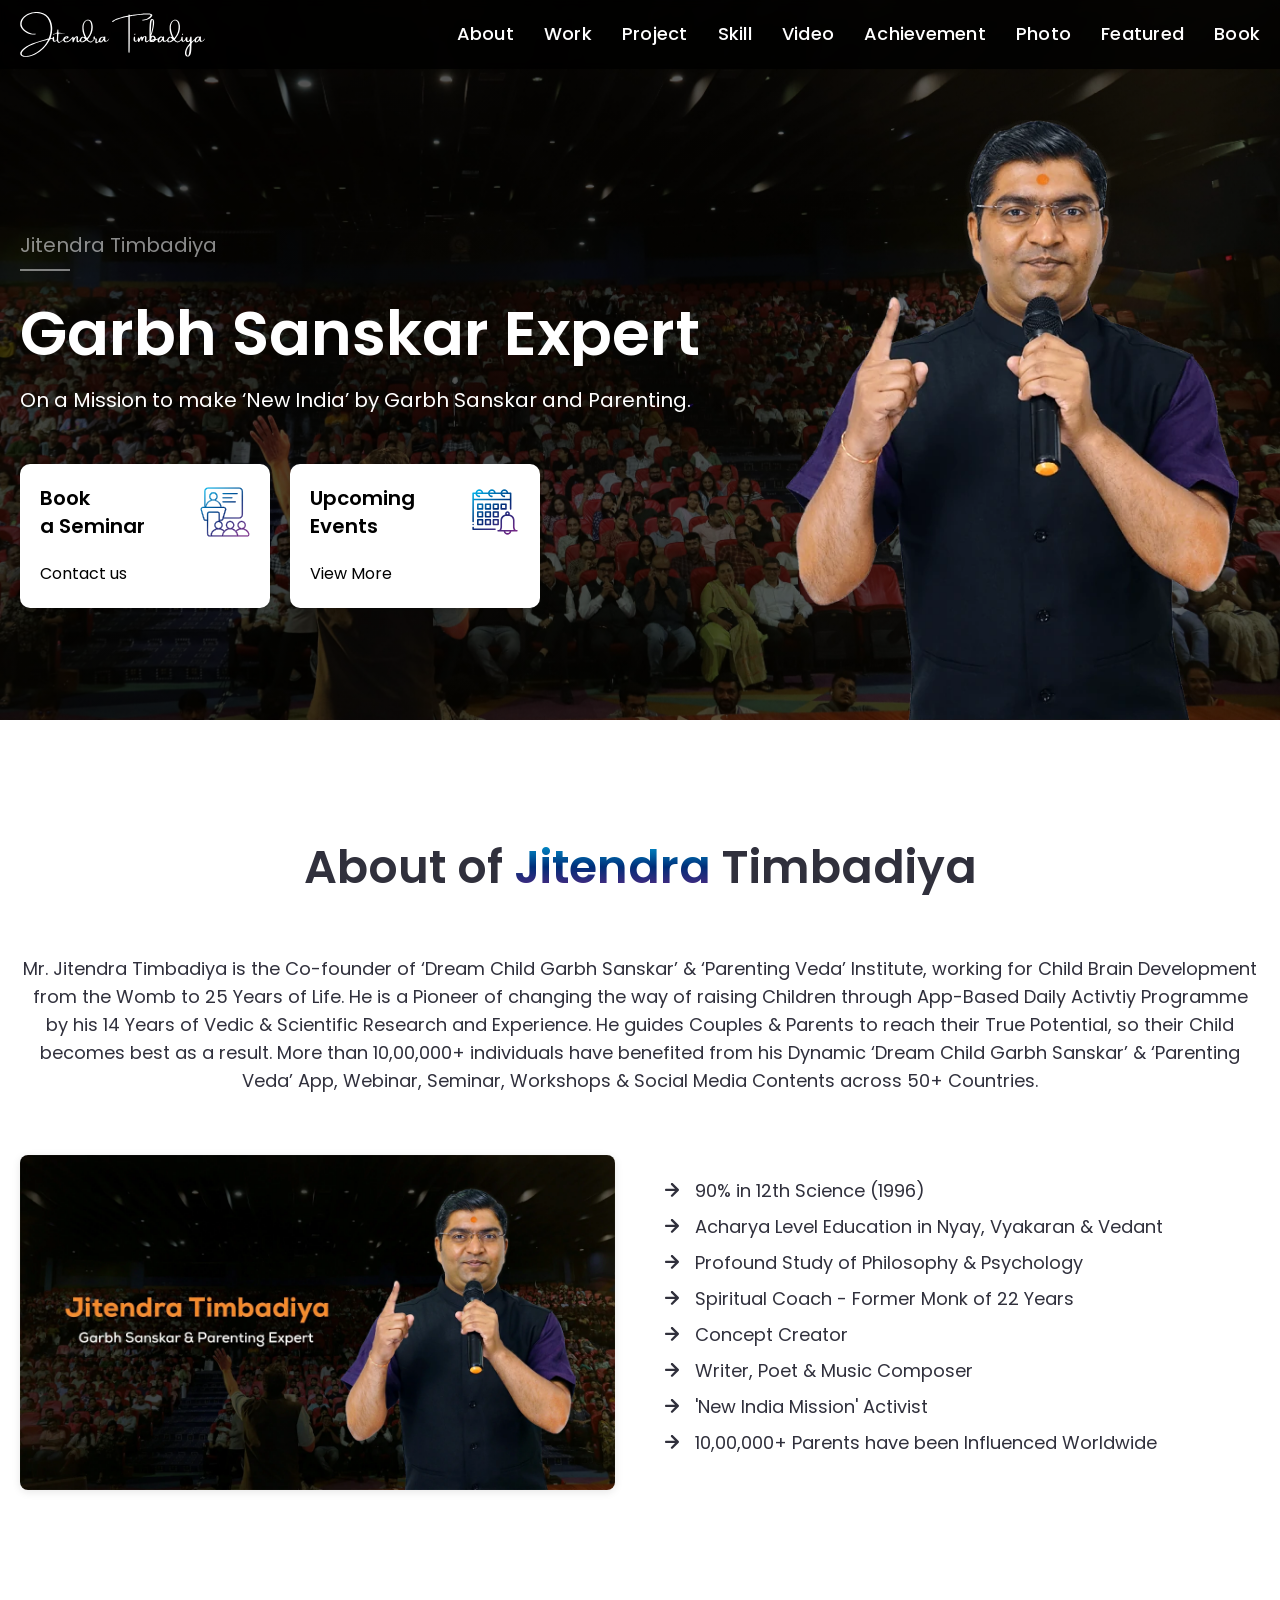
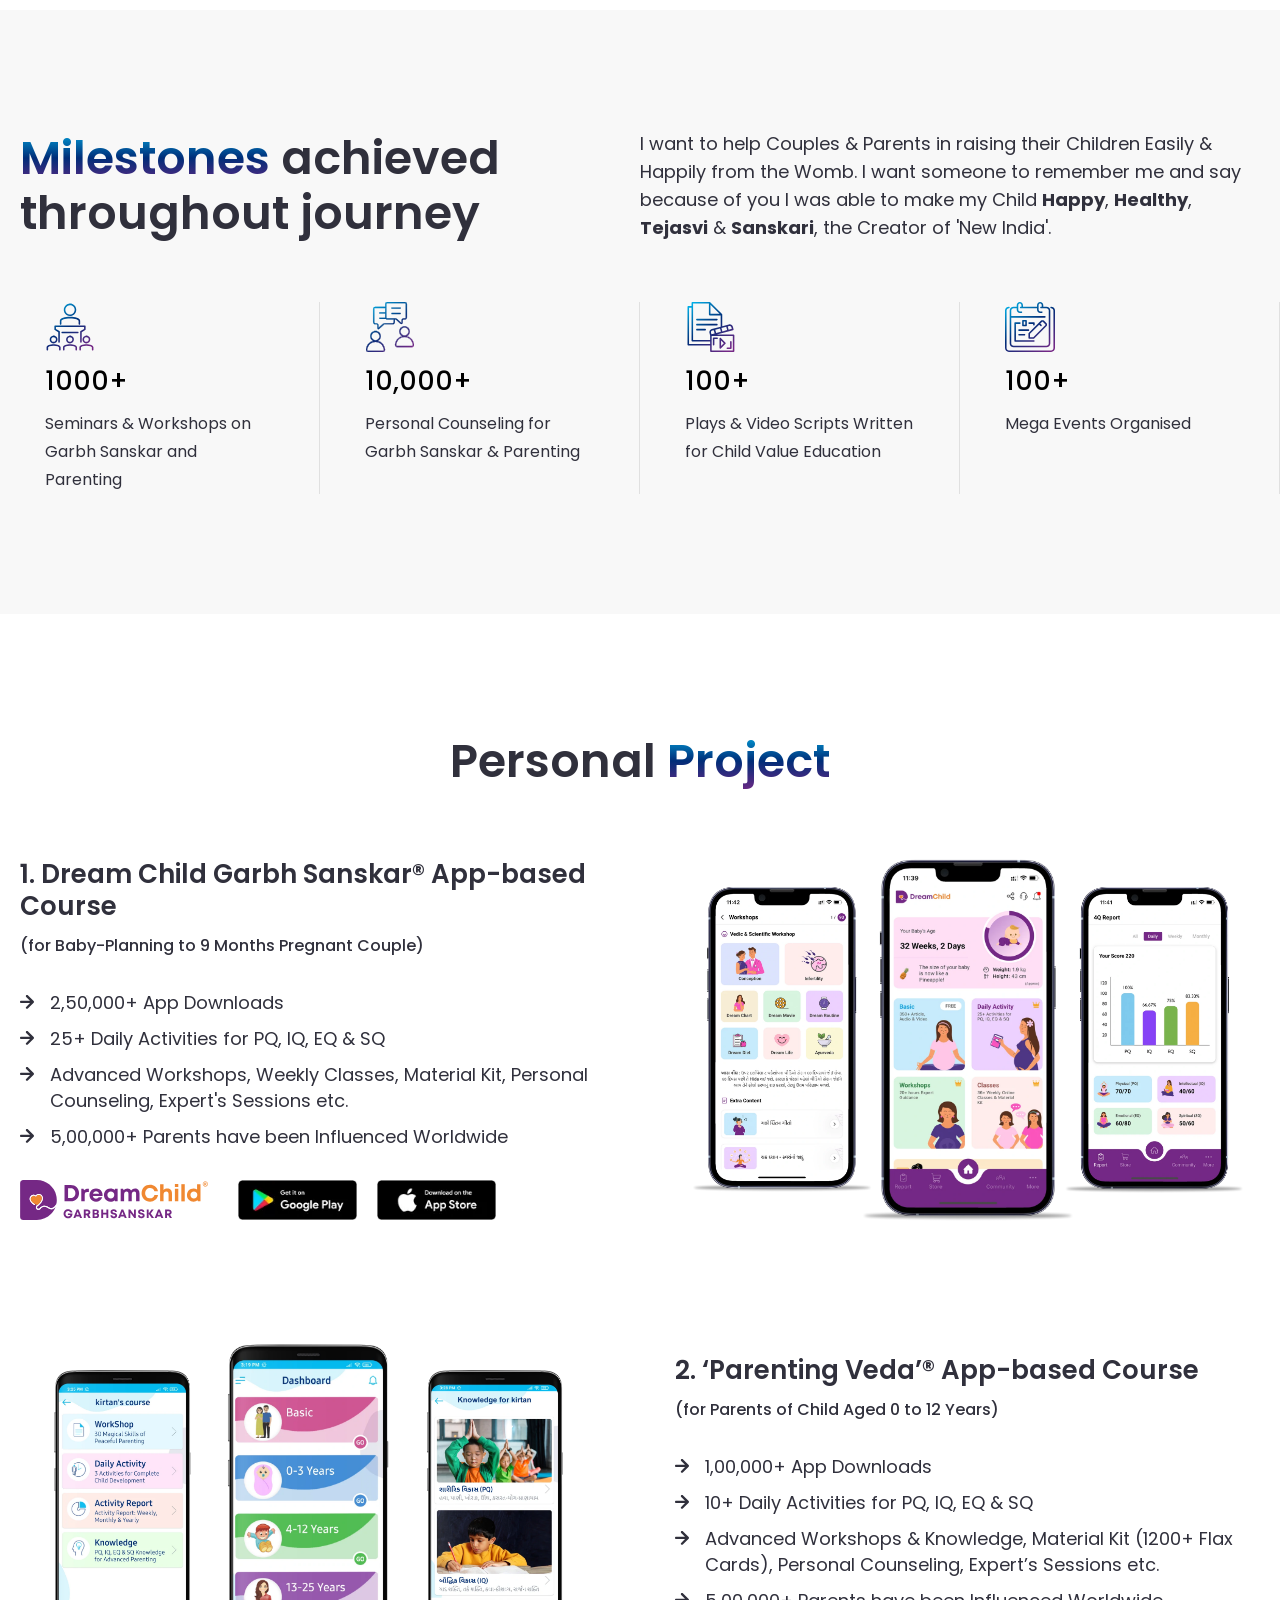
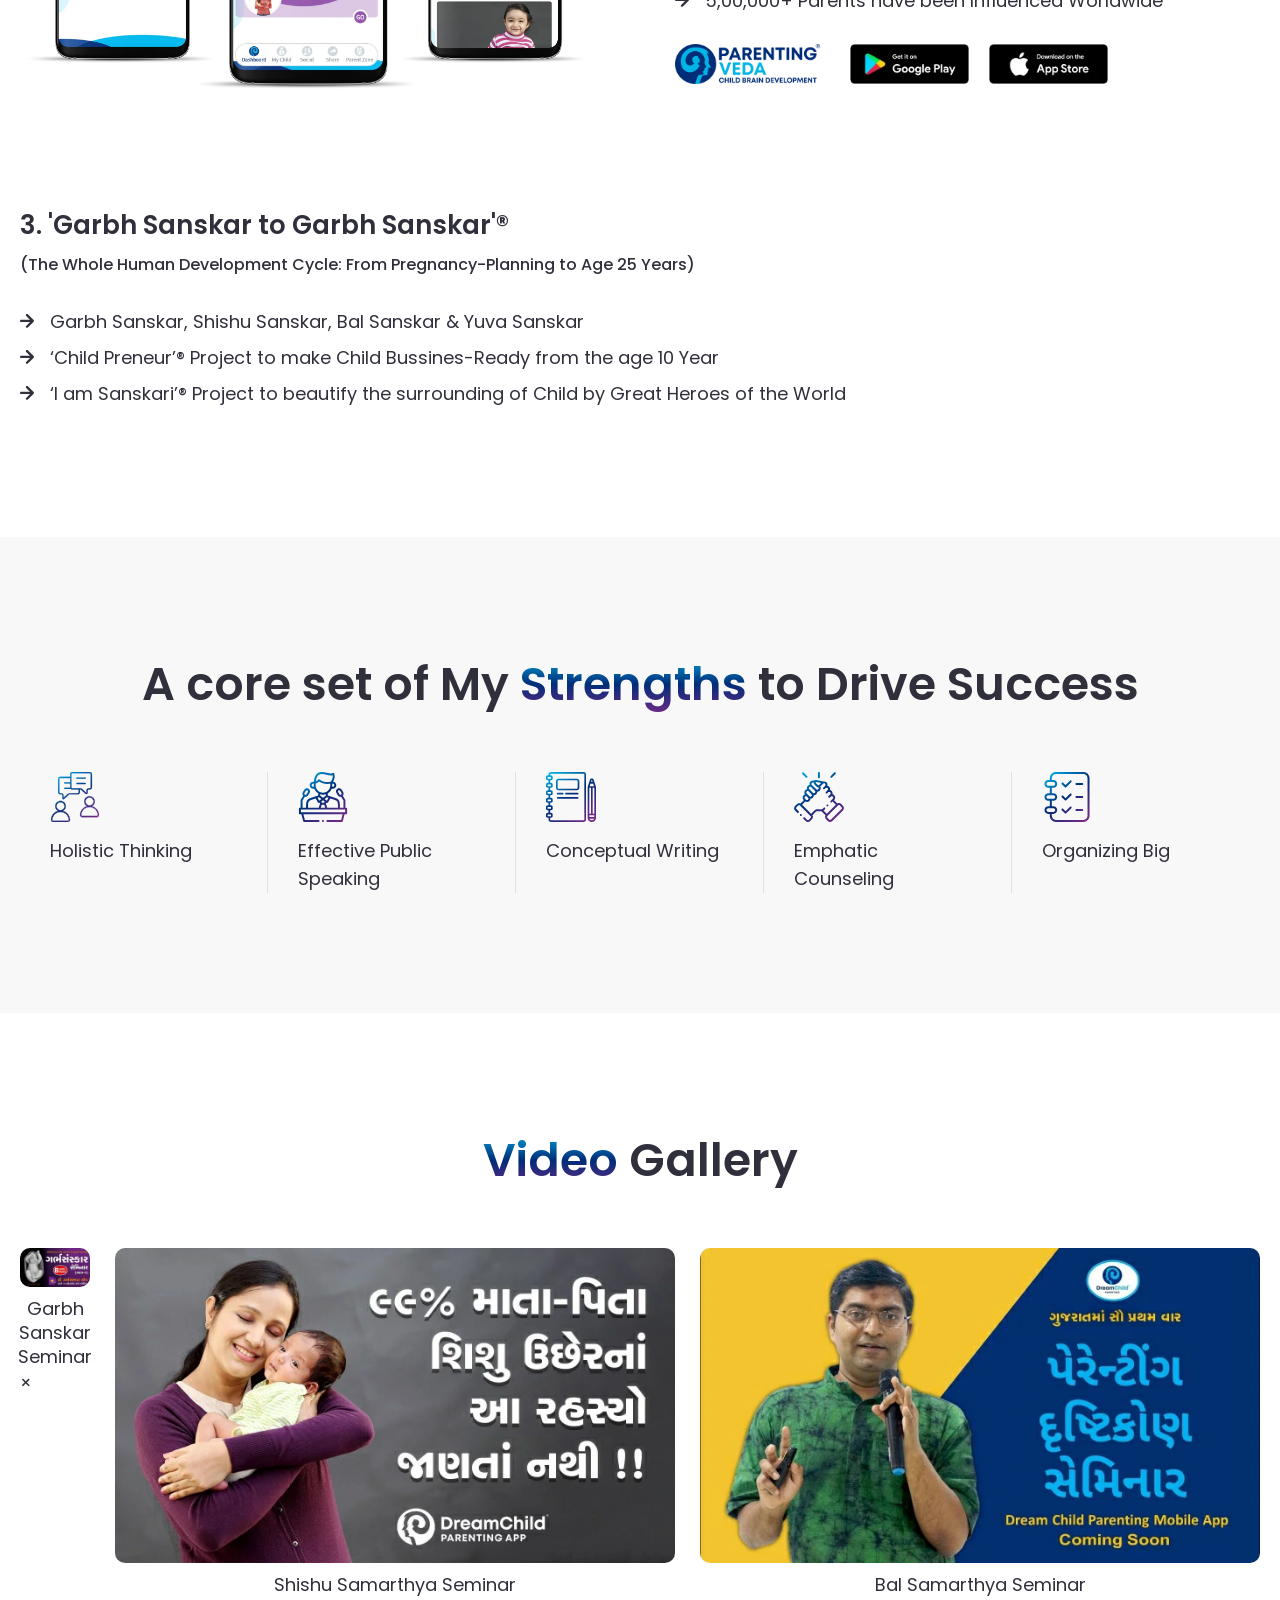
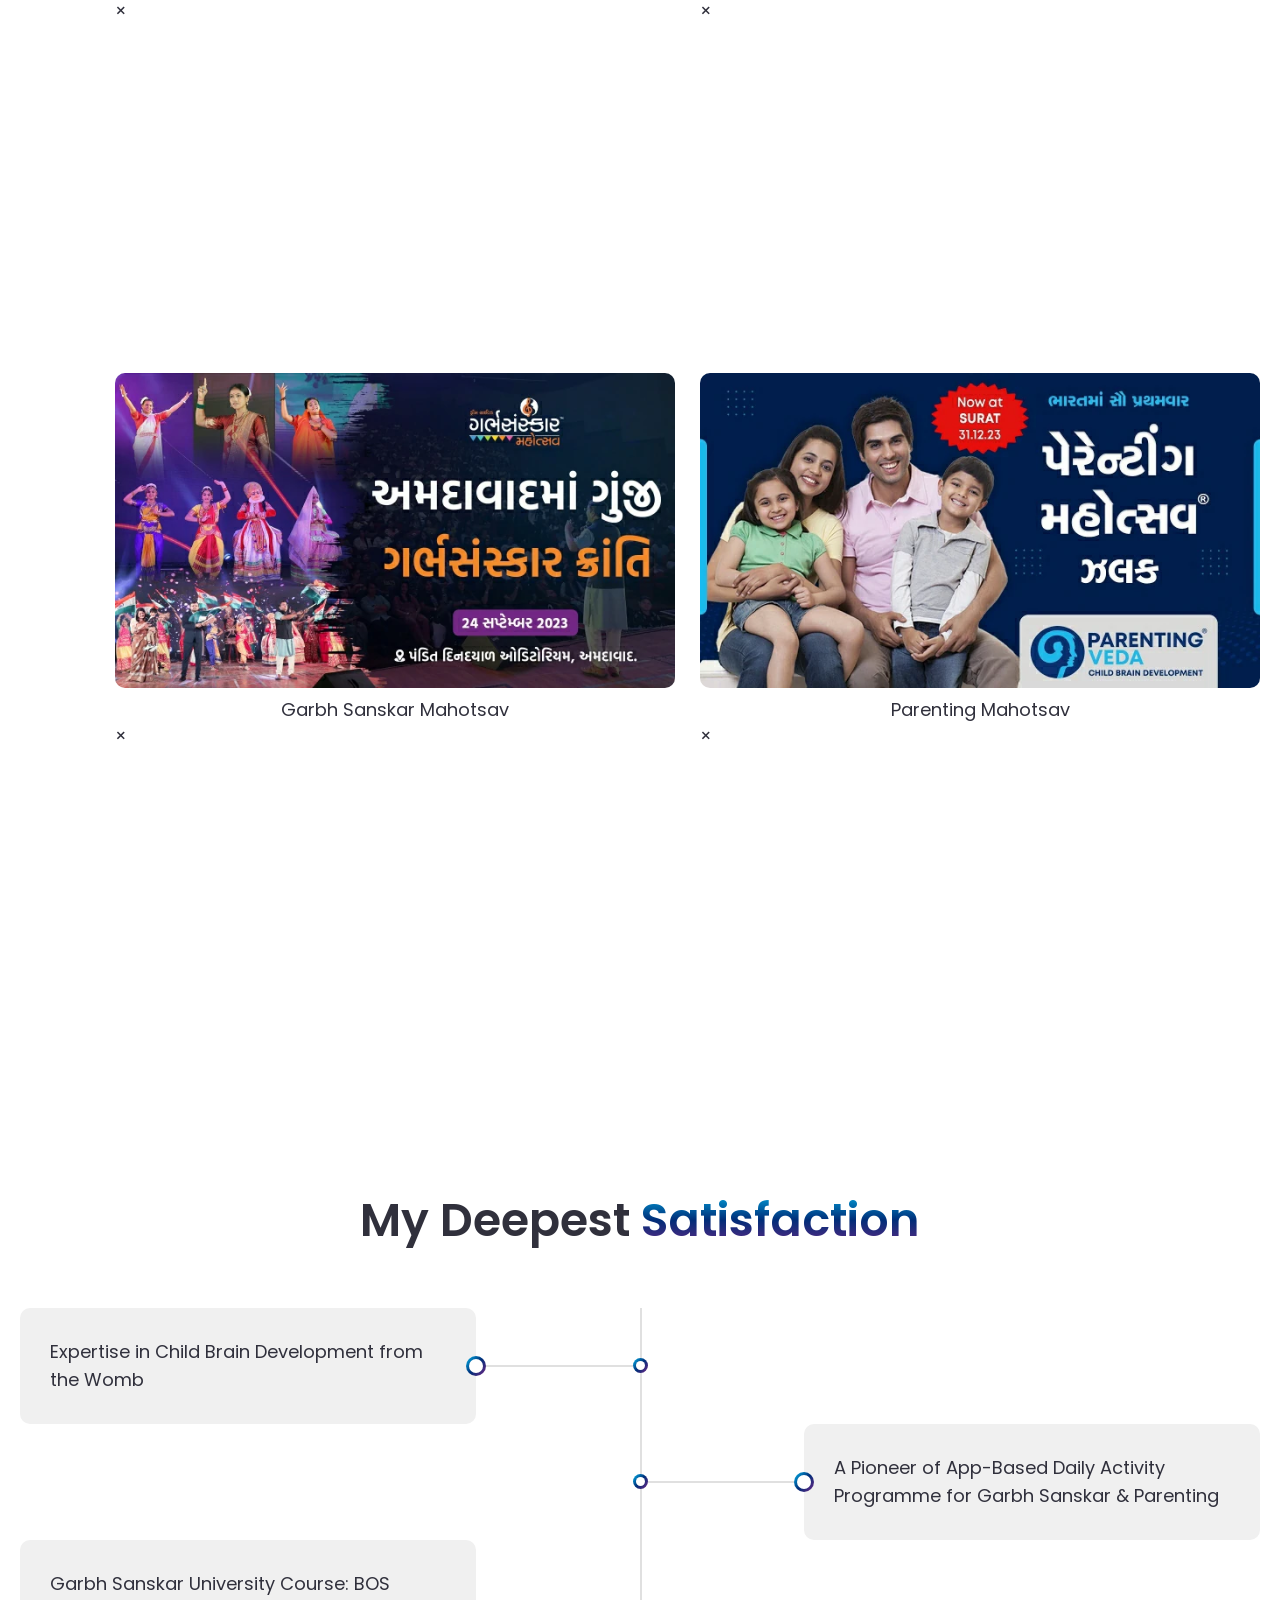
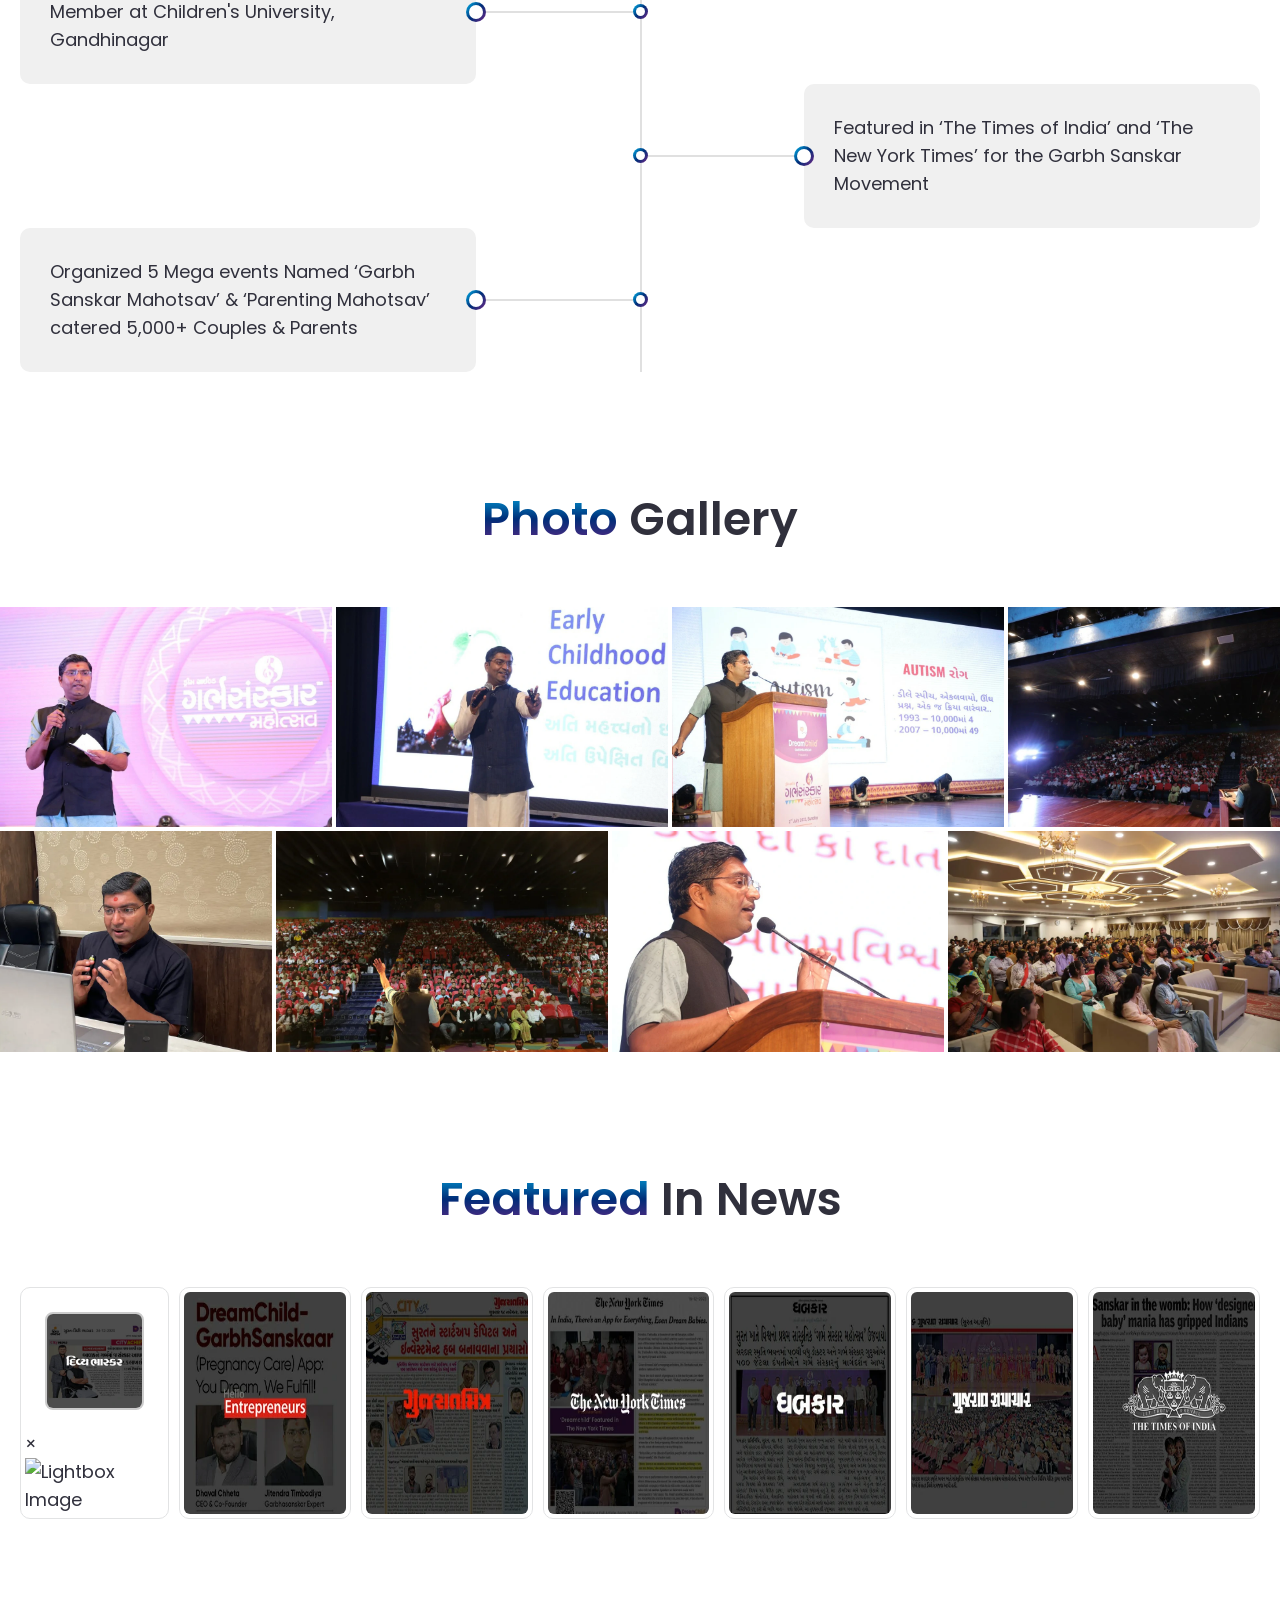
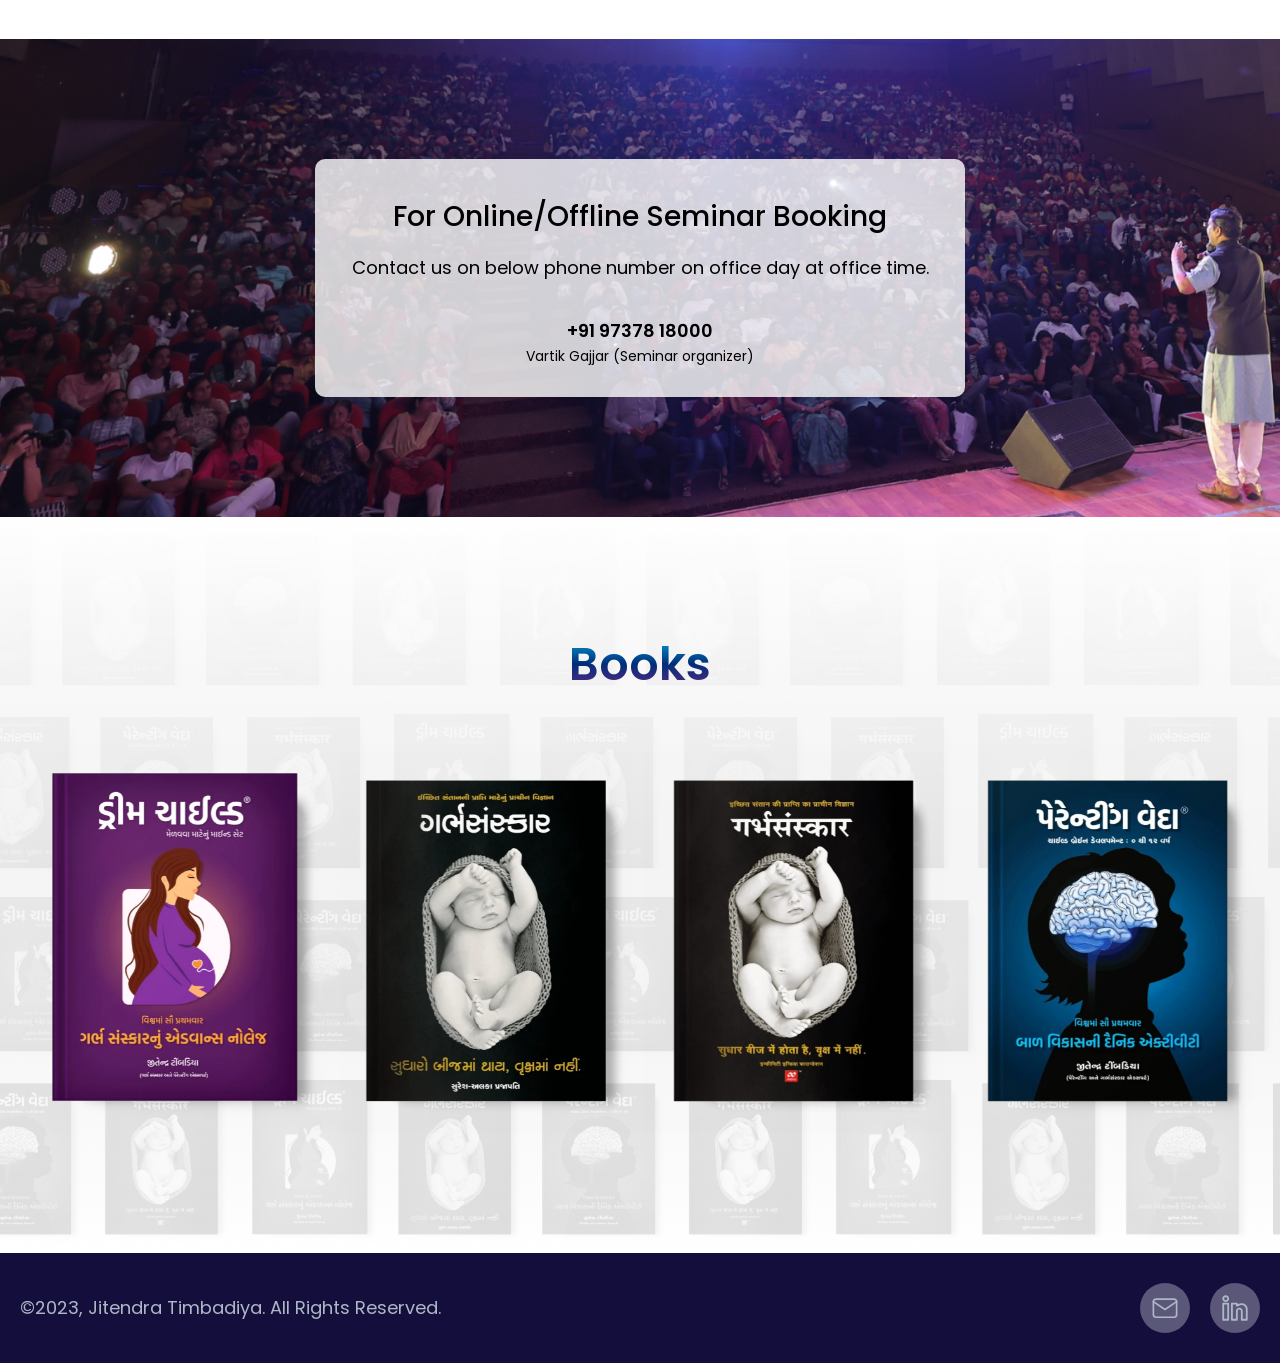
==== home.html @ 8bb4d574 "Init" ====
<!DOCTYPE html>
<html lang="en">
  <head>
    <meta charset="utf-8" />
    <title>Jitendra Timbadiya</title>
    <meta name="viewport" content="width=device-width, initial-scale=1.0" />
    <link rel="stylesheet" href="style.css" />
    <link rel="stylesheet" href="responsivestyle.css" />
    <link rel="preconnect" href="https://fonts.googleapis.com" />
    <link rel="preconnect" href="https://fonts.gstatic.com" crossorigin />
    <link
      href="https://fonts.googleapis.com/css2?family=Poppins:wght@400;500;600;700;800&display=swap"
      rel="stylesheet"
    />
    <link
      href="https://unpkg.com/boxicons@2.0.9/css/boxicons.min.css"
      rel="stylesheet"
    />
  </head>

  <body>
    <div class="navbar">
      <div class="container">
        <nav>
          <a href="/" aria-current="page" class="logo" aria-label="home">
            <img
              src="/img/JT-logo.svg"
              loading="lazy"
              alt="Logo"
              class="logo-image"
            />
          </a>
          <ul id="menuList">
            <li><a href="#About">About</a></li>
            <li><a href="#work">Work</a></li>
            <li><a href="#Project">Project</a></li>
            <li><a href="#Skill">Skill</a></li>
            <li><a href="#video">Video</a></li>
            <li><a href="#Achievement">Achievement</a></li>
            <li><a href="#photo">Photo</a></li>
            <li><a href="#Featured">Featured</a></li>
            <li><a href="#Book">Book</a></li>
          </ul>
          <div class="menu-icon">
            <img
              src="img/menu-icon.svg"
              alt="menu-icon"
              onclick="toggleMenu()"
            />
          </div>
        </nav>
      </div>
    </div>

    <script>
      let menuList = document.getElementById("menuList");
      menuList.style.maxHeight = "0px";

      function toggleMenu() {
        if (menuList.style.maxHeight == "0px") {
          menuList.style.maxHeight = "700px";
        } else {
          menuList.style.maxHeight = "0px";
        }
      }
    </script>

    <section class="header-section">
      <div class="hero-section-overlap"></div>
      <div class="container">
        <div class="hero-wrapper">
          <div class="hero-title-wrapper">
            <div class="title-wrapper">
              <h1>Jitendra Timbadiya</h1>
              <div></div>
            </div>
            <div class="text-tricker-mask">
              <div class="text-triker-wrapper">
                <div class="header-title">Garbh Sanskar Expert</div>
                <div class="header-title">Parenting Expert</div>
                <div class="header-title">Master Trainer</div>
                <div class="header-title">Spiritual Coach</div>
                <div class="header-title">Concept Creator</div>
                <div class="header-title">Writer and Poet</div>
                <div class="header-title">Music Composer</div>
              </div>
            </div>
            <p class="header-pera">
              On a Mission to make ‘New India’ by Garbh Sanskar and Parenting.
            </p>
            <div class="cta-wrapper desktop">
              <a href="#Contact" class="cta-block">
                <div class="cta-header">
                  <div>Book <br />a Seminar</div>
                  <div class="skill-icon">
                    <img
                      src="img/seminar.svg"
                      loading="lazy"
                      alt="Seminar icon"
                    />
                  </div>
                </div>
                <div class="cta-bottom">
                  <p>Contact us</p>
                  <img
                    src="img/link.svg"
                    class="cta-arrow"
                    loading="lazy"
                    alt="Link icon"
                  />
                </div>
              </a>
              <a
                href="https://www.dreamchild.in/events"
                class="cta-block"
                target="_blank"
              >
                <div class="cta-header">
                  <p>Upcoming<br />Events</p>
                  <div class="skill-icon">
                    <img src="img/event.svg" loading="lazy" alt="Event Icon" />
                  </div>
                </div>
                <div class="cta-bottom">
                  <p>View More</p>
                  <img
                    src="img/link.svg"
                    class="cta-arrow"
                    loading="lazy"
                    alt="Link icon"
                  />
                </div>
              </a>
            </div>
          </div>
          <div class="hero-image-block">
            <img
              src="img/jt-img.webp"
              class="jt-sir-image"
              loading="lazy"
              sizes="(max-width: 479px) 94vw, (max-width: 767px) 71vw, (max-width: 991px) 43vw, 38vw"
              alt="Jitendra Timbadiya"
            />
          </div>
        </div>
      </div>
    </section>

    <section class="mobile-card">
      <div class="container">
        <div class="hero-card-block">
          <div class="cta-wrapper mobile">
            <a href="#Contact" class="cta-block">
              <div class="cta-header">
                <div>Book <br />a Seminar</div>
                <div class="skill-icon">
                  <img
                    src="img/seminar.svg"
                    loading="lazy"
                    alt="Seminar icon"
                  />
                </div>
              </div>
              <div class="cta-bottom">
                <p>Contact us</p>
                <img
                  src="img/link.svg"
                  class="cta-arrow"
                  loading="lazy"
                  alt="Link icon"
                />
              </div>
            </a>
            <a
              href="https://www.dreamchild.in/events"
              class="cta-block"
              target="_blank"
            >
              <div class="cta-header">
                <p>Upcoming<br />Events</p>
                <div class="skill-icon">
                  <img src="img/event.svg" loading="lazy" alt="Event Icon" />
                </div>
              </div>
              <div class="cta-bottom">
                <p>View More</p>
                <img
                  src="img/link.svg"
                  class="cta-arrow"
                  loading="lazy"
                  alt="Link icon"
                />
              </div>
            </a>
          </div>
        </div>
      </div>
    </section>

    <section id="About" scroll-margin-top="100px">
      <div class="container">
        <h2>About of <span class="linear-color">Jitendra</span> Timbadiya</h2>
        <div class="element-wrapper">
          <p class="center">
            Mr. Jitendra Timbadiya is the Co-founder of ‘Dream Child Garbh
            Sanskar’ & ‘Parenting Veda’ Institute, working for Child Brain
            Development from the Womb to 25 Years of Life. He is a Pioneer of
            changing the way of raising Children through App-Based Daily
            Activtiy Programme by his 14 Years of Vedic & Scientific Research
            and Experience. He guides Couples & Parents to reach their True
            Potential, so their Child becomes best as a result. More than
            10,00,000+ individuals have benefited from his Dynamic ‘Dream Child
            Garbh Sanskar’ & ‘Parenting Veda’ App, Webinar, Seminar, Workshops &
            Social Media Contents across 50+ Countries.
          </p>
        </div>
        <div class="element-wrapper">
          <div class="about-block">
            <div class="flex-block">
              <div class="lightbox-item">
                <a
                  href="#"
                  class="lightbox-trigger"
                  data-lightbox-type="video"
                  data-video-url="https://www.youtube.com/watch?v=AlvUuGJccKs&list=RDjH4_GTRUC14&index=15&ab_channel=TipsOfficial"
                >
                  <img src="img/jt-intro.webp" alt="Video 1 Thumbnail" />
                </a>
              </div>
            </div>
            <div class="flex-block">
              <ul role="list">
                <li class="list-item">90% in 12th Science (1996)</li>
                <li class="list-item">
                  Acharya Level Education in Nyay, Vyakaran & Vedant
                </li>
                <li class="list-item">
                  Profound Study of Philosophy & Psychology
                </li>
                <li class="list-item">
                  Spiritual Coach - Former Monk of 22 Years
                </li>
                <li class="list-item">Concept Creator</li>
                <li class="list-item">Writer, Poet & Music Composer</li>
                <li class="list-item">'New India Mission' Activist</li>
                <li class="list-item mb-0">
                  10,00,000+ Parents have been Influenced Worldwide
                </li>
              </ul>
            </div>
          </div>
        </div>
      </div>
    </section>

    <section id="work" class="bg">
      <div class="container">
        <div class="row">
          <div class="row-block">
            <h2 class="align-start">
              <span class="linear-color">Milestones</span> achieved throughout
              journey
            </h2>
          </div>
          <div class="row-block">
            <p class="mb-0">
              I want to help Couples & Parents in raising their Children Easily
              & Happily from the Womb. I want someone to remember me and say
              because of you I was able to make my Child <strong>Happy</strong>,
              <strong>Healthy</strong>, <strong>Tejasvi</strong> &
              <strong>Sanskari</strong>, the Creator of 'New India'.
            </p>
          </div>
        </div>
      </div>
      <div class="element-wrapper">
        <div class="card-flex-wrapper">
          <div class="card-flex">
            <div class="card-block">
              <div class="skill-icon">
                <img
                  src="img/a-seminar.svg"
                  loading="lazy"
                  alt="seminar icon"
                />
              </div>
              <p class="number">1000+</p>
              <p class="card-text">
                Seminars & Workshops on Garbh Sanskar and Parenting
              </p>
            </div>
            <div class="card-block">
              <div class="skill-icon">
                <img
                  src="img/a-counselling.svg"
                  loading="lazy"
                  alt="Counseling"
                />
              </div>
              <p class="number">10,000+</p>
              <p class="card-text">
                Personal Counseling for Garbh Sanskar & Parenting
              </p>
            </div>
            <div class="card-block">
              <div class="skill-icon">
                <img
                  src="img/a-video-script.svg"
                  loading="lazy"
                  alt="Video Script"
                />
              </div>
              <p class="number">100+</p>
              <p class="card-text">
                Plays & Video Scripts Written for Child Value Education
              </p>
            </div>
            <div class="card-block">
              <div class="skill-icon">
                <img
                  src="img/a-event.svg"
                  loading="lazy"
                  alt="event organization"
                />
              </div>
              <p class="number">100+</p>
              <p class="card-text">Mega Events Organised</p>
            </div>
            <div class="card-block">
              <div class="skill-icon">
                <img
                  src="img/a-book-written.svg"
                  loading="lazy"
                  alt="book Written"
                />
              </div>
              <p class="number">10+</p>
              <p class="card-text">Children and Youth Books Written</p>
            </div>
            <div class="card-block">
              <div class="skill-icon">
                <img
                  src="img/a-magazine-written.svg"
                  loading="lazy"
                  alt="Magazine written"
                />
              </div>
              <p class="number">100+</p>
              <p class="card-text">Children Magazine Written</p>
            </div>
            <div class="card-block">
              <div class="skill-icon">
                <img
                  src="img/a-song-written.svg"
                  loading="lazy"
                  alt="Song Written"
                />
              </div>
              <p class="number">100+</p>
              <p class="card-text">Children and Spiritual Songs Written</p>
            </div>
            <div class="card-block">
              <div class="skill-icon">
                <img
                  src="img/a-course-written.svg"
                  loading="lazy"
                  alt="Course written"
                />
              </div>
              <p class="number">Basic & Advance</p>
              <p class="card-text">
                Children & Youth Development Course Written
              </p>
            </div>
          </div>
        </div>
      </div>
    </section>

    <section id="Project">
      <div class="container">
        <h2>Personal <span class="linear-color">Project</span></h2>
        <div class="element-wrapper">
          <div class="project-row">
            <div class="project-detail _1">
              <h3>1. Dream Child Garbh Sanskar® App-based Course</h3>
              <p class="time-duration">
                (for Baby-Planning to 9 Months Pregnant Couple)
              </p>
              <ul role="list" class="project-list">
                <li class="list-item">2,50,000+ App Downloads</li>
                <li class="list-item">
                  25+ Daily Activities for PQ, IQ, EQ & SQ
                </li>
                <li class="list-item">
                  Advanced Workshops, Weekly Classes, Material Kit, Personal
                  Counseling, Expert's Sessions etc.
                </li>
                <li class="list-item mb-0">
                  5,00,000+ Parents have been Influenced Worldwide
                </li>
              </ul>
              <div class="button-wrapper">
                <a
                  href="https://www.dreamchild.in/"
                  target="_blank"
                  class="comman-buttton"
                >
                  <img src="img/dc-logo.svg" loading="lazy" alt="App Store" />
                </a>
                <div class="button-block">
                  <a
                    href="https://play.google.com/store/apps/details?id=com.weapplinse.dreamchild"
                    target="_blank"
                    class="comman-buttton"
                  >
                    <img
                      src="img/google-play.webp"
                      loading="lazy"
                      alt="Google Play"
                    />
                  </a>
                  <a
                    href="https://apps.apple.com/in/app/dreamchild-garbh-sanskar/id1492221776"
                    target="_blank"
                    class="comman-buttton"
                  >
                    <img
                      src="img/app-store.webp"
                      loading="lazy"
                      alt="App Store"
                    />
                  </a>
                </div>
              </div>
            </div>
            <div class="project-image">
              <img
                src="img/dc-mockup-1.webp"
                loading="lazy"
                sizes="(max-width: 479px) 32vw, (max-width: 991px) 33vw, 16vw"
                alt="DC App Mockup"
                class="mockup _2"
              />
              <img
                src="img/dc-mockup-2.webp"
                loading="lazy"
                sizes="(max-width: 479px) 37vw, (max-width: 991px) 38vw, 19vw"
                alt="DC App Mockup"
                class="mockup"
              />
              <img
                src="img/dc-mockup-3.webp"
                loading="lazy"
                sizes="(max-width: 479px) 32vw, (max-width: 991px) 33vw, 16vw"
                alt="DC App Mockup"
                class="mockup _3"
              />
            </div>
          </div>
          <div class="project-row _2">
            <div class="project-image">
              <img
                src="img/pv-mockup-1.webp"
                loading="lazy"
                sizes="(max-width: 479px) 32vw, (max-width: 991px) 33vw, 16vw"
                alt="PV App Mockup"
                class="mockup _2"
              />
              <img
                src="img/pv-mockup-2.webp"
                loading="lazy"
                sizes="(max-width: 479px) 37vw, (max-width: 991px) 38vw, 19vw"
                alt="PV App Mockup"
                class="mockup"
              />
              <img
                src="img/pv-mockup-3.webp"
                loading="lazy"
                sizes="(max-width: 479px) 32vw, (max-width: 991px) 33vw, 16vw"
                alt="PV App Mockup"
                class="mockup _3"
              />
            </div>
            <div class="project-detail _2">
              <h3>2. ‘Parenting Veda’® App-based Course</h3>
              <p class="time-duration">
                (for Parents of Child Aged 0 to 12 Years)
              </p>
              <ul role="list" class="project-list">
                <li class="list-item">1,00,000+ App Downloads</li>
                <li class="list-item">
                  10+ Daily Activities for PQ, IQ, EQ & SQ
                </li>
                <li class="list-item">
                  Advanced Workshops & Knowledge, Material Kit (1200+ Flax
                  Cards), Personal Counseling, Expert’s Sessions etc.
                </li>
                <li class="list-item mb-0">
                  5,00,000+ Parents have been Influenced Worldwide
                </li>
              </ul>
              <div class="button-wrapper">
                <a
                  href="https://www.parentingveda.com/"
                  target="_blank"
                  class="comman-buttton"
                >
                  <img
                    src="img/pv-logo.webp"
                    loading="lazy"
                    sizes="(max-width: 479px) 32vw, (max-width: 991px) 144.78125px, 14vw"
                    alt="pv-logo"
                  />
                </a>
                <div class="button-block">
                  <a
                    href="https://play.google.com/store/apps/details?id=com.weapplinse.parenting"
                    target="_blank"
                    class="comman-buttton"
                  >
                    <img
                      src="img/google-play.webp"
                      loading="lazy"
                      alt="Google Play"
                    />
                  </a>
                  <a
                    href="https://apps.apple.com/us/app/parenting-veda-app-for-parents/id1576061337"
                    target="_blank"
                    class="comman-buttton"
                  >
                    <img
                      src="img/app-store.webp"
                      loading="lazy"
                      alt="App Store"
                    />
                  </a>
                </div>
              </div>
            </div>
          </div>
          <div>
            <h3>3. 'Garbh Sanskar to Garbh Sanskar'®</h3>
            <p class="time-duration">
              (The Whole Human Development Cycle: From Pregnancy-Planning to Age
              25 Years)
            </p>
            <ul role="list" class="project-list mb-0">
              <li class="list-item">
                Garbh Sanskar, Shishu Sanskar, Bal Sanskar & Yuva Sanskar
              </li>
              <li class="list-item">
                ‘Child Preneur’® Project to make Child Bussines-Ready from the
                age 10 Year
              </li>
              <li class="list-item">
                ‘I am Sanskari’® Project to beautify the surrounding of Child by
                Great Heroes of the World
              </li>
            </ul>
          </div>
        </div>
      </div>
    </section>

    <section id="Skill" class="bg">
      <div class="container">
        <h2 class="center">
          A core set of My <span class="linear-color">Strengths</span> to Drive
          Success
        </h2>
        <div class="element-wrapper">
          <div class="skill-card-wrapper">
            <div class="skill-card">
              <div class="skill-icon">
                <img
                  src="img/a-counselling.svg"
                  loading="lazy"
                  alt="Holistic Thinking"
                />
              </div>
              <p>Holistic Thinking</p>
            </div>
            <div class="skill-card _2">
              <div class="skill-icon">
                <img
                  src="img/s-public-speaking.svg"
                  loading="lazy"
                  alt="Public Speaking"
                />
              </div>
              <p>Effective Public Speaking</p>
            </div>
            <div class="skill-card _1">
              <div class="skill-icon">
                <img src="img/s-writing.svg" loading="lazy" alt="Writing" />
              </div>
              <p>Conceptual Writing</p>
            </div>
            <div class="skill-card _2">
              <div class="skill-icon">
                <img
                  src="img/s-counseling.svg"
                  loading="lazy"
                  alt="Counseling"
                />
              </div>
              <p>Emphatic Counseling</p>
            </div>
            <div class="skill-card last">
              <div class="skill-icon">
                <img src="img/s-organizing.svg" loading="lazy" alt="Organize" />
              </div>
              <p>Organizing Big</p>
            </div>
          </div>
        </div>
      </div>
    </section>

    <section id="video">
      <div class="container">
        <h2 class="center"><span class="linear-color">Video</span> Gallery</h2>
        <div class="element-wrapper">
          <div class="video-gallery">
            <div id="video-1" class="featured-video">
              <div class="video-container">
                <img
                  src="img/v-gs-seminar.webp"
                  alt="Video Thumbnail"
                  id="thumbnail"
                />
                <div class="video-title">
                  <p>Garbh Sanskar Seminar</p>
                </div>
              </div>
              <div id="lightbox" class="lightbox">
                <div class="lightbox-content">
                  <span class="close">&times;</span>
                  <div class="video-wrapper">
                    <iframe
                      id="lightbox-video"
                      width="560"
                      height="315"
                      src="https://www.youtube.com/watch?v=YC9L-CEvy5g"
                      frameborder="0"
                      allow="accelerometer; autoplay; clipboard-write; encrypted-media; gyroscope; picture-in-picture"
                      allowfullscreen
                    ></iframe>
                  </div>
                </div>
              </div>
            </div>
            <div id="video-2">
              <div class="video-container">
                <img
                  src="img/v-shishu-samrthya.webp"
                  alt="Video Thumbnail"
                  id="thumbnail"
                />
                <div class="video-title">
                  <p>Shishu Samarthya Seminar</p>
                </div>
              </div>
              <div id="lightbox" class="lightbox">
                <div class="lightbox-content">
                  <span class="close">&times;</span>
                  <div class="video-wrapper">
                    <iframe
                      id="lightbox-video"
                      width="560"
                      height="315"
                      src="https://www.youtube.com/watch?v=YC9L-CEvy5g"
                      frameborder="0"
                      allow="accelerometer; autoplay; clipboard-write; encrypted-media; gyroscope; picture-in-picture"
                      allowfullscreen
                    ></iframe>
                  </div>
                </div>
              </div>
            </div>
            <div id="video-3">
              <div class="video-container">
                <img
                  src="img/v-bal-samarthya.webp"
                  alt="Video Thumbnail"
                  id="thumbnail"
                />
                <div class="video-title">
                  <p>Bal Samarthya Seminar</p>
                </div>
              </div>
              <div id="lightbox" class="lightbox">
                <div class="lightbox-content">
                  <span class="close">&times;</span>
                  <div class="video-wrapper">
                    <iframe
                      id="lightbox-video"
                      width="560"
                      height="315"
                      src="https://www.youtube.com/watch?v=YC9L-CEvy5g"
                      frameborder="0"
                      allow="accelerometer; autoplay; clipboard-write; encrypted-media; gyroscope; picture-in-picture"
                      allowfullscreen
                    ></iframe>
                  </div>
                </div>
              </div>
            </div>
            <div id="video-4">
              <div class="video-container">
                <img
                  src="img/v-gs-mahotsav.webp"
                  alt="Video Thumbnail"
                  id="thumbnail"
                />
                <div class="video-title">
                  <p>Garbh Sanskar Mahotsav</p>
                </div>
              </div>
              <div id="lightbox" class="lightbox">
                <div class="lightbox-content">
                  <span class="close">&times;</span>
                  <div class="video-wrapper">
                    <iframe
                      id="lightbox-video"
                      width="560"
                      height="315"
                      src="https://www.youtube.com/watch?v=YC9L-CEvy5g"
                      frameborder="0"
                      allow="accelerometer; autoplay; clipboard-write; encrypted-media; gyroscope; picture-in-picture"
                      allowfullscreen
                    ></iframe>
                  </div>
                </div>
              </div>
            </div>
            <div id="video-5">
              <div class="video-container">
                <img
                  src="img/v-parenting-mahotsav.webp"
                  alt="Video Thumbnail"
                  id="thumbnail"
                />
                <div class="video-title">
                  <p>Parenting Mahotsav</p>
                </div>
              </div>
              <div id="lightbox" class="lightbox">
                <div class="lightbox-content">
                  <span class="close">&times;</span>
                  <div class="video-wrapper">
                    <iframe
                      id="lightbox-video"
                      width="560"
                      height="315"
                      src="https://www.youtube.com/watch?v=YC9L-CEvy5g"
                      frameborder="0"
                      allow="accelerometer; autoplay; clipboard-write; encrypted-media; gyroscope; picture-in-picture"
                      allowfullscreen
                    ></iframe>
                  </div>
                </div>
              </div>
            </div>
          </div>
        </div>
      </div>
    </section>

    <section id="Achievement" scroll-margin-top="100px" class="pt-0">
      <div class="container">
        <h2 class="center">
          My Deepest <span class="linear-color">Satisfaction</span>
        </h2>
        <div class="element-wrapper">
          <div class="roadmap-wrapper">
            <div class="center-line"></div>
            <div class="line-card-block left">
              <div class="line-card left">
                <p>Expertise in Child Brain Development from the Womb</p>
              </div>
              <div class="connector left">
                <div class="circle big">
                  <div class="circle-inner"></div>
                </div>
                <div class="line"></div>
                <div class="circle small">
                  <div class="circle-inner"></div>
                </div>
              </div>
            </div>
            <div class="line-card-block right">
              <div class="connector right">
                <div class="circle small">
                  <div class="circle-inner"></div>
                </div>
                <div class="line"></div>
                <div class="circle big">
                  <div class="circle-inner"></div>
                </div>
              </div>
              <div class="line-card">
                <p>
                  A Pioneer of App-Based Daily Activity Programme for Garbh
                  Sanskar & Parenting
                </p>
              </div>
            </div>
            <div class="line-card-block left">
              <div class="line-card">
                <p>
                  Garbh Sanskar University Course: BOS Member at Children's
                  University, Gandhinagar
                </p>
              </div>
              <div class="connector left">
                <div class="circle big">
                  <div class="circle-inner"></div>
                </div>
                <div class="line"></div>
                <div class="circle small">
                  <div class="circle-inner"></div>
                </div>
              </div>
            </div>
            <div class="line-card-block right">
              <div class="connector right">
                <div class="circle small">
                  <div class="circle-inner"></div>
                </div>
                <div class="line"></div>
                <div class="circle big">
                  <div class="circle-inner"></div>
                </div>
              </div>
              <div class="line-card">
                <p>
                  Featured in ‘The Times of India’ and ‘The New York Times’ for
                  the Garbh Sanskar Movement
                </p>
              </div>
            </div>
            <div class="line-card-block left mb-0">
              <div class="line-card">
                <p>
                  Organized 5 Mega events Named ‘Garbh Sanskar Mahotsav’ &
                  ‘Parenting Mahotsav’ catered 5,000+ Couples & Parents
                </p>
              </div>
              <div class="connector left">
                <div class="circle big">
                  <div class="circle-inner"></div>
                </div>
                <div class="line"></div>
                <div class="circle small">
                  <div class="circle-inner"></div>
                </div>
              </div>
            </div>
          </div>
        </div>
      </div>
    </section>

    <section id="photo" class="pt-0">
      <div class="container">
        <h2 class="center"><span class="linear-color">Photo</span> Gallery</h2>
      </div>
      <div class="element-wrapper">
        <div class="picture-wrapper left-wrapper">
          <div class="d-flex">
            <div class="lightbox-2">
              <img
                src="img/p-1.webp"
                loading="lazy"
                alt="Event Image"
                class="full-height"
              />
            </div>
            <div class="lightbox-2">
              <img
                src="img/p-2.webp"
                loading="lazy"
                alt="Event Image"
                class="full-height"
              />
            </div>
            <div class="lightbox-2">
              <img
                src="img/p-3.webp"
                loading="lazy"
                alt="Event Image"
                class="full-height"
              />
            </div>
            <div class="lightbox-2">
              <img
                src="img/p-4.webp"
                loading="lazy"
                alt="Event Image"
                class="full-height"
              />
            </div>
            <div class="lightbox-2">
              <img
                src="img/p-5.webp"
                loading="lazy"
                alt="Event Image"
                class="full-height"
              />
            </div>
            <div class="lightbox-2">
              <img
                src="img/p-6.webp"
                loading="lazy"
                alt="Event Image"
                class="full-height"
              />
            </div>
            <div class="lightbox-2">
              <img
                src="img/p-7.webp"
                loading="lazy"
                alt="Event Image"
                class="full-height"
              />
            </div>
            <div class="lightbox-2">
              <img
                src="img/p-8.webp"
                loading="lazy"
                alt="Event Image"
                class="full-height"
              />
            </div>
          </div>
          <div class="d-flex">
            <div class="lightbox-2">
              <img
                src="img/p-1.webp"
                loading="lazy"
                alt="Event Image"
                class="full-height"
              />
            </div>
            <div class="lightbox-2">
              <img
                src="img/p-2.webp"
                loading="lazy"
                alt="Event Image"
                class="full-height"
              />
            </div>
            <div class="lightbox-2">
              <img
                src="img/p-3.webp"
                loading="lazy"
                alt="Event Image"
                class="full-height"
              />
            </div>
            <div class="lightbox-2">
              <img
                src="img/p-4.webp"
                loading="lazy"
                alt="Event Image"
                class="full-height"
              />
            </div>
            <div class="lightbox-2">
              <img
                src="img/p-5.webp"
                loading="lazy"
                alt="Event Image"
                class="full-height"
              />
            </div>
            <div class="lightbox-2">
              <img
                src="img/p-6.webp"
                loading="lazy"
                alt="Event Image"
                class="full-height"
              />
            </div>
            <div class="lightbox-2">
              <img
                src="img/p-7.webp"
                loading="lazy"
                alt="Event Image"
                class="full-height"
              />
            </div>
            <div class="lightbox-2">
              <img
                src="img/p-8.webp"
                loading="lazy"
                alt="Event Image"
                class="full-height"
              />
            </div>
          </div>
        </div>
        <div class="picture-wrapper right-wrapper">
          <div class="d-flex">
            <div class="lightbox-2">
              <img
                src="img/p-9.webp"
                loading="lazy"
                alt="Event Image"
                class="full-height"
              />
            </div>
            <div class="lightbox-2">
              <img
                src="img/p-10.webp"
                loading="lazy"
                alt="Event Image"
                class="full-height"
              />
            </div>
            <div class="lightbox-2">
              <img
                src="img/p-11.webp"
                loading="lazy"
                alt="Event Image"
                class="full-height"
              />
            </div>
            <div class="lightbox-2">
              <img
                src="img/p-12.webp"
                loading="lazy"
                alt="Event Image"
                class="full-height"
              />
            </div>
            <div class="lightbox-2">
              <img
                src="img/p-13.webp"
                loading="lazy"
                alt="Event Image"
                class="full-height"
              />
            </div>
            <div class="lightbox-2">
              <img
                src="img/p-14.webp"
                loading="lazy"
                alt="Event Image"
                class="full-height"
              />
            </div>
            <div class="lightbox-2">
              <img
                src="img/p-15.webp"
                loading="lazy"
                alt="Event Image"
                class="full-height"
              />
            </div>
            <div class="lightbox-2">
              <img
                src="img/p-16.webp"
                loading="lazy"
                alt="Event Image"
                class="full-height"
              />
            </div>
          </div>
          <div class="d-flex">
            <div class="lightbox-2">
              <img
                src="img/p-9.webp"
                loading="lazy"
                alt="Event Image"
                class="full-height"
              />
            </div>
            <div class="lightbox-2">
              <img
                src="img/p-10.webp"
                loading="lazy"
                alt="Event Image"
                class="full-height"
              />
            </div>
            <div class="lightbox-2">
              <img
                src="img/p-11.webp"
                loading="lazy"
                alt="Event Image"
                class="full-height"
              />
            </div>
            <div class="lightbox-2">
              <img
                src="img/p-12.webp"
                loading="lazy"
                alt="Event Image"
                class="full-height"
              />
            </div>
            <div class="lightbox-2">
              <img
                src="img/p-13.webp"
                loading="lazy"
                alt="Event Image"
                class="full-height"
              />
            </div>
            <div class="lightbox-2">
              <img
                src="img/p-14.webp"
                loading="lazy"
                alt="Event Image"
                class="full-height"
              />
            </div>
            <div class="lightbox-2">
              <img
                src="img/p-15.webp"
                loading="lazy"
                alt="Event Image"
                class="full-height"
              />
            </div>
            <div class="lightbox-2">
              <img
                src="img/p-16.webp"
                loading="lazy"
                alt="Event Image"
                class="full-height"
              />
            </div>
          </div>
        </div>
      </div>
    </section>

    <section id="Featured" class="pt-0">
      <div class="container">
        <h2 class="center">
          <span class="linear-color">Featured</span> In News
        </h2>
        <div class="element-wrapper">
          <div class="featured-wrapper">
            <div class="featured-card">
              <div class="image-container">
                <img
                  src="img/n-divyabhaskar.webp"
                  alt="Image 1"
                  class="thumbnail"
                  data-image-url="http://127.0.0.1:5500/img/JT%20-intro.webp"
                />
              </div>

              <div id="lightbox" class="lightbox">
                <div class="lightbox-content">
                  <span class="close">&times;</span>
                  <img id="lightbox-image" src="" alt="Lightbox Image" />
                </div>
              </div>
            </div>
            <div
              class="featured-card"
              style="
                opacity: 1;
                transform: translate3d(0px, 0px, 0px) scale3d(1, 1, 1)
                  rotateX(0deg) rotateY(0deg) rotateZ(0deg) skew(0deg, 0deg);
                transform-style: preserve-3d;
              "
            >
              <a
                href="#"
                class="w-inline-block w-lightbox"
                aria-label="open lightbox"
                aria-haspopup="dialog"
              >
                <img
                  src="img/n-hello-entreprenurs.webp"
                  loading="lazy"
                  alt="News Image"
                  class="feature-thumbnail"
                />
              </a>
            </div>
            <div
              class="featured-card"
              style="
                opacity: 1;
                transform: translate3d(0px, 0px, 0px) scale3d(1, 1, 1)
                  rotateX(0deg) rotateY(0deg) rotateZ(0deg) skew(0deg, 0deg);
                transform-style: preserve-3d;
              "
            >
              <a
                href="#"
                class="w-inline-block w-lightbox"
                aria-label="open lightbox"
                aria-haspopup="dialog"
              >
                <img
                  src="img/n-gujarat mitra.webp"
                  loading="lazy"
                  alt="News Image"
                  class="feature-thumbnail"
                />
              </a>
            </div>
            <div
              class="featured-card"
              style="
                opacity: 1;
                transform: translate3d(0px, 0px, 0px) scale3d(1, 1, 1)
                  rotateX(0deg) rotateY(0deg) rotateZ(0deg) skew(0deg, 0deg);
                transform-style: preserve-3d;
              "
            >
              <a
                href="#"
                class="w-inline-block w-lightbox"
                aria-label="open lightbox"
                aria-haspopup="dialog"
              >
                <img
                  src="img/n-nyt.webp"
                  loading="lazy"
                  alt="News Image"
                  class="feature-thumbnail"
                />
              </a>
            </div>
            <div
              class="featured-card"
              style="
                opacity: 1;
                transform: translate3d(0px, 0px, 0px) scale3d(1, 1, 1)
                  rotateX(0deg) rotateY(0deg) rotateZ(0deg) skew(0deg, 0deg);
                transform-style: preserve-3d;
              "
            >
              <a
                href="#"
                class="w-inline-block w-lightbox"
                aria-label="open lightbox"
                aria-haspopup="dialog"
              >
                <img
                  src="img/n-dhabkar.webp"
                  loading="lazy"
                  alt="News Image"
                  class="feature-thumbnail"
                />
              </a>
            </div>
            <div
              class="featured-card"
              style="
                opacity: 1;
                transform: translate3d(0px, 0px, 0px) scale3d(1, 1, 1)
                  rotateX(0deg) rotateY(0deg) rotateZ(0deg) skew(0deg, 0deg);
                transform-style: preserve-3d;
              "
            >
              <a
                href="#"
                class="w-inline-block w-lightbox"
                aria-label="open lightbox"
                aria-haspopup="dialog"
              >
                <img
                  src="img/n-gujaratsamachar.webp"
                  loading="lazy"
                  alt="News Image"
                  class="feature-thumbnail"
                />
              </a>
            </div>
            <div
              class="featured-card"
              style="
                opacity: 1;
                transform: translate3d(0px, 0px, 0px) scale3d(1, 1, 1)
                  rotateX(0deg) rotateY(0deg) rotateZ(0deg) skew(0deg, 0deg);
                transform-style: preserve-3d;
              "
            >
              <a
                href="#"
                class="w-inline-block w-lightbox"
                aria-label="open lightbox"
                aria-haspopup="dialog"
              >
                <img
                  src="img/n-toi.webp"
                  loading="lazy"
                  alt="News Image"
                  class="feature-thumbnail"
                />
              </a>
            </div>
          </div>
        </div>
      </div>
    </section>

    <section id="Contact" class="contact">
      <div class="container">
        <div class="contact-wrapper">
          <h2 class="contact-title">For Online/Offline Seminar Booking</h2>
          <p>Contact us on below phone number on office day at office time.</p>
          <div class="contact-block">
            <a href="#" class="link">+91 97378 18000</a>
            <p class="contact-post">Vartik Gajjar (Seminar organizer)</p>
          </div>
        </div>
      </div>
    </section>

    <section id="Book" class="book-section">
      <div class="container">
        <h2 class="center"><span class="linear-color">Books</span></h2>
        <div class="element-wrapper">
          <div class="book-row">
            <a
              href="https://store.dreamchild.in/products/dreamchild-book"
              target="_blank"
              class="book-wrapper"
            >
              <img
                src="img/b-mindset.webp"
                loading="lazy"
                alt="Dreamchild Book"
                class="book-image"
              />
            </a>
            <a
              href="https://store.dreamchild.in/products/garbhsanskar-gujarati"
              target="_blank"
              class="book-wrapper"
            >
              <img
                src="img/b-garbhsanskar-g.webp"
                loading="lazy"
                alt="Garbhsanskar Book"
                class="book-image"
              />
            </a>
            <a
              href="https://store.dreamchild.in/products/garbhsanskar-hindi"
              target="_blank"
              class="book-wrapper"
            >
              <img
                src="img/b-garbhsanskar-h.webp"
                loading="lazy"
                alt="Garbhsanskar Book"
                class="book-image"
              />
            </a>
            <a
              href="https://www.amazon.in/PARENTING-VEDA-Child-Brain-Development/dp/B0CSG1NGZ5"
              target="_blank"
              class="book-wrapper"
            >
              <img
                src="img/b-parenting.webp"
                loading="lazy"
                alt="Parenting Veda Book"
                class="book-image"
              />
            </a>
          </div>
        </div>
      </div>
    </section>

    <section class="section footer">
      <div class="container">
        <div class="footer-wrapper">
          <p>©2023, Jitendra Timbadiya. All Rights Reserved.</p>
          <div class="social-icon-block">
            <a href="mailto:jitendra@dreamchild.in" class="social-link-block">
              <img src="img/mail.svg" loading="lazy" alt="Mail Icon" />
            </a>
            <a
              href="https://www.linkedin.com/in/jitendra-timbadiya-5989591b2/"
              target="_blank"
              class="social-link-block"
            >
              <img
                src="img/linked-in.svg"
                loading="lazy"
                alt="Linked in Icon"
              />
            </a>
          </div>
        </div>
      </div>
    </section>
    <!-- Lightbox Modal -->
    <div id="lightbox-modal" class="lightbox-modal">
      <span class="lightbox-close">&times;</span>
      <div class="lightbox-content">
        <iframe
          id="lightbox-video"
          class="lightbox-video"
          src=""
          frameborder="0"
          allowfullscreen
        ></iframe>
        <img
          id="lightbox-image"
          class="lightbox-image"
          src=""
          alt="Lightbox Image"
        />
      </div>
    </div>

    <script src="script.js"></script>
  </body>
</html>
---- style.css ----
* {
  box-sizing: border-box;
  margin: 0px;
  padding: 0px;
}
:root {
  --white: white;
  --border-radius: 10px;
  --text: #30303c;
  --black: #000;
  --grey: #52525d;
  --footer-text: #adb7c5;
  --border: #e2e3e4;
  --background: #f8f8f8;
  --linear: linear-gradient(#02b9ef, #002d78 50%, #752886);
}
body {
  color: var(--text);
  background-color: #fff;
  min-height: 100%;
  font-family: "poppins", sans-serif;
  font-size: 18px;
  line-height: 28px;
  font-weight: 400;
}
--------------------------------------------------- .lightbox-section {
  padding: 20px;
  text-align: center;
}

.lightbox-grid {
  display: flex;
  flex-wrap: wrap;
  justify-content: center;
  gap: 15px;
}

.lightbox-item {
  display: inline-block;
  cursor: pointer;
}

.lightbox-item img {
  width: 100%;
  height: auto;
  border-radius: 8px;
  box-shadow: 0 2px 8px rgba(0, 0, 0, 0.1);
}

/* Lightbox Modal Styles */
.lightbox-modal {
  display: none;
  position: fixed;
  top: 0;
  left: 0;
  width: 100%;
  height: 100%;
  background: rgba(0, 0, 0, 0.8);
  justify-content: center;
  align-items: center;
}

.lightbox-modal .lightbox-content {
  position: relative;
  max-width: 90%;
  max-height: 90%;
}

.lightbox-video,
.lightbox-image {
  width: 100%;
  height: auto;
  display: none;
}

.lightbox-close {
  position: absolute;
  top: 10px;
  right: 20px;
  font-size: 2rem;
  color: white;
  cursor: pointer;
}

.lightbox-modal iframe {
  width: 100%;
  height: 100%;
}

-------------------------------------------- strong {
  font-weight: bold;
}
img {
  border: 0;
  vertical-align: middle;
  max-width: 100%;
  display: inline-block;
  width: 100%;
  height: 100%;
}
input {
  color: inherit;
  font: inherit;
  margin: 0;
}
input {
  line-height: normal;
}
ul {
  list-style-type: none;
}
a {
  text-decoration: none;
}

.logo {
  float: left;
  position: relative;
}
.logo-image {
  max-width: 200px;
  max-height: 45px;
}
.navbar {
  z-index: 20;
  background-color: rgba(0, 0, 0, 0.8);
  width: 100vw;
  padding-top: 12px;
  padding-bottom: 12px;
  position: fixed;
  top: 0;
  backdrop-filter: blur(5px);
}
nav {
  justify-content: space-between;
  align-items: center;
  display: flex;
}
nav ul {
  justify-content: space-between;
  align-items: center;
  display: flex;
  gap: 30px;
}
nav ul li a {
  color: var(--white);
  letter-spacing: 0.25px;
  font-weight: 500;
  transition: color 0.3s;
}
.nav ul li a:hover {
  background-image: var(--linear);
  background-clip: text;
}
.menu-icon {
  display: none;
}

.container {
  max-width: 1320px;
  margin-left: auto;
  margin-right: auto;
  z-index: 1;
  width: 100%;
  height: 100%;
  padding: 0px 20px;
}
section {
  display: block;
  padding-top: 120px;
  padding-bottom: 120px;
  position: relative;
  overflow: hidden;
}
section.footer {
  background-color: #140e3d;
  padding-top: 30px;
  padding-bottom: 30px;
}
section.header-section {
  background-image: url("/img/header-img.jpg");
  background-position: 100%;
  background-repeat: no-repeat;
  background-size: cover;
  padding-bottom: 0;
}
section.pt-0 {
  margin-top: -120px;
}
section.bg {
  background-color: var(--background);
}
section.contact {
  background-image: url("img/contact-bg.png");
  background-position: 50% 90%;
  background-repeat: no-repeat;
  background-size: cover;
  background-attachment: scroll;
}
section.book-section {
  background-image: url("/img/book-bg.png");
  background-position: 50% 0;
  background-repeat: no-repeat;
  background-size: cover;
}
.social-link-block {
  background-color: rgba(255, 255, 255, 0.3);
  border-radius: 100px;
  justify-content: center;
  align-items: center;
  width: 50px;
  height: 50px;
  padding: 12px;
  transition: box-shadow 0.3s;
  display: flex;
}
.border-radius {
  border-radius: var(--border-radius);
}
.center {
  text-align: center;
}
.title-wrapper {
  margin-bottom: 20px;
}
h1 {
  font-size: 20px;
  color: var(--border);
  line-height: 27px;
  text-transform: capitalize;
  font-weight: 400;
  opacity: 60%;
}
.title-wrapper > div {
  width: 50px;
  height: 2px;
  margin-top: 10px;
  background-color: rgba(255, 255, 255, 0.473);
}
h2 {
  text-align: center;
  font-size: 46px;
  font-weight: 600;
  line-height: 55px;
}
h3 {
  font-size: 26px;
  font-weight: 600;
  line-height: 32px;
}
.align-start {
  text-align: left;
}
.element-wrapper {
  margin-top: 60px;
}
.mb-0 {
  margin-bottom: 0;
}
.linear-color {
  -webkit-text-fill-color: transparent;
  background-image: var(--linear);
  background-clip: text;
}
.row {
  grid-column-gap: 50px;
  grid-row-gap: 50px;
  justify-content: flex-start;
  align-items: center;
  display: flex;
}

.social-icon-block {
  grid-column-gap: 20px;
  grid-row-gap: 20px;
  justify-content: flex-start;
  align-items: center;
  display: flex;
}
.social-link-block:hover {
  box-shadow: 0 6px 9px rgba(0, 0, 0, 0.2);
}
.time-duration {
  color: var(--text);
  margin-top: 10px;
  font-size: 16px;
  font-weight: 500;
}
.project-list {
  margin-top: 30px;
  margin-bottom: 30px;
}
.project-list.mb-0 {
  margin-bottom: 0;
}
.list-item {
  background-image: url("/img/listicon.svg");
  background-position: 0 5px;
  background-repeat: no-repeat;
  background-size: auto 15px;
  margin-bottom: 10px;
  padding-left: 30px;
  line-height: 26px;
}
.number {
  color: var(--black);
  font-size: 26px;
  font-weight: 500;
  line-height: 110%;
}
.card-block {
  grid-column-gap: 15px;
  grid-row-gap: 15px;
  border-right: 1px solid #e0e0e0;
  flex-direction: column;
  justify-content: flex-start;
  align-items: flex-start;
  width: 25vw;
  padding-left: 45px;
  padding-right: 45px;
  display: flex;
}
.overlap {
  background-color: rgba(0, 0, 0, 0.85);
  width: 100%;
  height: 100%;
  position: absolute;
  top: 0%;
  bottom: 0%;
  left: 0%;
  right: 0%;
}
.video-overlap {
  z-index: 3;
  background-color: rgba(0, 0, 0, 0.6);
  display: flex;
  align-items: center;
  justify-content: center;
}
.play-icon {
  backdrop-filter: blur(1px);
  background-image: linear-gradient(
    rgba(255, 255, 255, 0.6) 30%,
    rgba(255, 255, 255, 0.4) 70%
  );
  border: 1px solid rgba(255, 255, 255, 0.7);
  border-radius: 100%;
  justify-content: center;
  align-items: center;
  width: 100%;
  max-width: 50px;
  height: 50px;
  padding: 18px 12px 18px 17px;
  display: flex;
  box-shadow: 3px 3px 4px rgba(0, 0, 0, 0.25);
}
.skill-icon {
  border-radius: 100%;
  width: 50px;
  height: 50px;
}
.hero-wrapper {
  justify-content: space-between;
  height: 100%;
  display: flex;
  position: relative;
}
.text-tricker-mask {
  height: 85px;
  margin-bottom: 20px;
  overflow: hidden;
  padding-top: 10px;
  margin-top: -10px;
  position: relative;
}
.text-triker-wrapper {
  animation: text-tricker 12s cubic-bezier(0.23, 1, 0.32, 1.2) infinite;
}
.header-title {
  height: 85px;
  margin-bottom: 15px;
  font-size: 62px;
  font-weight: 600;
  line-height: 85px;
  color: var(--white);
}
/*@keyframes text-tricker {
  0% { margin-top: 0px; }
  5% { margin-top: -100px; }
  16% { margin-top: -100px; }
  21% { margin-top: -200px; }
  32% { margin-top: -200px; }
  37% { margin-top: -300px; }
  48% { margin-top: -300px; }
  53% { margin-top: -400px; }
  64% { margin-top: -400px; }
  69% { margin-top: -500px; }
  80% { margin-top: -500px; }
  85% { margin-top: -600px; }
  99.99% { margin-top: -600px; }
  100% { margin-top: 0px; } 
}*/
@keyframes text-tricker {
  0% {
    margin-top: -600px;
  }
  10% {
    margin-top: -500px;
  }
  15% {
    margin-top: -500px;
  }
  25% {
    margin-top: -400px;
  }
  35% {
    margin-top: -400px;
  }
  40% {
    margin-top: -300px;
  }
  50% {
    margin-top: -300px;
  }
  55% {
    margin-top: -200px;
  }
  65% {
    margin-top: -200px;
  }
  70% {
    margin-top: -100px;
  }
  80% {
    margin-top: -100px;
  }
  85% {
    margin-top: 0px;
  }
  99.99% {
    margin-top: 0px;
  }
  100% {
    margin-top: -600px;
  }
}
@keyframes flip {
  0% {
    margin-top: -450px;
  }
  5% {
    margin-top: -360px;
  }
  20% {
    margin-top: -360px;
  }
  25% {
    margin-top: -270px;
  }
  40% {
    margin-top: -270px;
  }
  45% {
    margin-top: -180px;
  }
  60% {
    margin-top: -180px;
  }
  65% {
    margin-top: -90px;
  }
  80% {
    margin-top: -90px;
  }
  85% {
    margin-top: 0px;
  }
  99.99% {
    margin-top: 0px;
  }
  100% {
    margin-top: -450px;
  }
}
.book-row {
  grid-column-gap: 10px;
  grid-row-gap: 10px;
  perspective: 1000px;
  justify-content: space-around;
  display: flex;
}
.book-image {
  max-height: 400px;
}
.book-wrapper {
  transform-style: preserve-3d;
  transition: transform 0.3s;
}
.book-wrapper:hover {
  transform: translate3d(0, 0, 20px);
}
.footer-wrapper {
  grid-column-gap: 10px;
  grid-row-gap: 10px;
  color: var(--footer-text);
  text-align: center;
  justify-content: space-between;
  align-items: center;
  display: flex;
}
.card-text {
  font-size: 16px;
}
.video-title {
  text-align: center;
  margin-top: 10px;
  padding-left: 10px;
  padding-right: 10px;
  line-height: 24px;
}
.jt-sir-image {
  width: auto;
  max-height: 650px;
}
.hero-title-wrapper {
  flex-direction: column;
  justify-content: center;
  display: flex;
}
.hero-image-block {
  justify-content: center;
  align-items: center;
  width: 40%;
  max-height: 600px;
  display: flex;
}
.featured-wrapper {
  grid-column-gap: 10px;
  flex: none;
  display: flex;
}
.featured-card {
  border: 1px solid var(--border);
  border-radius: var(--border-radius);
  padding: 4px;
}
.feature-thumbnail {
  border-radius: 6px;
}
.hero-section-overlap {
  background-image: linear-gradient(
    90deg,
    rgba(0, 0, 0, 0.7),
    rgba(0, 0, 0, 0.65) 50%,
    rgba(0, 0, 0, 0.5)
  );
  position: absolute;
  top: 0%;
  bottom: 0%;
  left: 0%;
  right: 0%;
}
.header-pera {
  color: var(--white);
  font-size: 20px;
}
.mockup {
  max-width: 40%;
}
.mockup._2 {
  max-width: 34%;
  margin-right: -30px;
}
.mockup._3 {
  max-width: 34%;
  margin-left: -30px;
}
.button-block {
  grid-column-gap: 20px;
  align-items: center;
  display: flex;
}
.comman-buttton {
  max-width: 200px;
  height: 40px;
  max-height: 40px;
  transition: all 0.3s;
}
.button-wrapper {
  grid-column-gap: 30px;
  grid-row-gap: 30px;
  justify-content: flex-start;
  align-items: center;
  display: flex;
}
.picture-wrapper {
  grid-column-gap: 8px;
  grid-template-rows: auto auto;
  grid-template-columns: 1fr 1fr;
  grid-auto-columns: 1fr;
  display: flex;
}
.picture-wrapper.left-wrapper {
  grid-column-gap: 4px;
  grid-row-gap: 4px;
  margin-bottom: 4px;
  animation: photoleft 30s linear infinite;
}
.picture-wrapper.right-wrapper {
  justify-content: flex-end;
  animation: photoright 30s linear infinite;
}
.d-flex {
  grid-column-gap: 4px;
  flex: none;
  display: flex;
}
@keyframes photoleft {
  0% {
    transform: translate(0, 0);
  }
  100% {
    transform: translate(-170%, 0);
  }
}
@keyframes photoright {
  0% {
    transform: translate(0, 0);
  }
  100% {
    transform: translate(170%, 0);
  }
}
.about-block {
  grid-column-gap: 50px;
  justify-content: center;
  align-items: center;
  display: flex;
}
.lightbox-2 {
  width: 100%;
  max-width: 332px;
}
.full-height {
  object-fit: cover;
}
.flex-block,
.right {
  width: 50%;
}
.skill-card-wrapper {
  display: flex;
}
.skill-card {
  grid-column-gap: 15px;
  grid-row-gap: 15px;
  border-right: 1px solid #e0e0e0;
  flex-flow: column;
  justify-content: flex-start;
  align-items: flex-start;
  width: 20%;
  padding-left: 30px;
  padding-right: 30px;
  display: flex;
}
.skill-card.last {
  border-right-style: none;
}
.project-image {
  justify-content: center;
  align-items: center;
  width: 50%;
  height: 100%;
  display: flex;
}
.project-detail {
  width: 50%;
}
.project-row {
  justify-content: flex-start;
  align-items: center;
  margin-bottom: 100px;
  display: flex;
  gap: 70px;
}
.card-flex {
  flex: none;
  display: flex;
}
.card-flex-wrapper {
  width: 100%;
  display: flex;
}
.video-gallery {
  grid-column-gap: 25px;
  grid-row-gap: 25px;
  grid-template-rows: auto auto;
  grid-template-columns: 1.2fr 1.2fr 1fr 1fr;
  grid-auto-columns: 1fr;
  display: grid;
}
.roadmap-wrapper {
  grid-template-rows: auto auto auto auto auto;
  grid-template-columns: 1fr 5px 1fr;
  grid-auto-columns: 1fr;
  position: relative;
}
.line-card {
  background-color: #f0f0f0;
  border-radius: 10px;
  width: 75%;
  padding: 30px;
}
.line-card-block {
  justify-content: flex-start;
  align-items: center;
  width: 50%;
  display: flex;
}
.line-card-block.right {
  margin-left: auto;
}
.line {
  background-color: #e0e0e0;
  width: 100%;
  height: 2px;
  position: relative;
}
.center-line {
  background-color: #e0e0e0;
  width: 2px;
  height: 100%;
  position: absolute;
  top: 0%;
  bottom: 0%;
  left: 50%;
}
.circle {
  z-index: 10;
  background-image: linear-gradient(130deg, #02b9ef, #002d78 50%, #752886);
  border-radius: 100%;
  flex: none;
  padding: 3px;
  position: relative;
}
.circle.small {
  width: 15px;
  height: 15px;
}
.circle.big {
  width: 20px;
  height: 20px;
}
.circle-inner {
  background-color: var(--white);
  border-radius: 100%;
  width: 100%;
  height: 100%;
}
.connector {
  justify-content: flex-start;
  align-items: center;
  width: 30%;
  display: flex;
}
.connector.left {
  margin-left: -10px;
  margin-right: -7.5px;
}
.connector.right {
  margin-left: -7.5px;
  margin-right: -10px;
}
.row-block {
  max-width: 50%;
}
.cta-wrapper {
  grid-column-gap: 20px;
  grid-row-gap: 20px;
  margin-top: 50px;
  display: flex;
}
.cta-block {
  border-radius: var(--border-radius);
  color: var(--black);
  background-color: #fff;
  width: 250px;
  max-width: 250px;
  padding: 20px;
  font-size: 16px;
  text-decoration: none;
  box-shadow: 0 3px 10px rgba(0, 0, 0, 0.2);
}
.cta-header {
  grid-column-gap: 30px;
  grid-row-gap: 30px;
  justify-content: space-between;
  align-items: center;
  margin-bottom: 20px;
  font-size: 20px;
  font-weight: 600;
  display: flex;
}
.cta-bottom {
  grid-column-gap: 5px;
  grid-row-gap: 5px;
  display: flex;
}
.cta-arrow {
  filter: invert();
  width: 15px;
}
.contact-wrapper {
  border-radius: var(--border-radius);
  color: var(--black);
  text-align: center;
  background-color: rgba(255, 255, 255, 0.8);
  max-width: 650px;
  margin-left: auto;
  margin-right: auto;
  padding: 30px 20px;
}
.contact-title {
  margin-bottom: 10px;
  font-size: 28px;
  font-weight: 500;
}
.contact-block {
  margin-top: 35px;
}
.link {
  color: var(--black);
  font-weight: 600;
  text-decoration: none;
}
.contact-post {
  font-size: 14px;
  line-height: 22px;
}
.mobile-card {
  display: none;
}

@media screen and (max-width: 991px) {
  .element-wrapper {
    margin-top: 50px;
  }

  .video-gallery {
    grid-template-rows: auto auto auto;
    grid-template-columns: 1fr 1fr;
  }
}

@media screen and (max-width: 767px) {
  .element-wrapper {
    margin-top: 40px;
  }
}

@media screen and (max-width: 479px) {
  .element-wrapper {
    margin-top: 30px;
  }

  .play-icon {
    max-width: 40px;
    height: 40px;
    padding: 10px 10px 10px 15px;
  }

  .video-gallery {
    grid-template-columns: 1fr;
  }
}

#video-1 {
  grid-area: span 2 / span 2 / span 2 / span 2;
}

@media screen and (max-width: 991px) {
  #video-1 {
    grid-area: span 1 / span 2 / span 1 / span 2;
  }

  #video-2,
  #video-3,
  #video-4,
  #video-5 {
    grid-area: span 1 / span 1 / span 1 / span 1;
  }
}

@media screen and (max-width: 479px) {
  #video-1,
  #video-2 {
    grid-area: span 1 / span 1 / span 1 / span 1;
  }
}

.video-container {
  display: flex;
  justify-content: center;
  align-items: center;
  flex-direction: column;
}
.lightbox .play-icon {
  position: absolute;
  z-index: 100px;
}

.video-container img {
  width: 100%;
  height: 100%;
  cursor: pointer;
  border-radius: 10px;
}

.image-container {
  display: flex;
  justify-content: center;
  align-items: center;
  flex-wrap: wrap;
  gap: 20px;
  padding: 20px;
}

.image-container img {
  width: 100%;
  max-width: 200px;
  cursor: pointer;
  border: 2px solid #ccc;
  border-radius: 8px;
}
---- responsivestyle.css ----
@media screen and (max-width: 1080px) {
  nav ul {
    position: absolute;
    top: 69px;
    left: auto;
    right: 20px;
    flex-direction: column;
    background-color: rgb(0, 0, 0);
    width: 350px;
    max-width: 100%;
    gap: 0px;
    border-radius: 0px 0px 10px 10px;
    overflow: hidden;
  }
  nav ul li {
    padding: 10px;
  }
  .menu-icon {
    display: block;
  }
  #menuList {
    transition: all 0.5s;
  }
}

@media screen and (max-width: 991px) {
  .title-wrapper > div {
    margin-left: auto;
    margin-right: auto;
  }
  header {
    padding-top: 10px;
    padding-bottom: 10px;
  }
  section {
    padding-top: 100px;
    padding-bottom: 100px;
  }
  section.header-section {
    background-position: 100%;
    padding-top: 100px;
  }
  section.pt-0 {
    margin-top: -100px;
  }
  .header-title {
    font-size: 54px;
  }
  h2 {
    font-size: 40px;
    line-height: 46px;
  }
  .align-start {
    text-align: center;
  }
  .element-wrapper {
    margin-top: 50px;
  }
  .card-block {
    width: 50vw;
    padding-left: 20px;
    padding-right: 20px;
  }
  .hero-wrapper {
    z-index: 1;
    flex-direction: column;
    align-items: center;
  }
  .header-title {
    justify-content: center;
  }
  h3 {
    font-size: 24px;
    line-height: 30px;
  }
  .jt-sir-image {
    left: auto;
    right: 5%;
  }
  .hero-title-wrapper {
    text-align: center;
    align-items: center;
    width: 100%;
    margin-top: 5%;
    margin-bottom: 50px;
  }
  .hero-image-block {
    width: 45%;
    margin-left: auto;
    margin-right: auto;
  }
  .featured-wrapper {
    grid-row-gap: 10px;
    flex-flow: wrap;
    justify-content: center;
    align-items: flex-start;
  }
  .featured-card {
    max-width: 23.9%;
  }
  .hero-section-overlap {
    background-image: linear-gradient(
      rgba(0, 0, 0, 0.9),
      rgba(0, 0, 0, 0.8) 50%,
      rgba(0, 0, 0, 0.6)
    );
  }
  .row {
    grid-column-gap: 30px;
    grid-row-gap: 30px;
    flex-flow: wrap;
  }
  .about-block {
    grid-row-gap: 30px;
    flex-flow: wrap;
  }
  .lightbox-2 {
    max-width: 280px;
  }
  .flex-block {
    width: 100%;
  }
  .skill-card-wrapper {
    flex-flow: wrap;
  }
  .skill-card {
    grid-column-gap: 20px;
    grid-row-gap: 20px;
    border-bottom: 1px solid #e0e0e0;
    flex-flow: row;
    align-items: center;
    width: 50%;
    padding: 30px 20px;
  }
  .skill-card.last {
    border-bottom-style: none;
    border-right-style: solid;
  }
  .skill-card._2 {
    border-right-style: none;
  }
  .project-image {
    width: 100%;
    max-width: 80%;
    margin-right: auto;
    margin-left: auto;
  }
  .project-detail {
    width: 100%;
  }
  .project-detail._2 {
    padding-left: 0;
  }
  .project-detail._1 {
    padding-right: 0;
  }
  .project-row {
    flex-flow: wrap;
    margin-bottom: 70px;
    gap: 50px;
  }
  .project-row._2 {
    flex-flow: wrap-reverse;
  }
  .video-gallery {
    grid-template-rows: auto auto auto;
    grid-template-columns: 1fr 1fr;
  }
  .line-card {
    padding: 20px 25px;
  }
  .row-block {
    max-width: 100%;
  }
  .cta-wrapper {
    justify-content: center;
    align-items: flex-start;
  }
  .cta-wrapper.desktop {
    display: none;
  }
  .cta-wrapper.mobile {
    margin-top: 0;
  }
  .cta-block {
    text-align: left;
  }
  .contact-wrapper {
    max-width: 550px;
  }
  .bg {
    background-color: #f8f8f8;
  }
  .hero-card-block {
    z-index: 1;
    border-radius: 10px;
    margin-top: -50px;
    position: relative;
  }
  .mobile-card {
    z-index: 10;
    display: block;
    position: relative;
  }
}
@media screen and (max-width: 767px) {
  header {
    max-width: 100%;
  }
  .container {
    padding-left: 15px;
    padding-right: 15px;
  }
  section {
    padding-top: 80px;
    padding-bottom: 80px;
  }
  section.pt-0 {
    margin-top: -80px;
  }
  .header-title {
    font-size: 45px;
  }
  h2 {
    font-size: 32px;
    line-height: 36px;
  }
  .list.project-list {
    margin-top: 20px;
  }
  .element-wrapper {
    margin-top: 40px;
  }
  .number {
    font-size: 24px;
    line-height: 28px;
  }
  .card-block {
    min-height: 100%;
    padding: 20px;
  }
  .skill-icon {
    width: 40px;
    height: 40px;
  }
  .footer-wrapper {
    flex-wrap: wrap;
  }
  h3 {
    font-size: 20px;
  }
  .body {
    font-size: 16px;
    line-height: 24px;
  }
  .logo-image {
    max-width: 170px;
  }
  nav ul {
    top: 55px;
  }
  .hero-title-wrapper {
    width: 100%;
    margin-bottom: 50px;
  }
  .hero-image-block {
    width: 75%;
  }
  .featured-wrapper {
    grid-column-gap: 7px;
    grid-row-gap: 7px;
  }
  .featured-card {
    max-width: 23.9%;
    padding: 3px;
  }
  .comman-buttton {
    max-width: 150px;
    max-height: 30px;
  }
  .button-wrapper {
    grid-column-gap: 20px;
    grid-row-gap: 20px;
  }
  .lightbox-2 {
    max-width: 200px;
  }
  .project-row {
    margin-bottom: 50px;
  }
  .line-card {
    width: 85%;
  }
  .line-card-block {
    width: 100%;
    margin-bottom: 20px;
  }
  .line-card-block.left {
    flex-flow: row-reverse;
  }
  .line-card-block.left.mb-0 {
    margin-bottom: 0;
  }
  .center-line {
    left: 0%;
  }
  .connector {
    width: 25%;
  }
  .connector.left {
    flex-flow: row-reverse;
    margin-left: -7.5px;
    margin-right: -10px;
  }
  .cta-block {
    max-width: 230px;
  }
  .cta-header {
    font-size: 18px;
    line-height: 22px;
  }
  .contact-wrapper {
    max-width: 420px;
  }
  .contact-title {
    font-size: 22px;
    line-height: 30px;
  }
}
@media screen and (max-width: 479px) {
  .container {
    max-width: none;
  }
  section {
    padding-top: 60px;
    padding-bottom: 60px;
  }
  section.pt-0 {
    margin-top: -60px;
  }
  .header-title {
    align-items: center;
    font-size: 30px;
    line-height: 35px;
    display: flex;
  }
  .social-link-block {
    width: 45px;
    height: 45px;
    padding-top: 7px;
    padding-bottom: 7px;
  }
  h2 {
    font-size: 26px;
  }
  .list.project-list {
    margin-top: 20px;
    margin-bottom: 20px;
  }
  .list-item {
    background-size: auto 12px;
    margin-bottom: 7px;
    padding-left: 15px;
  }
  .list-item.mb-0 {
    margin-bottom: 0;
  }
  .element-wrapper {
    margin-top: 30px;
  }
  .card-block {
    width: 100vw;
    min-height: 100%;
  }
  .play-icon {
    max-width: 40px;
    height: 40px;
    padding: 10px 10px 10px 15px;
  }
  .book-row {
    flex-wrap: wrap;
  }
  .book-image {
    max-height: 170px;
  }
  .footer-wrapper {
    justify-content: center;
  }
  h3 {
    font-size: 20px;
    line-height: 26px;
  }
  nav ul {
    left: 0px;
    right: 0px;
    flex-direction: column;
    background-color: rgb(0, 0, 0);
    width: 100%;
  }
  .logo-image {
    max-width: 130px;
  }
  .hero-image-block {
    width: 100%;
  }
  .featured-card {
    max-width: 48.5%;
  }
  .header-pera {
    font-size: 16px;
    line-height: 27px;
  }
  .row {
    grid-column-gap: 20px;
    grid-row-gap: 20px;
  }
  .mockup._2 {
    margin-right: -15px;
  }
  .mockup._3 {
    margin-left: -15px;
  }
  .button-block {
    grid-column-gap: 10px;
    justify-content: center;
  }
  .comman-buttton {
    max-width: 110px;
  }
  .button-wrapper {
    grid-column-gap: 10px;
    grid-row-gap: 10px;
  }
  .about-block {
    grid-row-gap: 20px;
  }
  .lightbox-2 {
    max-width: 166px;
  }
  .linear-color {
    padding-left: 3px;
    padding-right: 5px;
  }
  .project-image {
    max-width: 100%;
  }
  .skill-card {
    border-right-style: none;
    width: 100%;
    padding-top: 20px;
    padding-bottom: 20px;
  }
  .skill-card.last {
    border-right-style: none;
  }
  .video-gallery {
    grid-template-columns: 1fr;
  }
  .line-card {
    width: 95%;
  }
  .circle.small {
    width: 10px;
    height: 10px;
    padding: 2px;
  }
  .circle.big {
    width: 15px;
    height: 15px;
  }
  .connector.left,
  .connector.right {
    width: 15%;
    margin-left: -4px;
    margin-right: -7.5px;
  }
  .cta-wrapper.mobile {
    flex-flow: column;
    justify-content: center;
    align-items: center;
  }
  .cta-block {
    width: 100%;
    max-width: 100%;
  }
  .contact-wrapper {
    padding: 20px 15px;
  }
  .contact-title {
    font-size: 20px;
  }
}
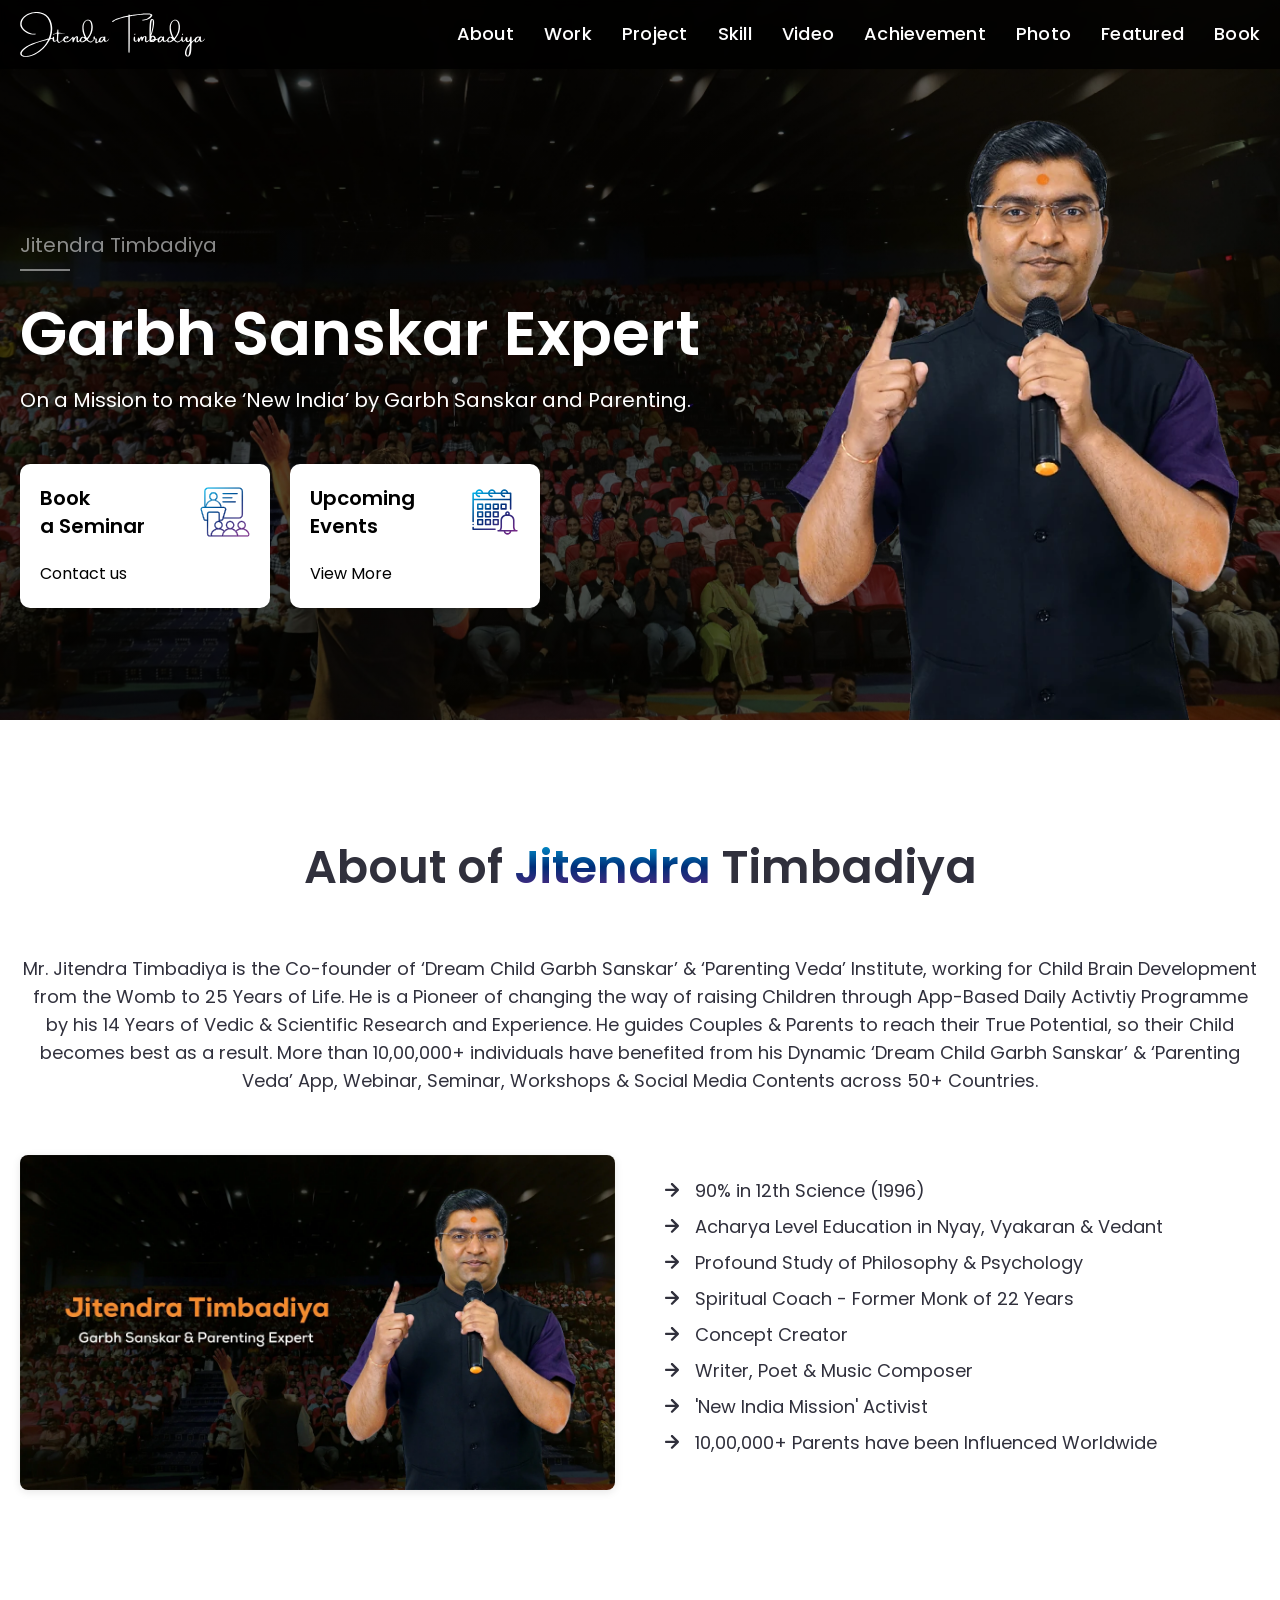
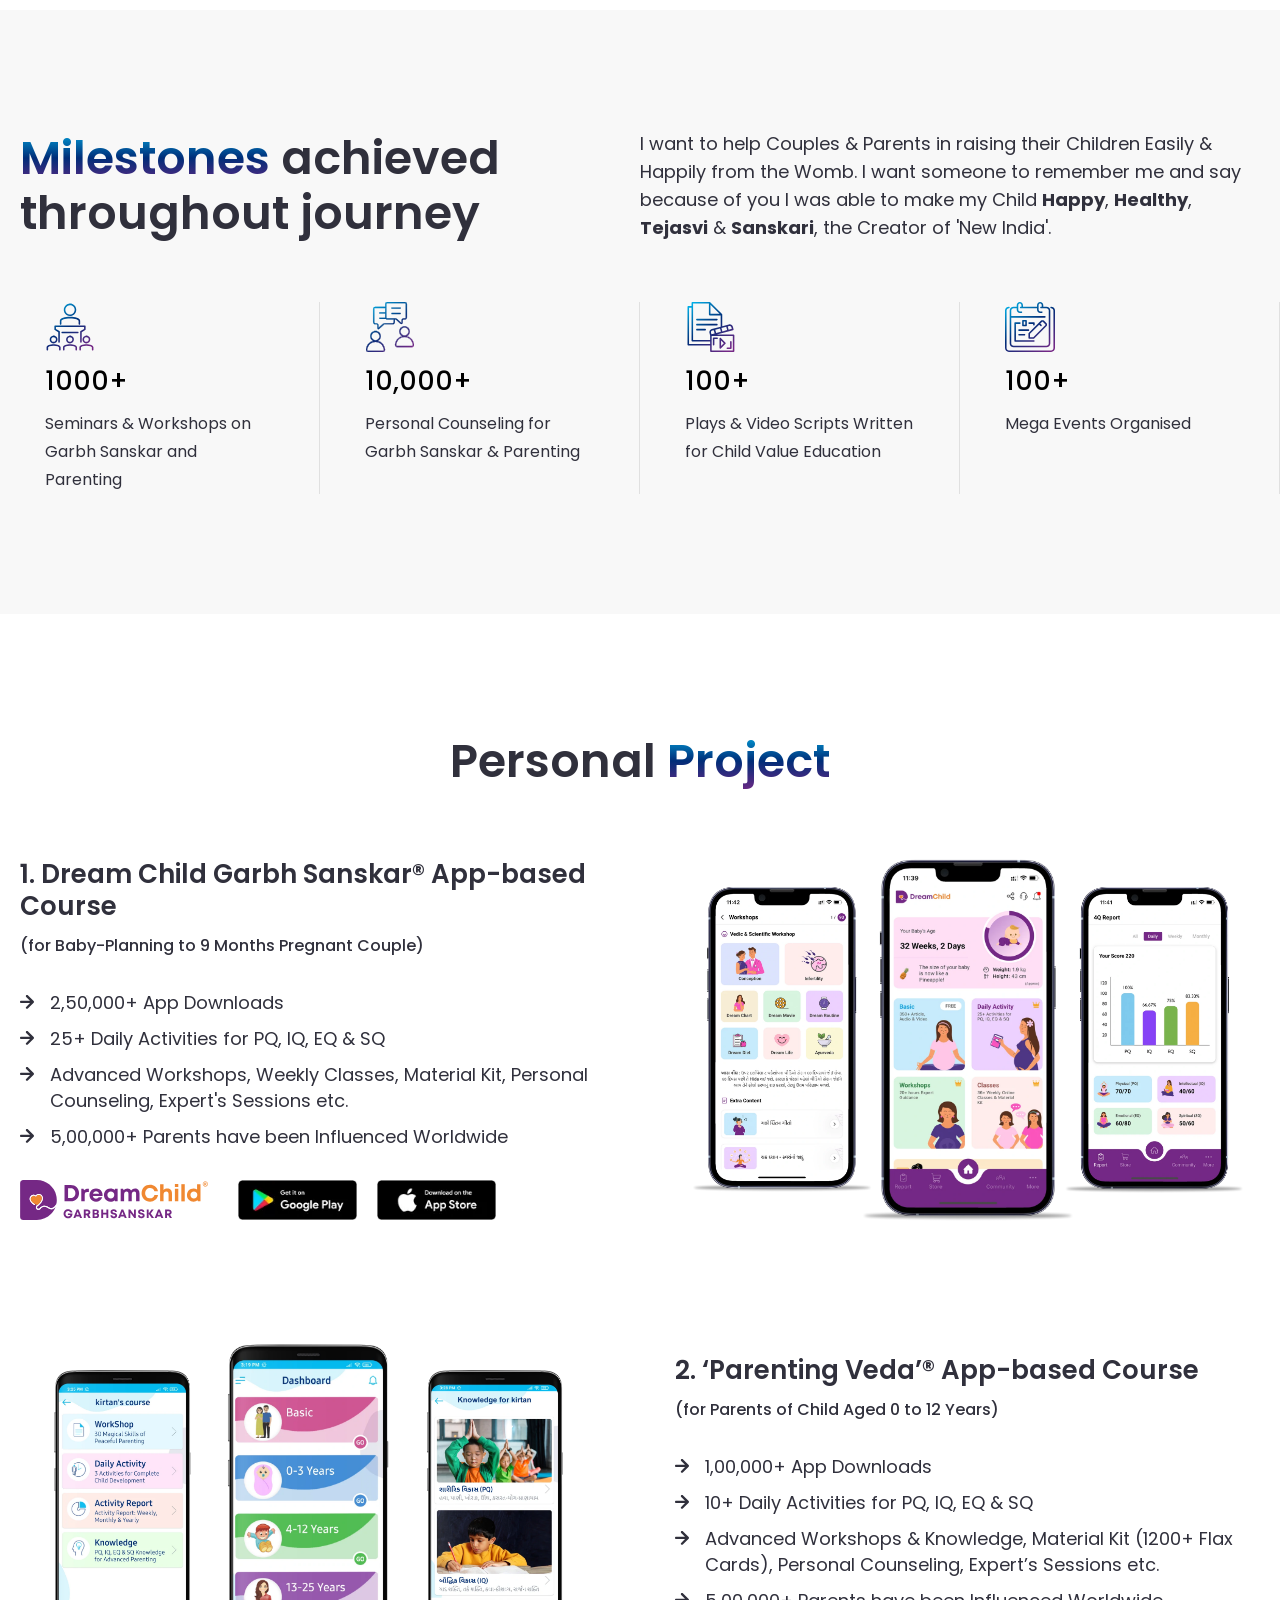
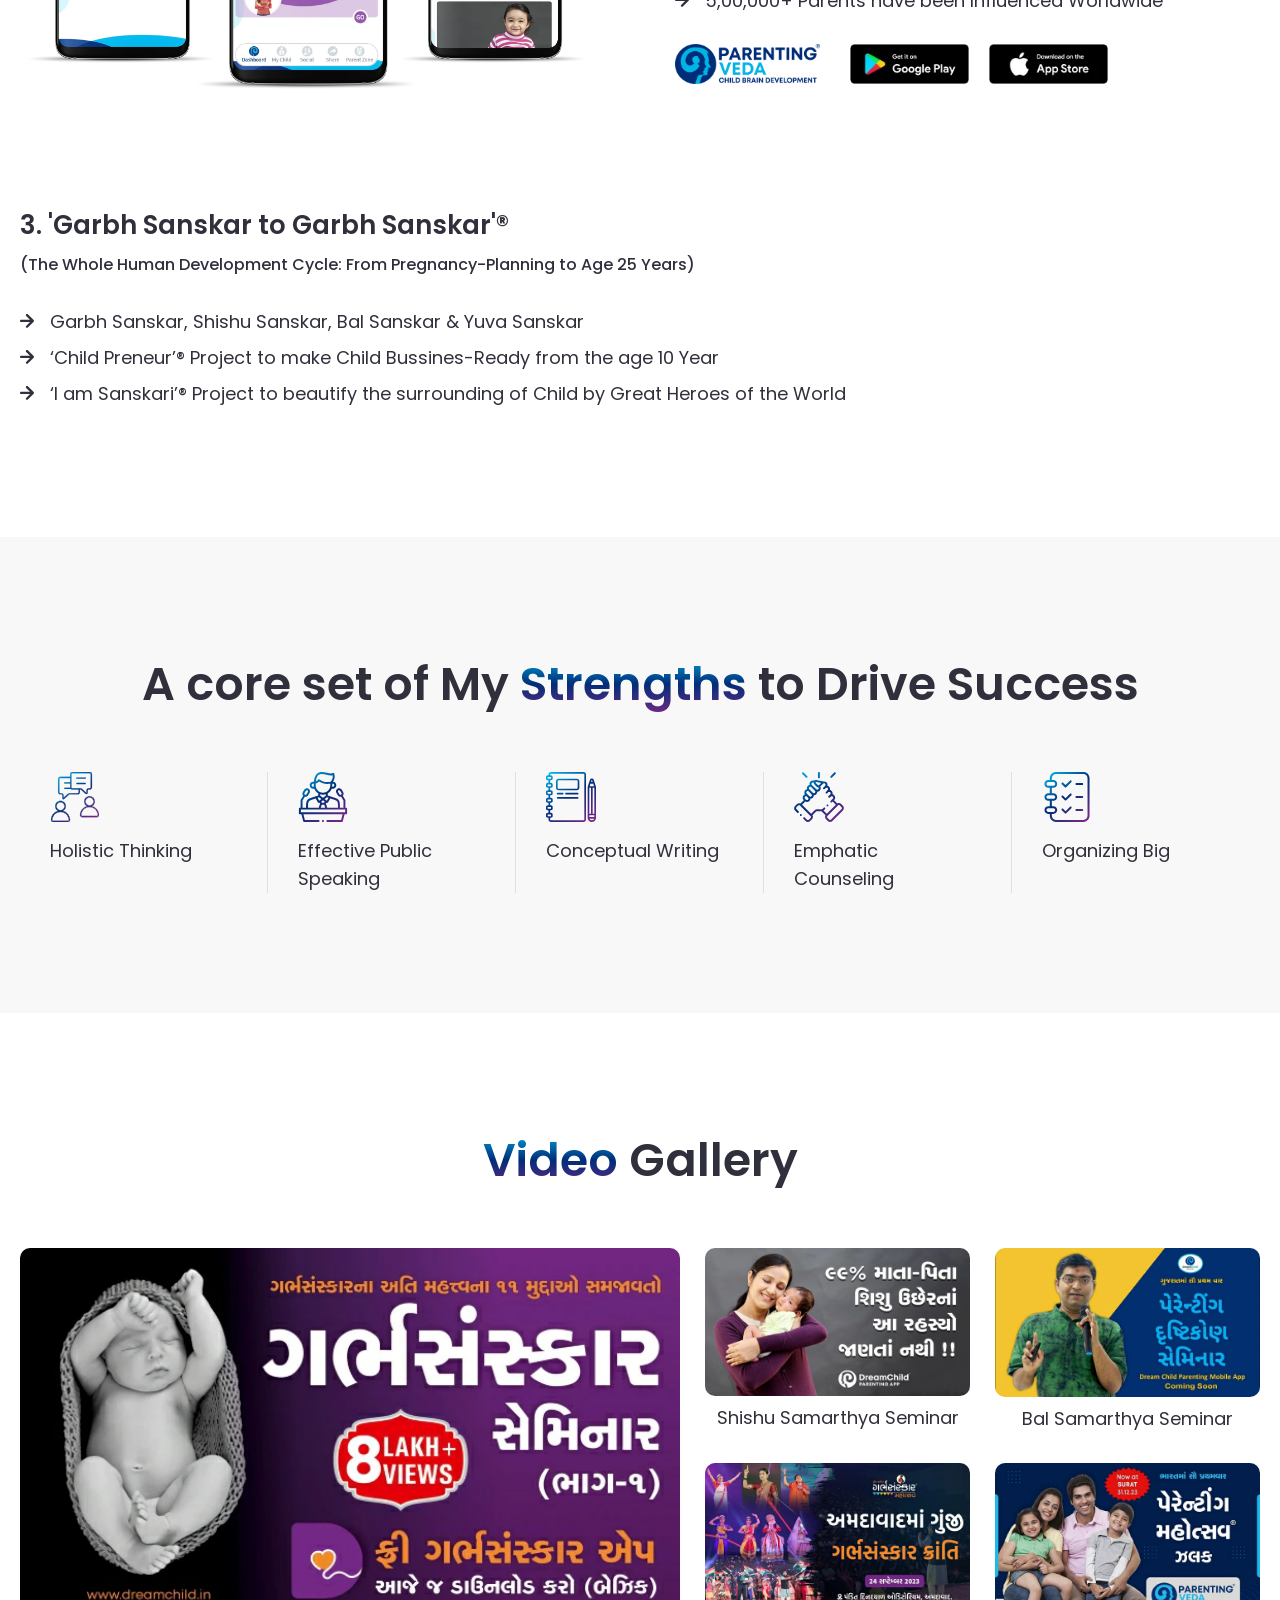
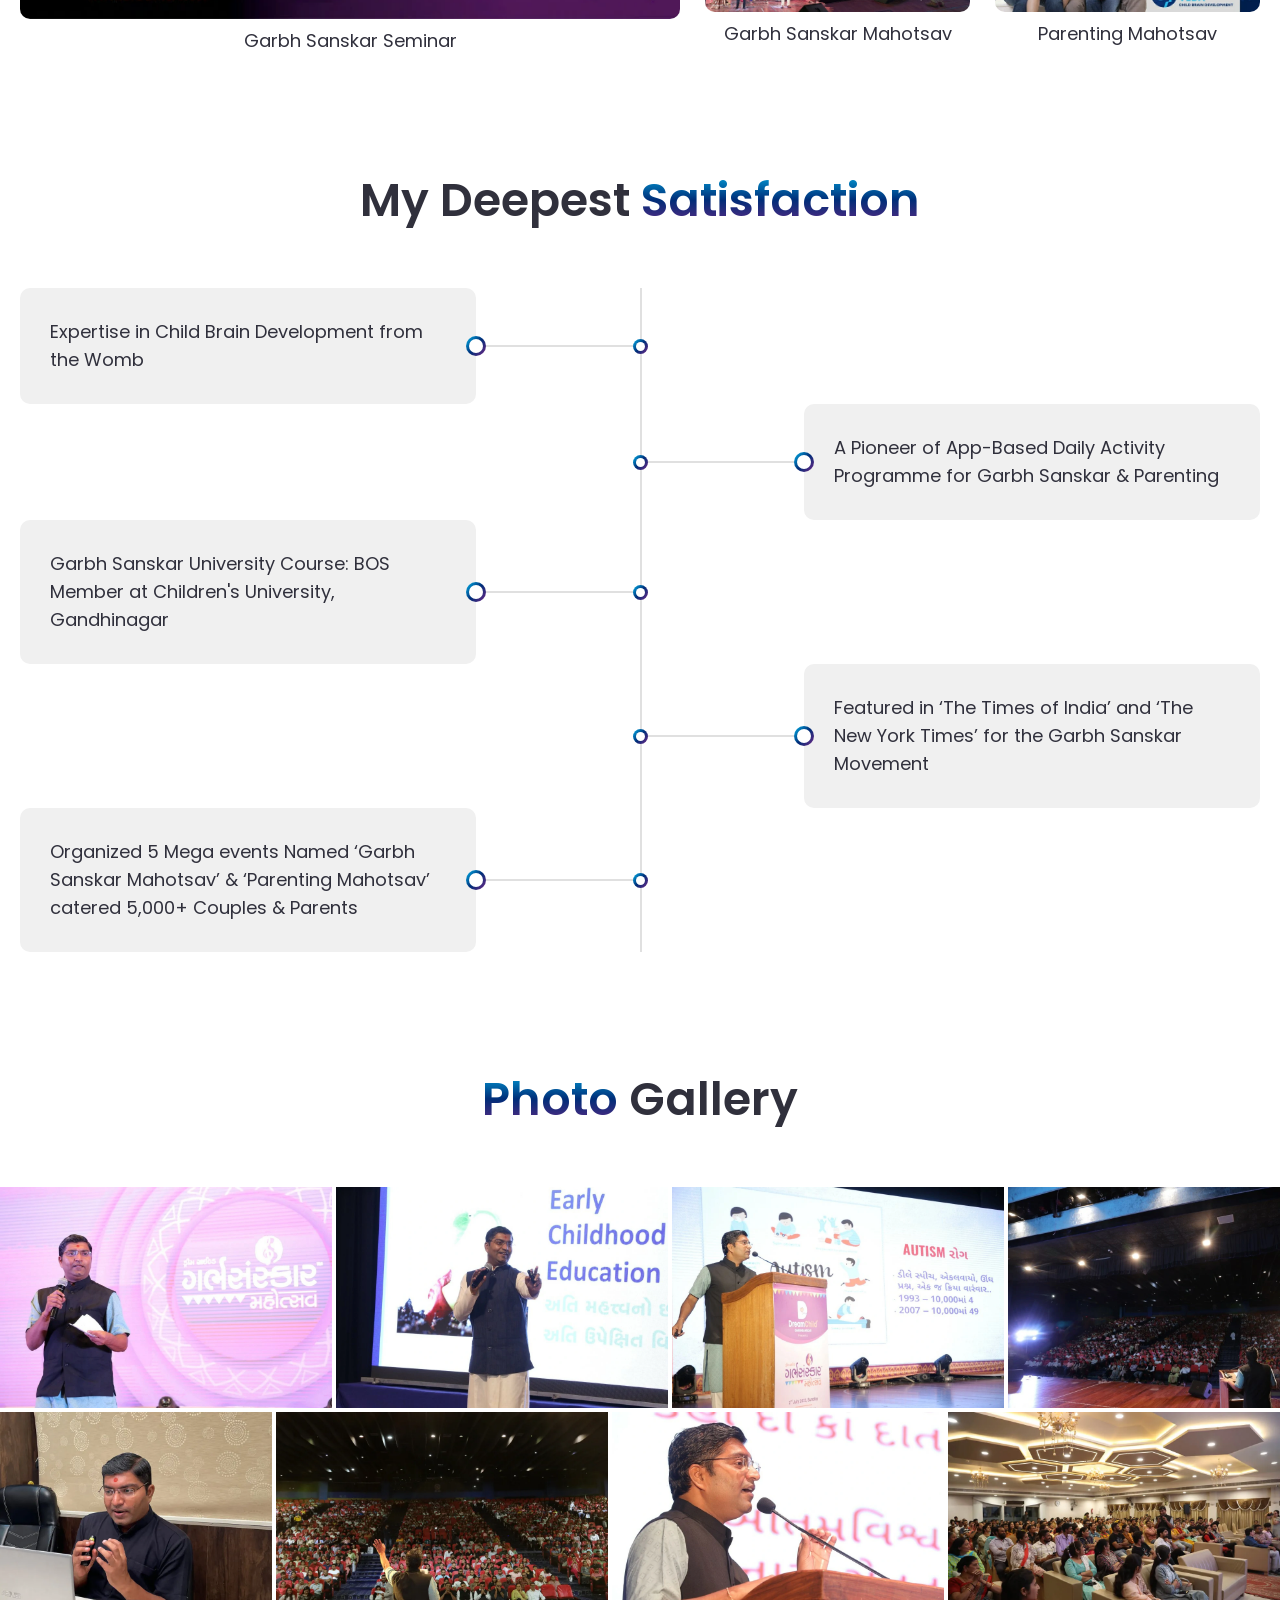
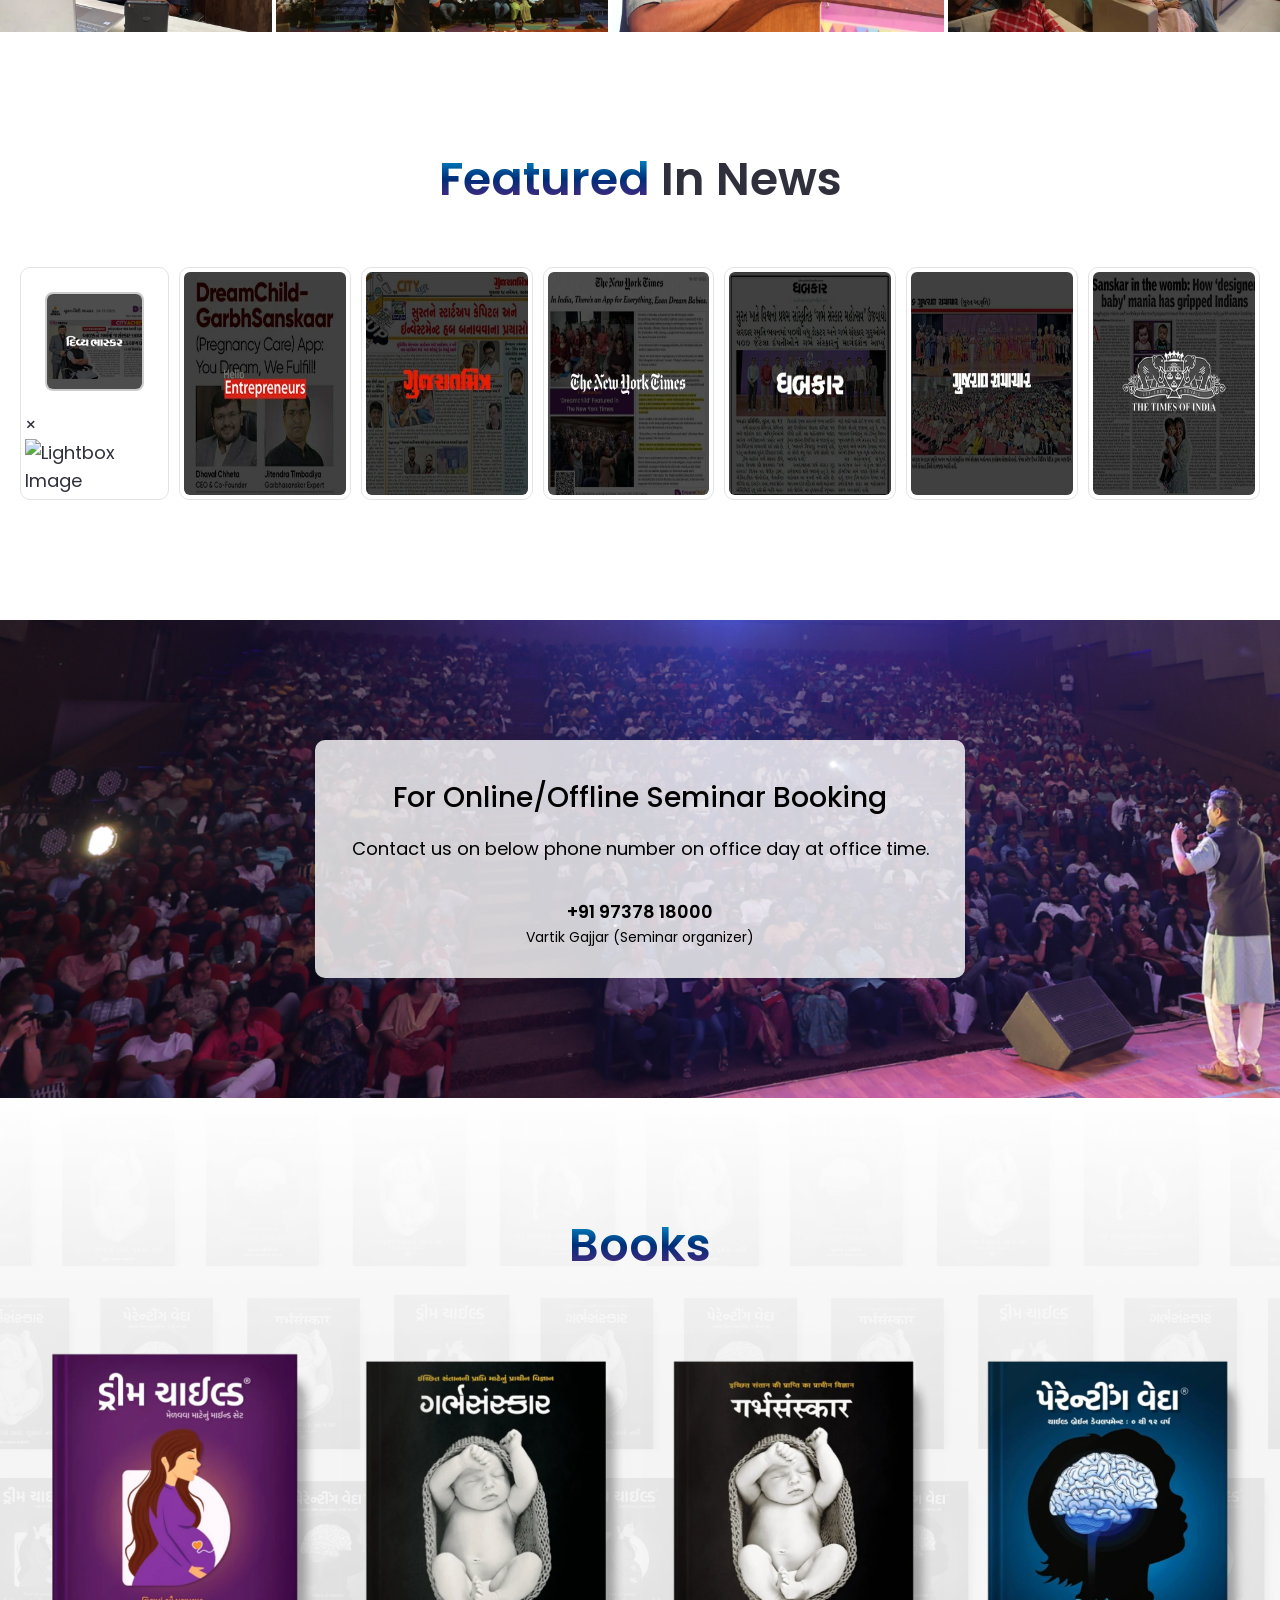
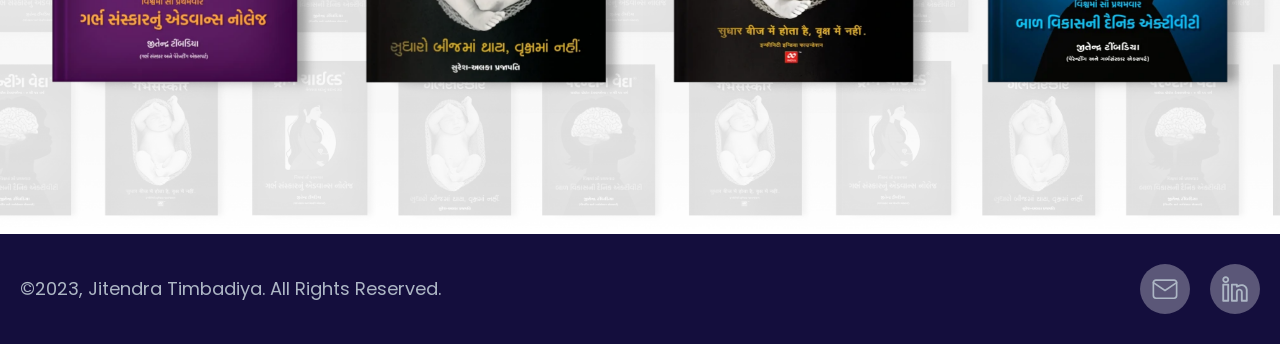
==== commit da9e44d6: "Video playing fine" ====
--- a/home.html
+++ b/home.html
@@ -625,7 +625,10 @@
         <div class="element-wrapper">
           <div class="video-gallery">
             <div id="video-1" class="featured-video">
-              <div class="video-container">
+              <div
+                class="video-container"
+                onclick="openLightbox('video','https://www.youtube.com/embed/7rwFrJKYHeY')"
+              >
                 <img
                   src="img/v-gs-seminar.webp"
                   alt="Video Thumbnail"
@@ -635,22 +638,6 @@
                   <p>Garbh Sanskar Seminar</p>
                 </div>
               </div>
-              <div id="lightbox" class="lightbox">
-                <div class="lightbox-content">
-                  <span class="close">&times;</span>
-                  <div class="video-wrapper">
-                    <iframe
-                      id="lightbox-video"
-                      width="560"
-                      height="315"
-                      src="https://www.youtube.com/watch?v=YC9L-CEvy5g"
-                      frameborder="0"
-                      allow="accelerometer; autoplay; clipboard-write; encrypted-media; gyroscope; picture-in-picture"
-                      allowfullscreen
-                    ></iframe>
-                  </div>
-                </div>
-              </div>
             </div>
             <div id="video-2">
               <div class="video-container">
@@ -663,22 +650,6 @@
                   <p>Shishu Samarthya Seminar</p>
                 </div>
               </div>
-              <div id="lightbox" class="lightbox">
-                <div class="lightbox-content">
-                  <span class="close">&times;</span>
-                  <div class="video-wrapper">
-                    <iframe
-                      id="lightbox-video"
-                      width="560"
-                      height="315"
-                      src="https://www.youtube.com/watch?v=YC9L-CEvy5g"
-                      frameborder="0"
-                      allow="accelerometer; autoplay; clipboard-write; encrypted-media; gyroscope; picture-in-picture"
-                      allowfullscreen
-                    ></iframe>
-                  </div>
-                </div>
-              </div>
             </div>
             <div id="video-3">
               <div class="video-container">
@@ -691,22 +662,6 @@
                   <p>Bal Samarthya Seminar</p>
                 </div>
               </div>
-              <div id="lightbox" class="lightbox">
-                <div class="lightbox-content">
-                  <span class="close">&times;</span>
-                  <div class="video-wrapper">
-                    <iframe
-                      id="lightbox-video"
-                      width="560"
-                      height="315"
-                      src="https://www.youtube.com/watch?v=YC9L-CEvy5g"
-                      frameborder="0"
-                      allow="accelerometer; autoplay; clipboard-write; encrypted-media; gyroscope; picture-in-picture"
-                      allowfullscreen
-                    ></iframe>
-                  </div>
-                </div>
-              </div>
             </div>
             <div id="video-4">
               <div class="video-container">
@@ -719,22 +674,6 @@
                   <p>Garbh Sanskar Mahotsav</p>
                 </div>
               </div>
-              <div id="lightbox" class="lightbox">
-                <div class="lightbox-content">
-                  <span class="close">&times;</span>
-                  <div class="video-wrapper">
-                    <iframe
-                      id="lightbox-video"
-                      width="560"
-                      height="315"
-                      src="https://www.youtube.com/watch?v=YC9L-CEvy5g"
-                      frameborder="0"
-                      allow="accelerometer; autoplay; clipboard-write; encrypted-media; gyroscope; picture-in-picture"
-                      allowfullscreen
-                    ></iframe>
-                  </div>
-                </div>
-              </div>
             </div>
             <div id="video-5">
               <div class="video-container">
@@ -745,22 +684,6 @@
                 />
                 <div class="video-title">
                   <p>Parenting Mahotsav</p>
-                </div>
-              </div>
-              <div id="lightbox" class="lightbox">
-                <div class="lightbox-content">
-                  <span class="close">&times;</span>
-                  <div class="video-wrapper">
-                    <iframe
-                      id="lightbox-video"
-                      width="560"
-                      height="315"
-                      src="https://www.youtube.com/watch?v=YC9L-CEvy5g"
-                      frameborder="0"
-                      allow="accelerometer; autoplay; clipboard-write; encrypted-media; gyroscope; picture-in-picture"
-                      allowfullscreen
-                    ></iframe>
-                  </div>
                 </div>
               </div>
             </div>
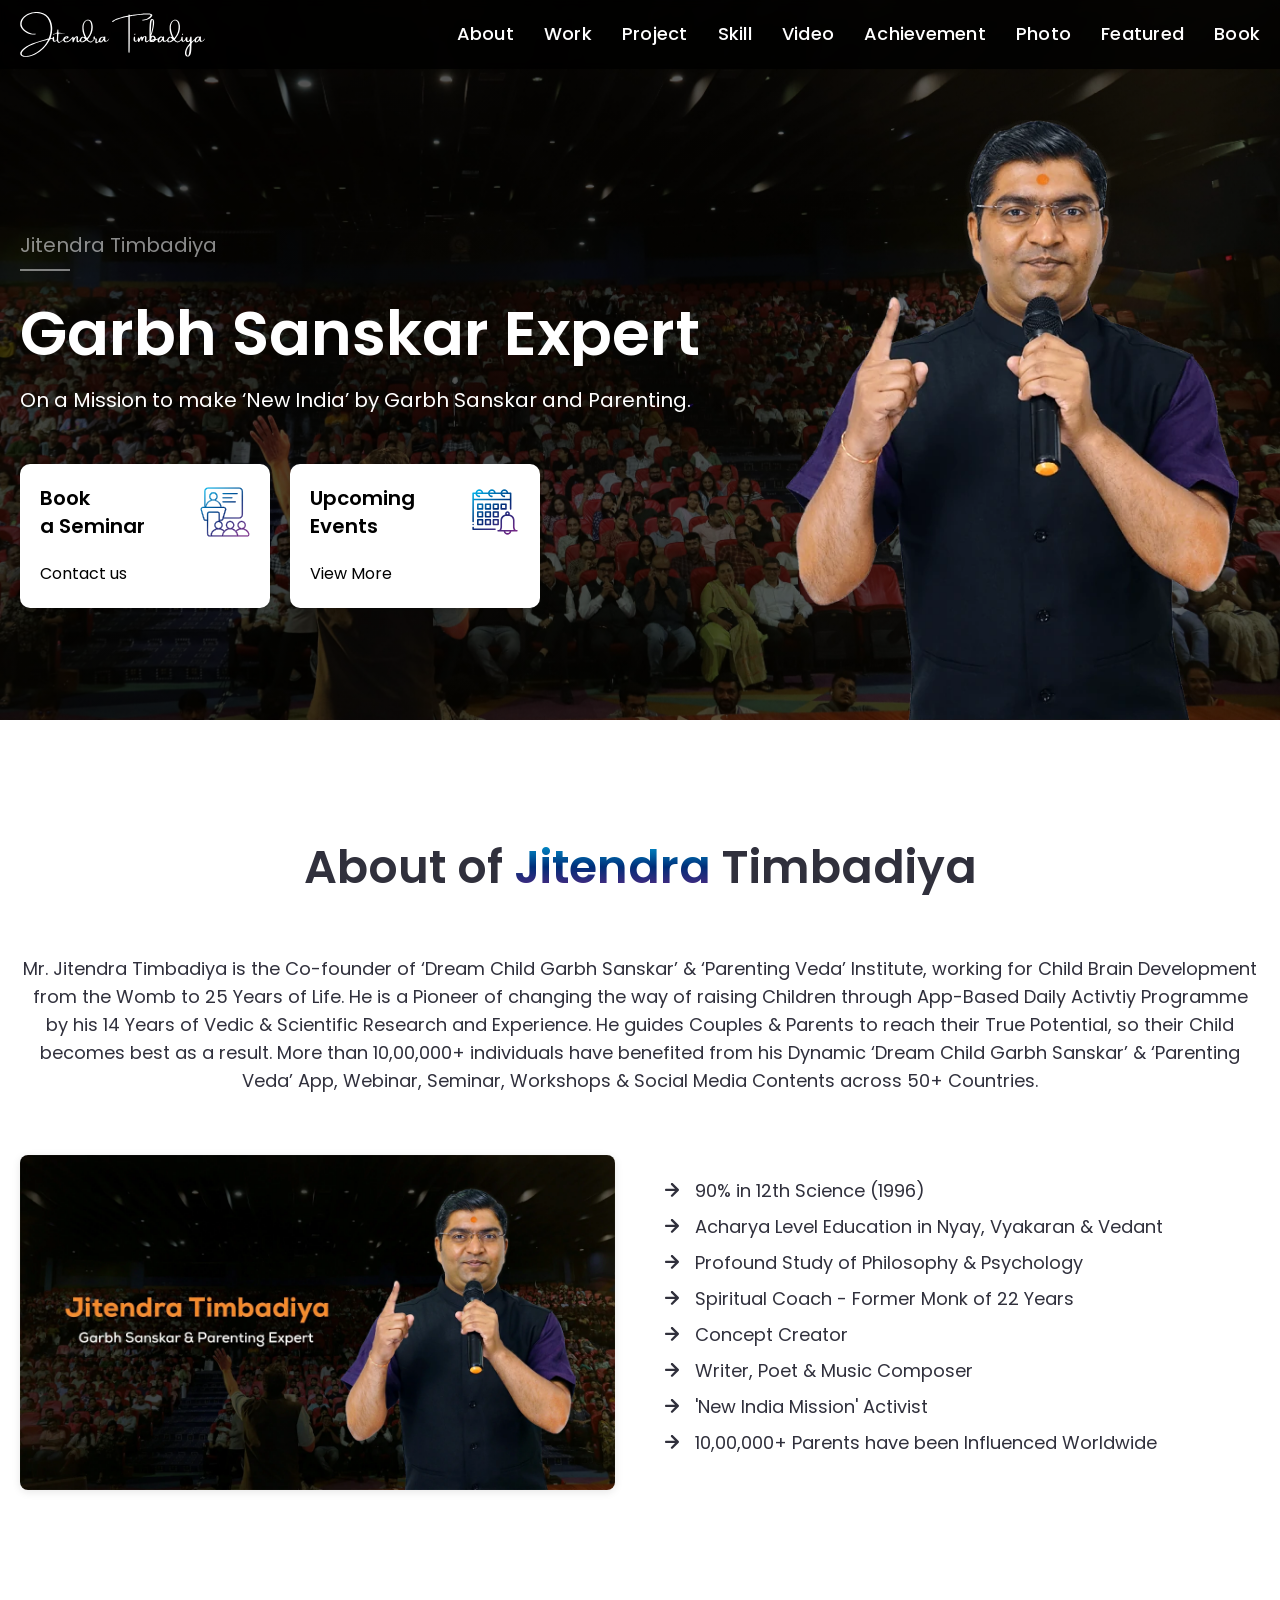
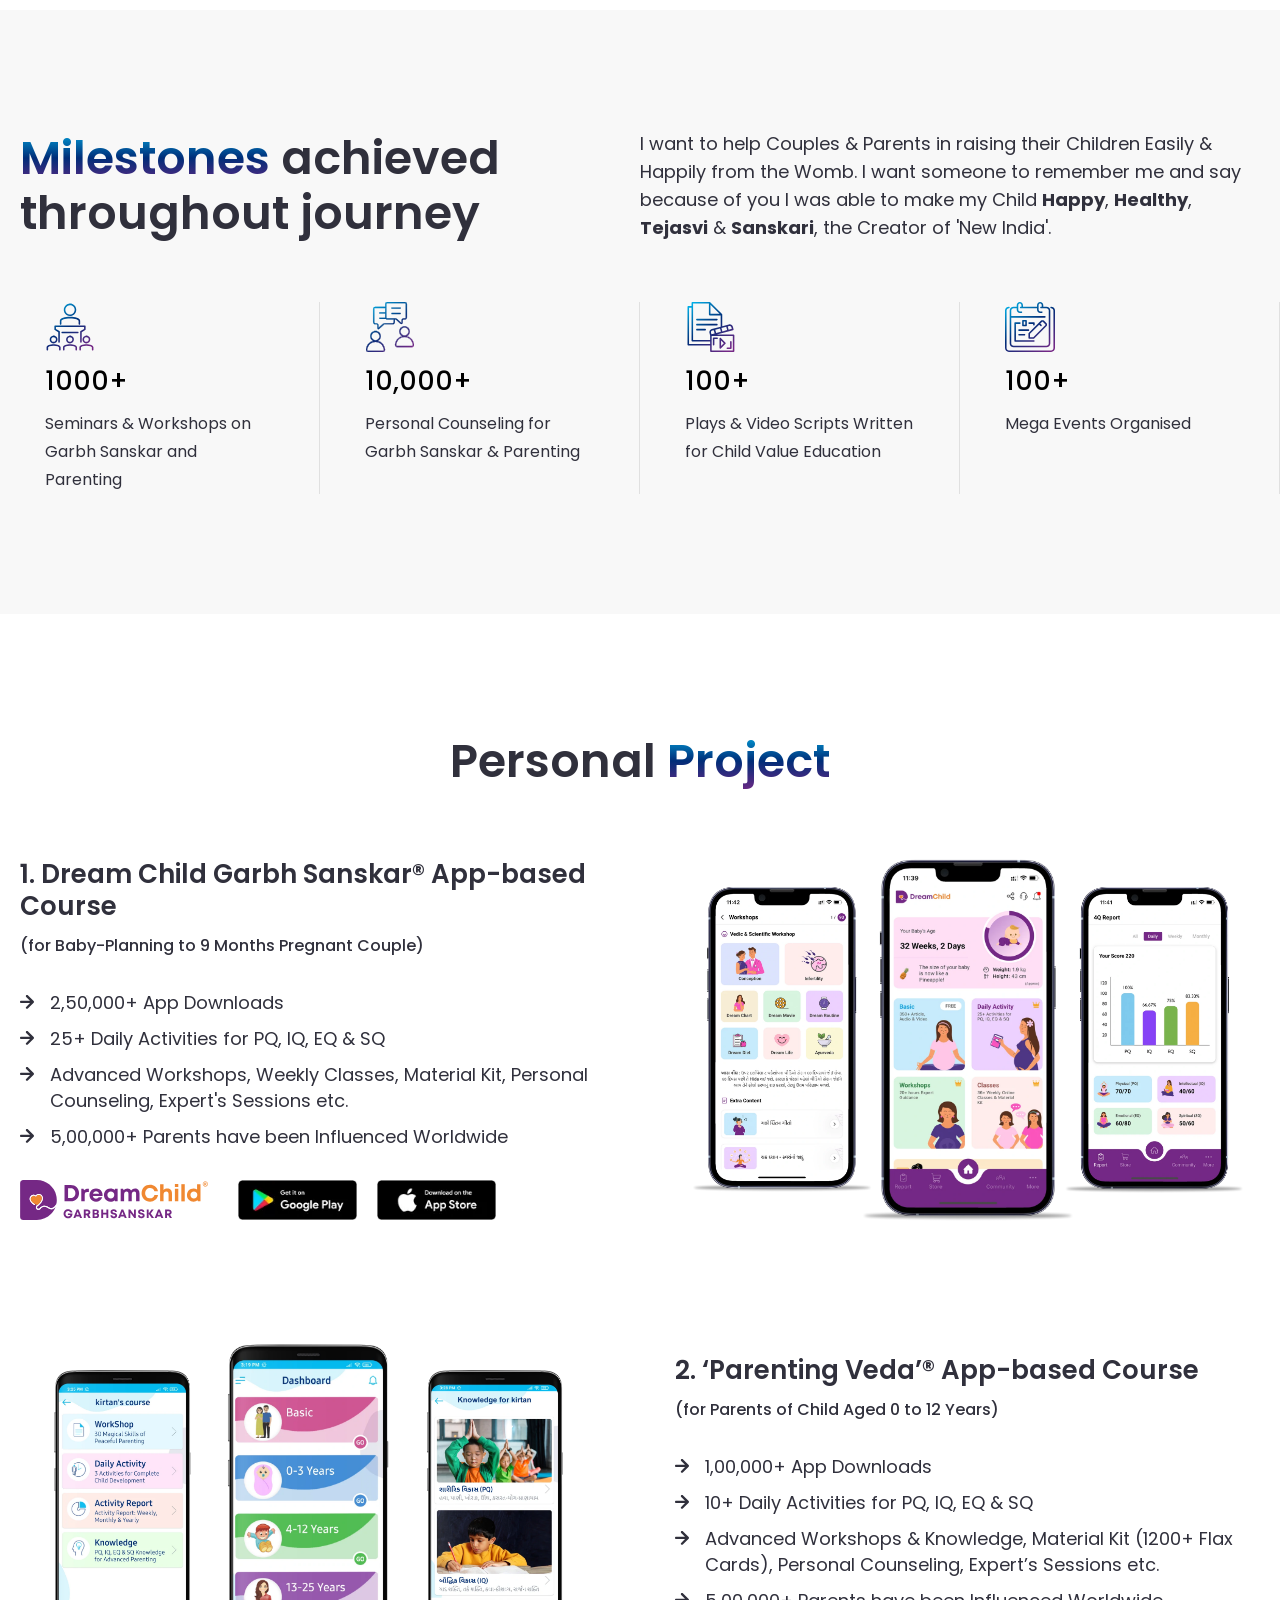
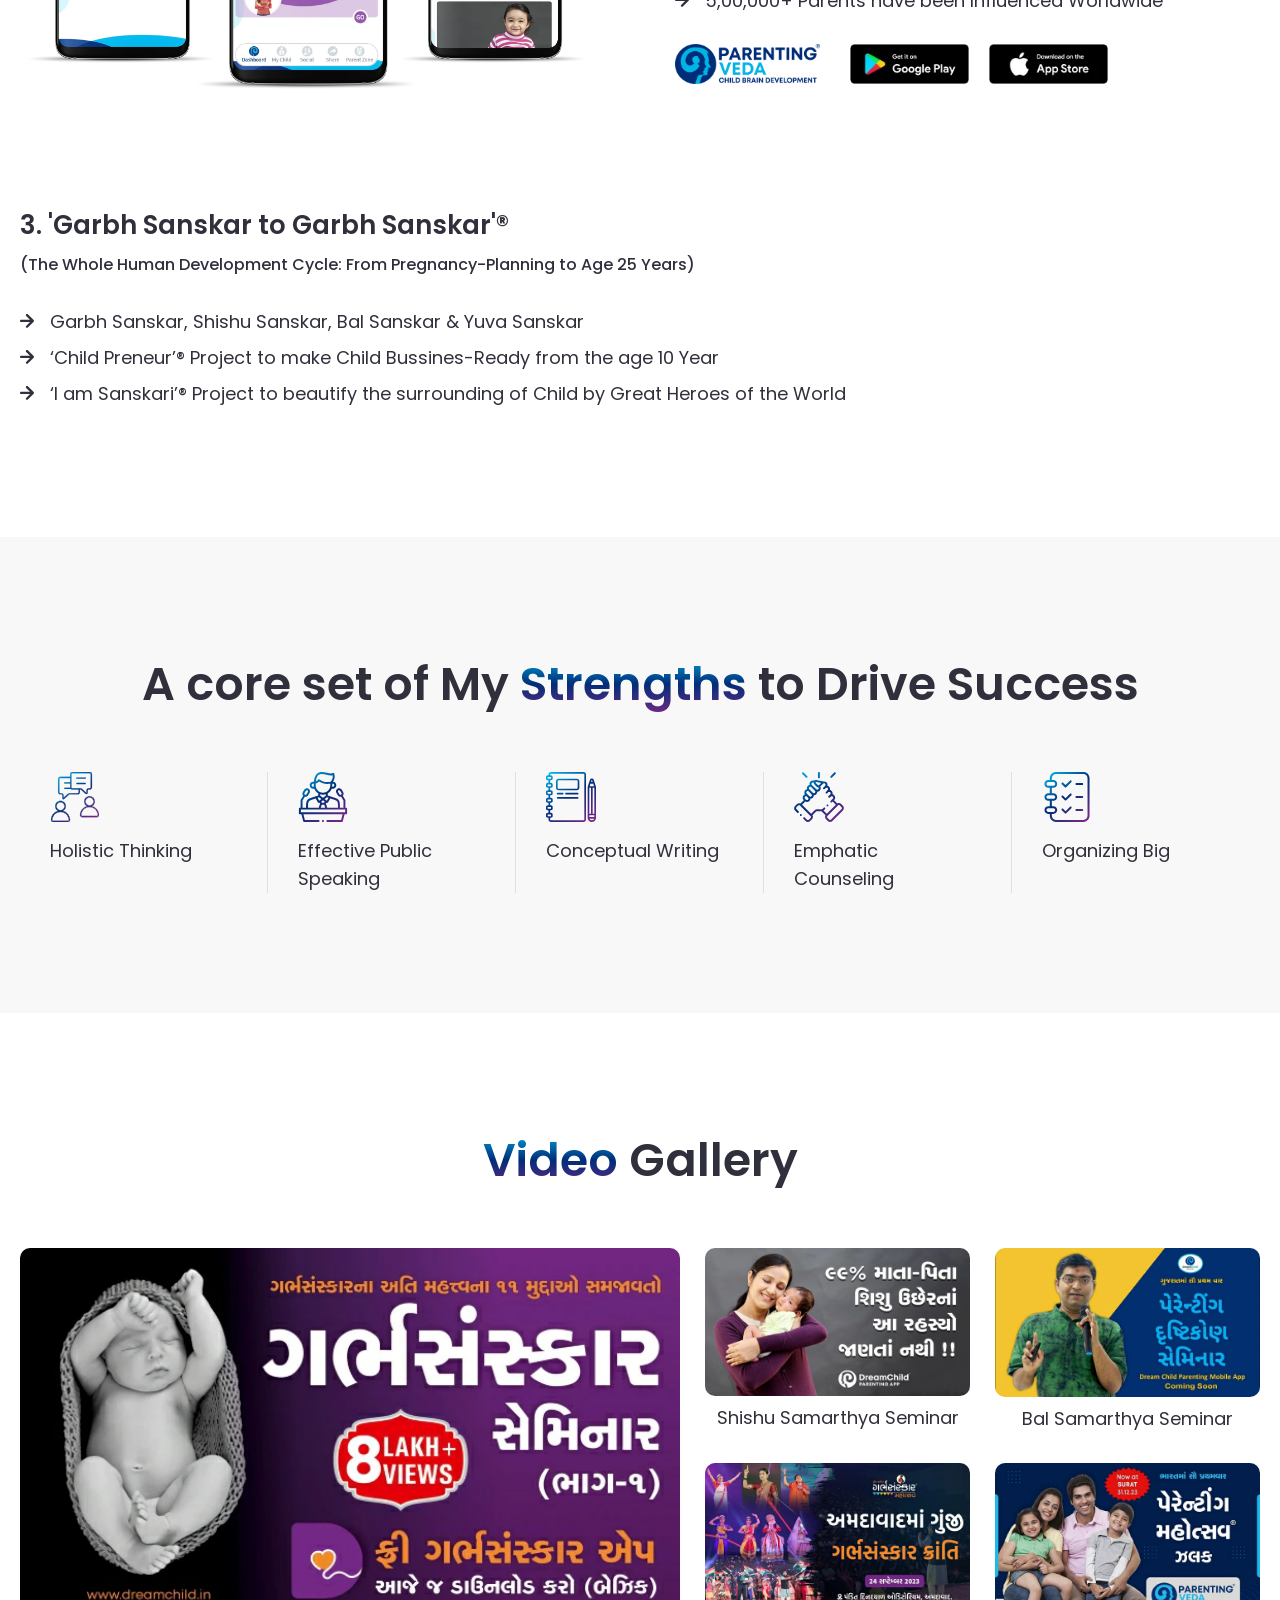
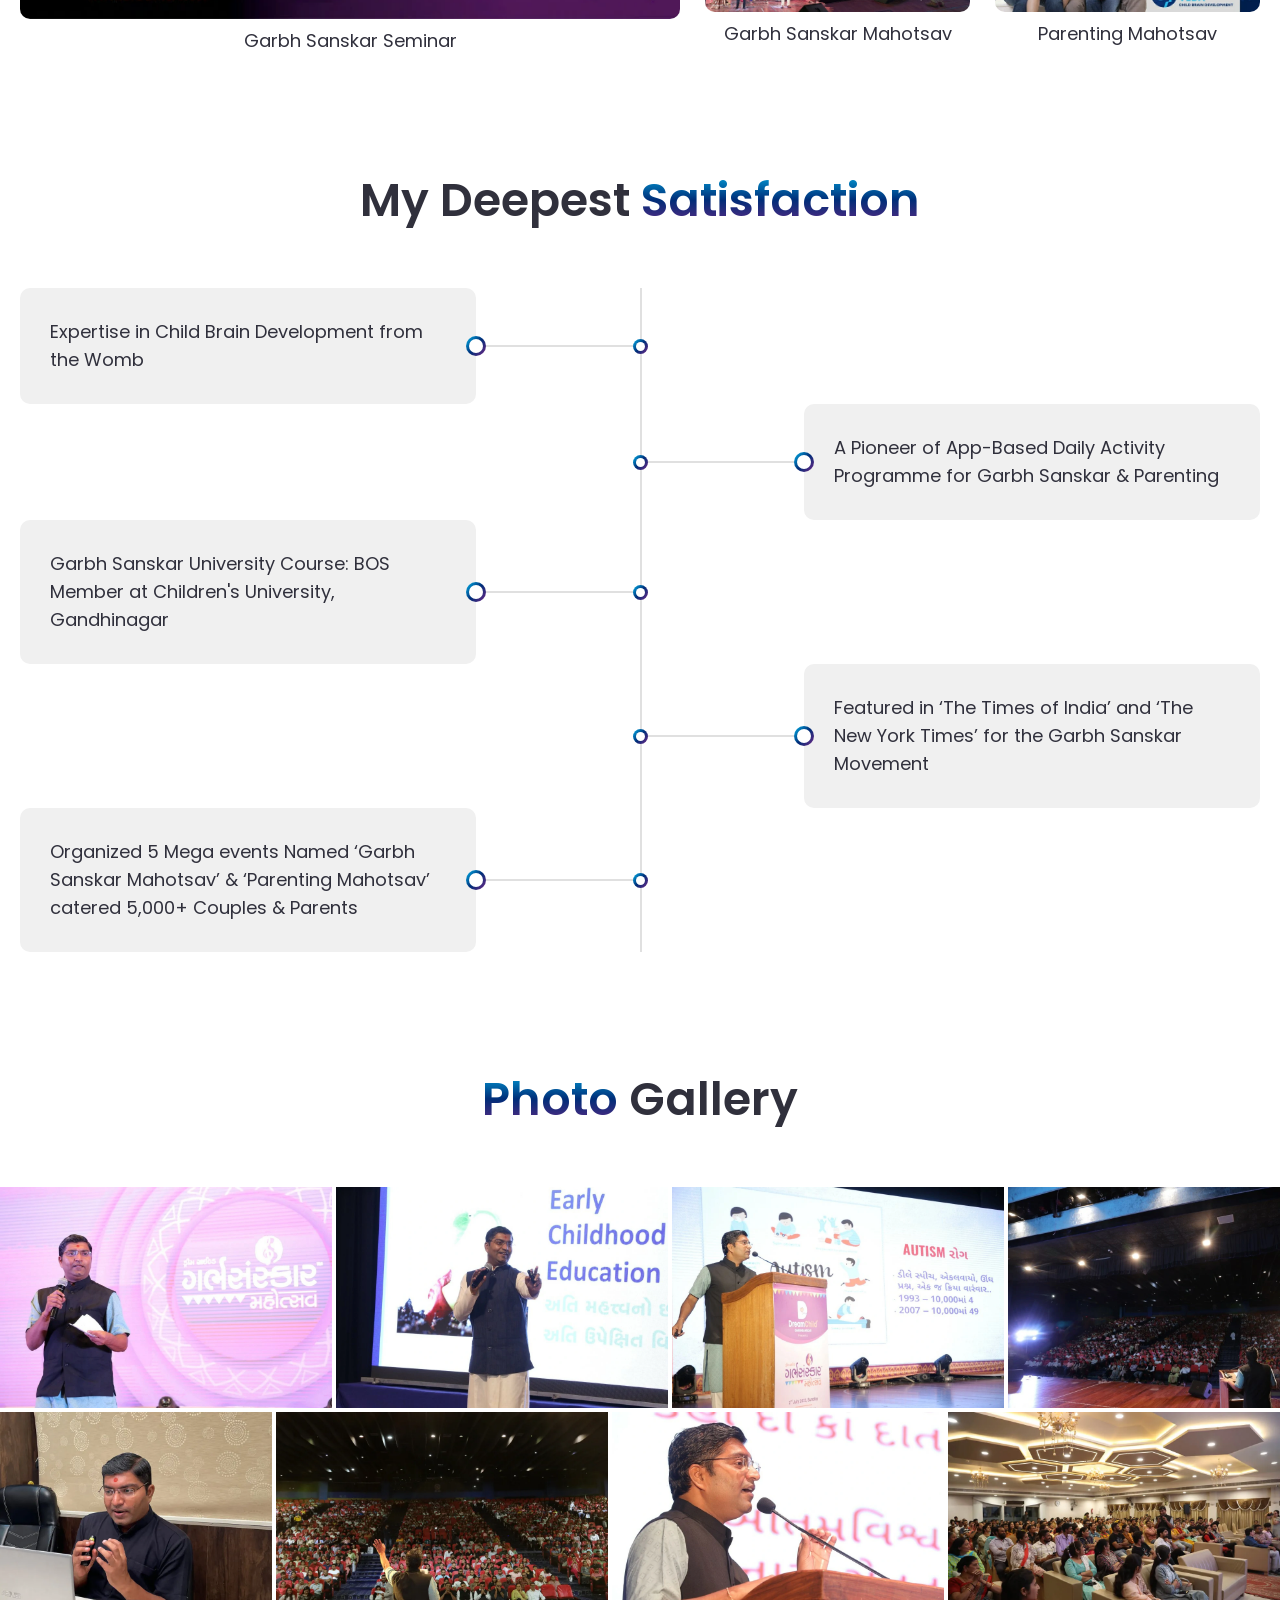
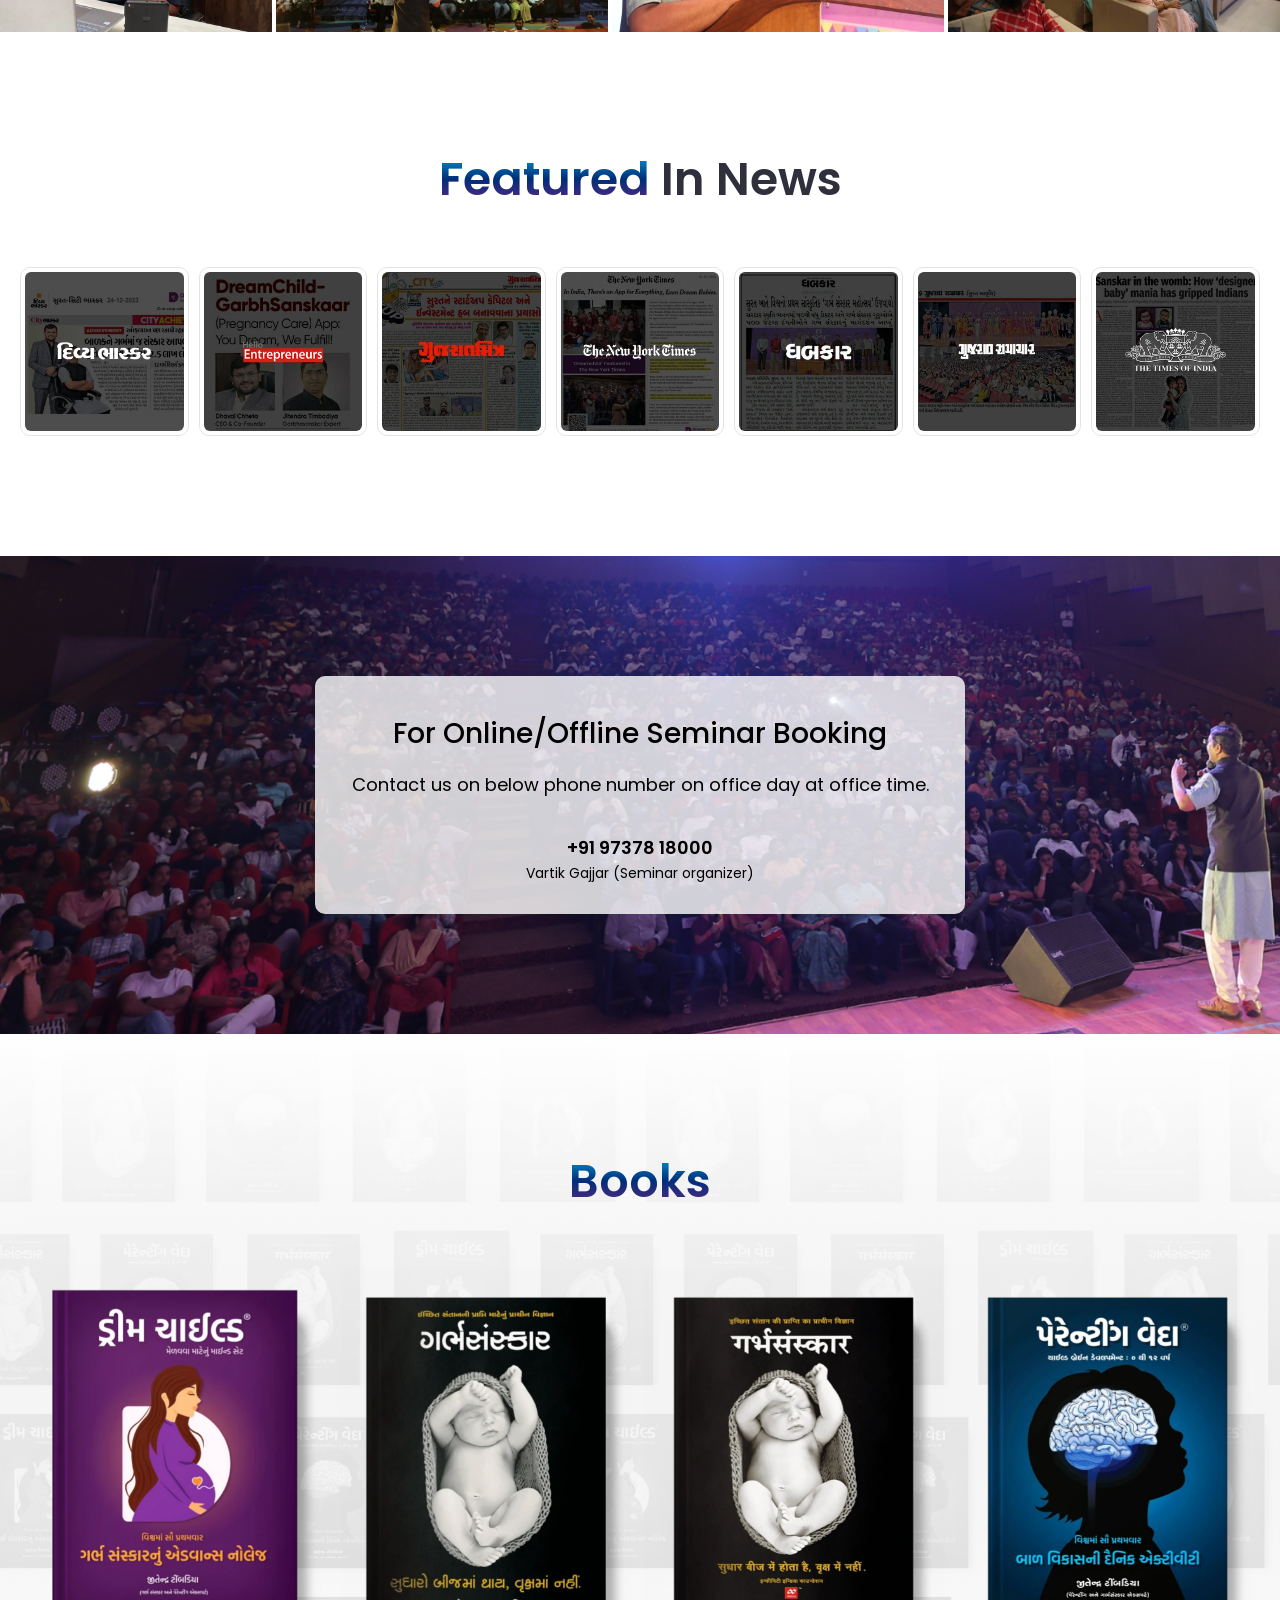
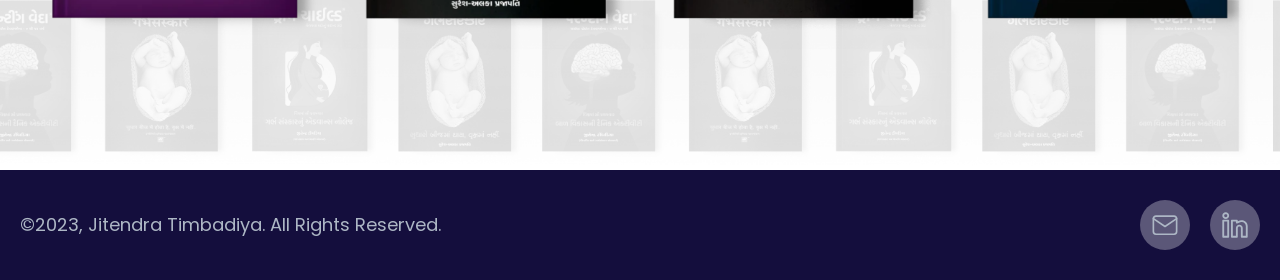
==== commit 509f4e5f: "Formate" ====
--- a/home.html
+++ b/home.html
@@ -16,6 +16,7 @@
       href="https://unpkg.com/boxicons@2.0.9/css/boxicons.min.css"
       rel="stylesheet"
     />
+    <link href="lightbox.css" rel="stylesheet" />
   </head>
 
   <body>
@@ -1070,24 +1071,8 @@
         </h2>
         <div class="element-wrapper">
           <div class="featured-wrapper">
-            <div class="featured-card">
-              <div class="image-container">
-                <img
-                  src="img/n-divyabhaskar.webp"
-                  alt="Image 1"
-                  class="thumbnail"
-                  data-image-url="http://127.0.0.1:5500/img/JT%20-intro.webp"
-                />
-              </div>
-
-              <div id="lightbox" class="lightbox">
-                <div class="lightbox-content">
-                  <span class="close">&times;</span>
-                  <img id="lightbox-image" src="" alt="Lightbox Image" />
-                </div>
-              </div>
-            </div>
             <div
+              onclick="openLightbox('image','https://picsum.photos/200/300')"
               class="featured-card"
               style="
                 opacity: 1;
@@ -1096,21 +1081,15 @@
                 transform-style: preserve-3d;
               "
             >
-              <a
-                href="#"
-                class="w-inline-block w-lightbox"
-                aria-label="open lightbox"
-                aria-haspopup="dialog"
-              >
-                <img
-                  src="img/n-hello-entreprenurs.webp"
-                  loading="lazy"
-                  alt="News Image"
-                  class="feature-thumbnail"
-                />
-              </a>
+              <img
+                src="img/n-divyabhaskar.webp"
+                loading="lazy"
+                alt="News Image"
+                class="feature-thumbnail"
+              />
             </div>
             <div
+              onclick="openLightbox('image','https://picsum.photos/200/300')"
               class="featured-card"
               style="
                 opacity: 1;
@@ -1119,21 +1098,15 @@
                 transform-style: preserve-3d;
               "
             >
-              <a
-                href="#"
-                class="w-inline-block w-lightbox"
-                aria-label="open lightbox"
-                aria-haspopup="dialog"
-              >
-                <img
-                  src="img/n-gujarat mitra.webp"
-                  loading="lazy"
-                  alt="News Image"
-                  class="feature-thumbnail"
-                />
-              </a>
+              <img
+                src="img/n-hello-entreprenurs.webp"
+                loading="lazy"
+                alt="News Image"
+                class="feature-thumbnail"
+              />
             </div>
             <div
+              onclick="openLightbox('image','https://picsum.photos/200/300')"
               class="featured-card"
               style="
                 opacity: 1;
@@ -1142,21 +1115,15 @@
                 transform-style: preserve-3d;
               "
             >
-              <a
-                href="#"
-                class="w-inline-block w-lightbox"
-                aria-label="open lightbox"
-                aria-haspopup="dialog"
-              >
-                <img
-                  src="img/n-nyt.webp"
-                  loading="lazy"
-                  alt="News Image"
-                  class="feature-thumbnail"
-                />
-              </a>
+              <img
+                src="img/n-gujarat mitra.webp"
+                loading="lazy"
+                alt="News Image"
+                class="feature-thumbnail"
+              />
             </div>
             <div
+              onclick="openLightbox('image','https://picsum.photos/200/300')"
               class="featured-card"
               style="
                 opacity: 1;
@@ -1165,21 +1132,15 @@
                 transform-style: preserve-3d;
               "
             >
-              <a
-                href="#"
-                class="w-inline-block w-lightbox"
-                aria-label="open lightbox"
-                aria-haspopup="dialog"
-              >
-                <img
-                  src="img/n-dhabkar.webp"
-                  loading="lazy"
-                  alt="News Image"
-                  class="feature-thumbnail"
-                />
-              </a>
+              <img
+                src="img/n-nyt.webp"
+                loading="lazy"
+                alt="News Image"
+                class="feature-thumbnail"
+              />
             </div>
             <div
+              onclick="openLightbox('image','https://picsum.photos/200/300')"
               class="featured-card"
               style="
                 opacity: 1;
@@ -1188,21 +1149,15 @@
                 transform-style: preserve-3d;
               "
             >
-              <a
-                href="#"
-                class="w-inline-block w-lightbox"
-                aria-label="open lightbox"
-                aria-haspopup="dialog"
-              >
-                <img
-                  src="img/n-gujaratsamachar.webp"
-                  loading="lazy"
-                  alt="News Image"
-                  class="feature-thumbnail"
-                />
-              </a>
+              <img
+                src="img/n-dhabkar.webp"
+                loading="lazy"
+                alt="News Image"
+                class="feature-thumbnail"
+              />
             </div>
             <div
+              onclick="openLightbox('image','https://picsum.photos/200/300')"
               class="featured-card"
               style="
                 opacity: 1;
@@ -1211,19 +1166,29 @@
                 transform-style: preserve-3d;
               "
             >
-              <a
-                href="#"
-                class="w-inline-block w-lightbox"
-                aria-label="open lightbox"
-                aria-haspopup="dialog"
-              >
-                <img
-                  src="img/n-toi.webp"
-                  loading="lazy"
-                  alt="News Image"
-                  class="feature-thumbnail"
-                />
-              </a>
+              <img
+                src="img/n-gujaratsamachar.webp"
+                loading="lazy"
+                alt="News Image"
+                class="feature-thumbnail"
+              />
+            </div>
+            <div
+              onclick="openLightbox('image','https://picsum.photos/200/300')"
+              class="featured-card"
+              style="
+                opacity: 1;
+                transform: translate3d(0px, 0px, 0px) scale3d(1, 1, 1)
+                  rotateX(0deg) rotateY(0deg) rotateZ(0deg) skew(0deg, 0deg);
+                transform-style: preserve-3d;
+              "
+            >
+              <img
+                src="img/n-toi.webp"
+                loading="lazy"
+                alt="News Image"
+                class="feature-thumbnail"
+              />
             </div>
           </div>
         </div>
@@ -1345,5 +1310,6 @@
     </div>
 
     <script src="script.js"></script>
+    <script src="lightbox-plus-jquery.js"></script>
   </body>
 </html>
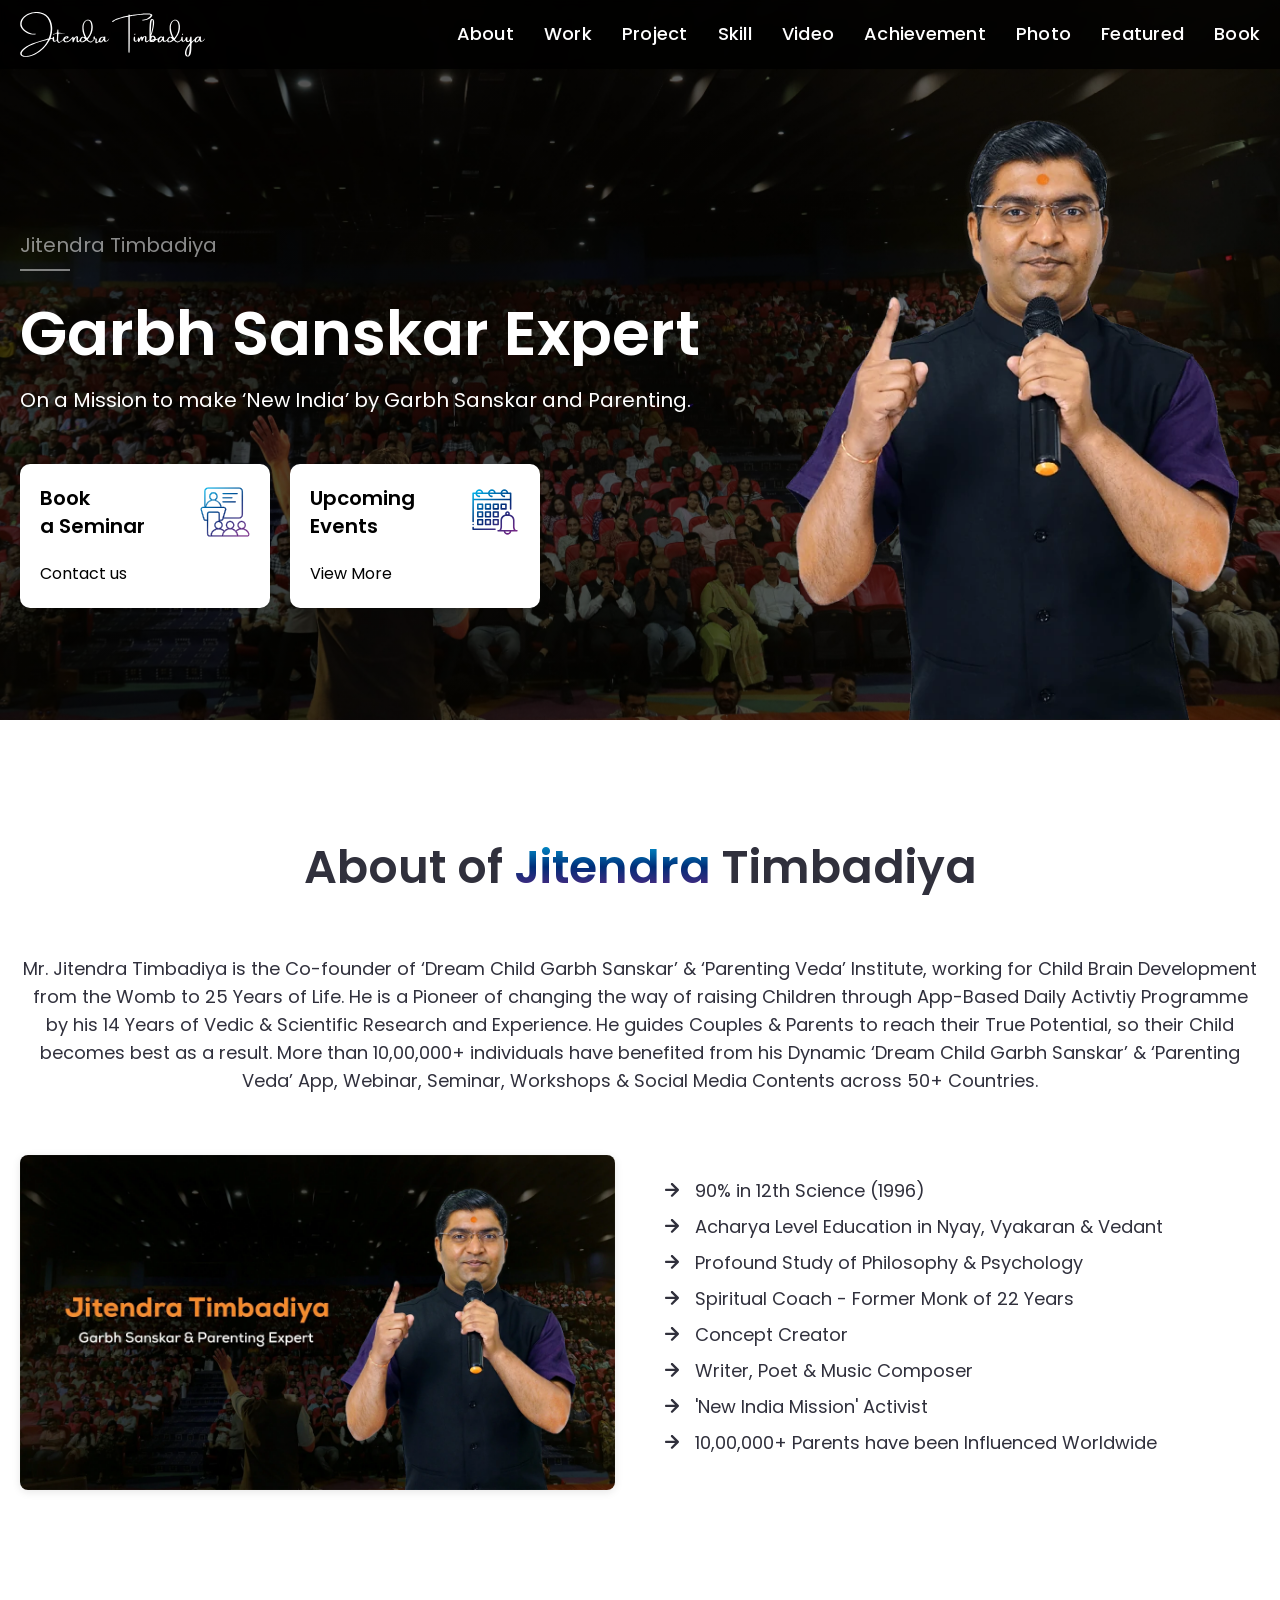
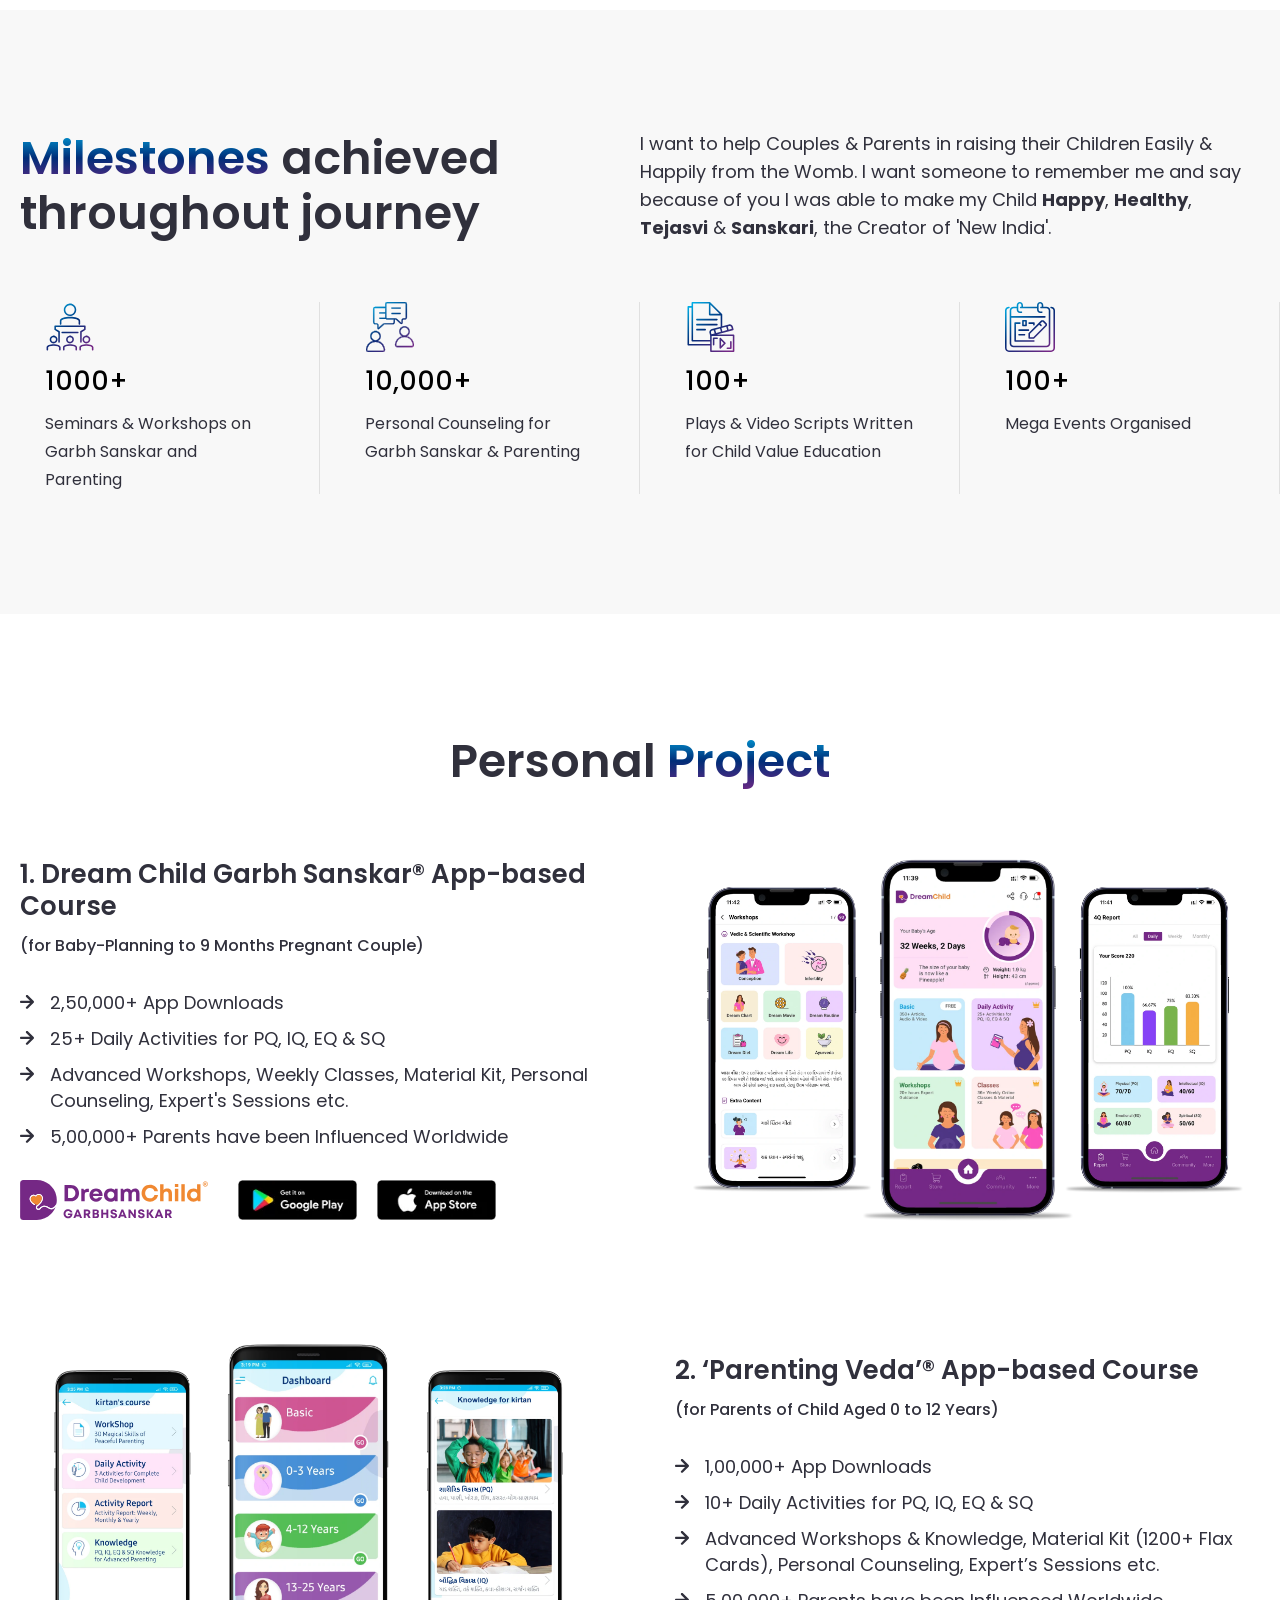
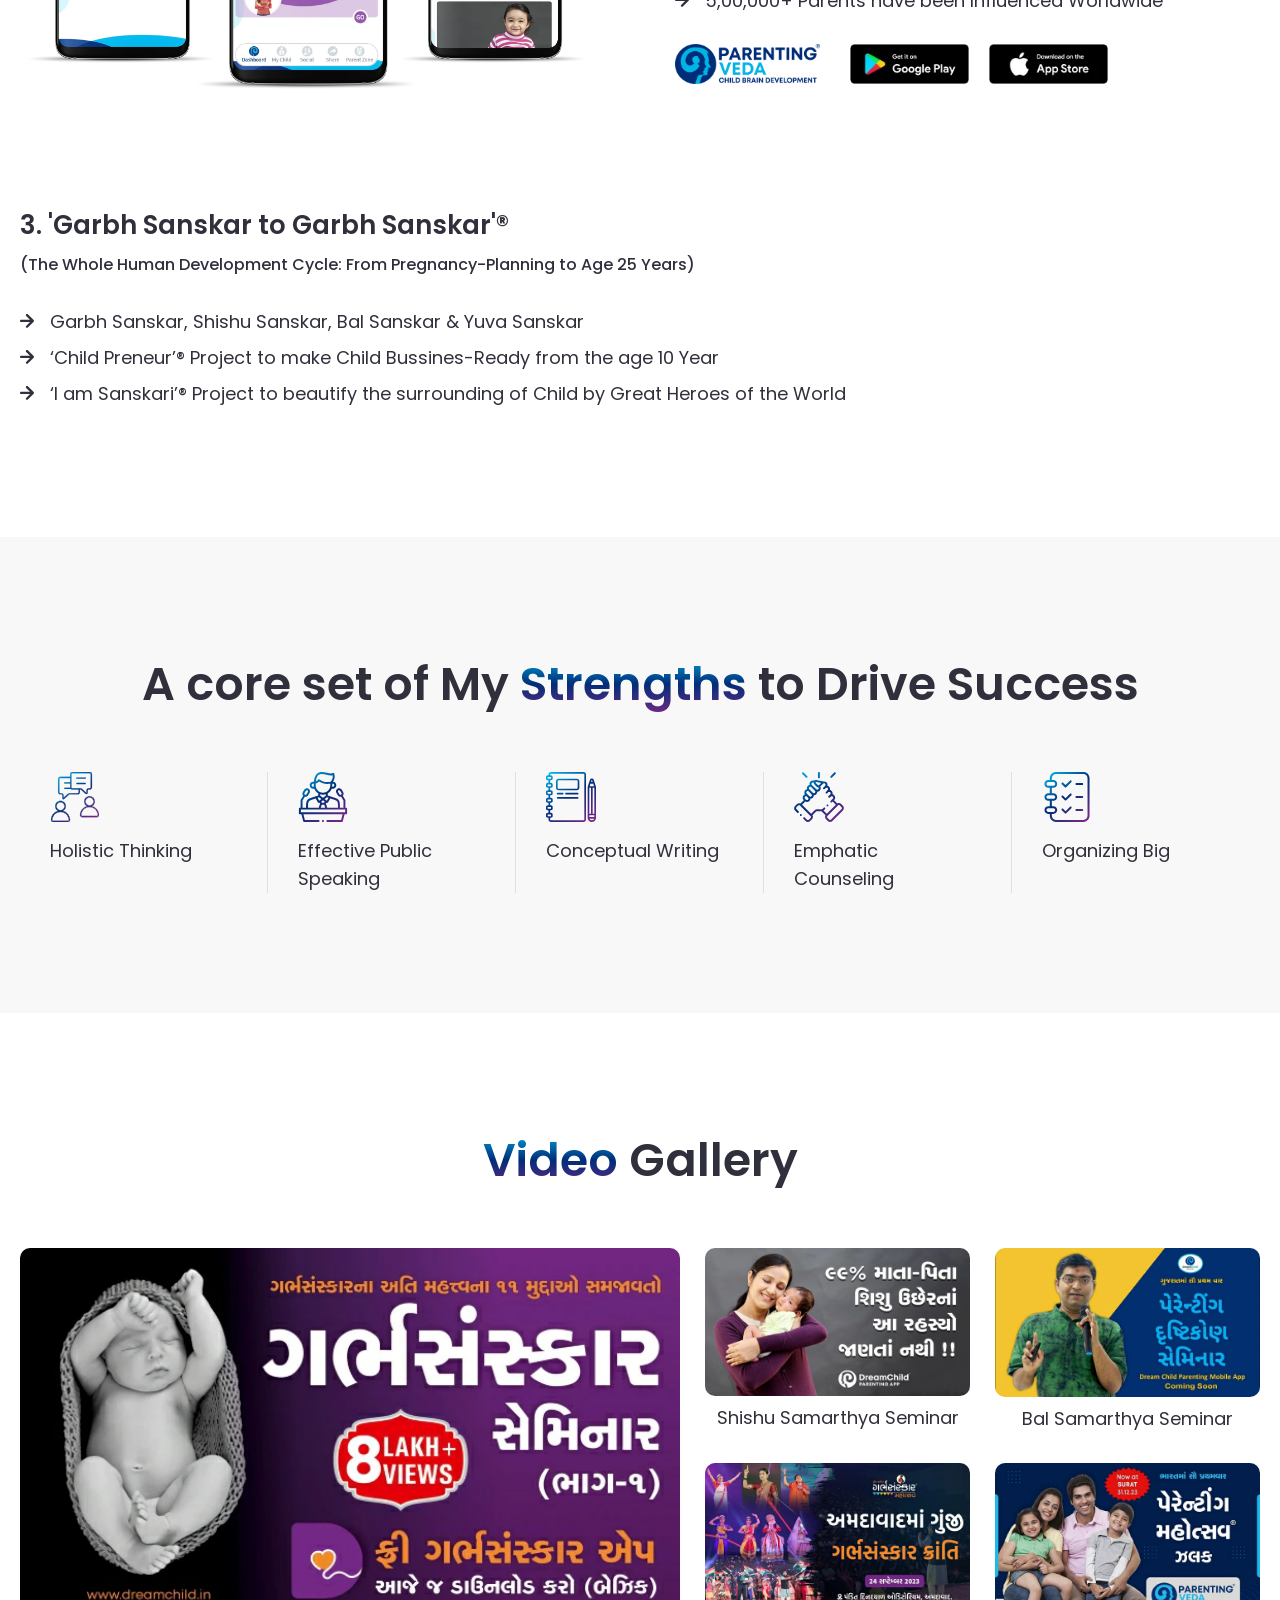
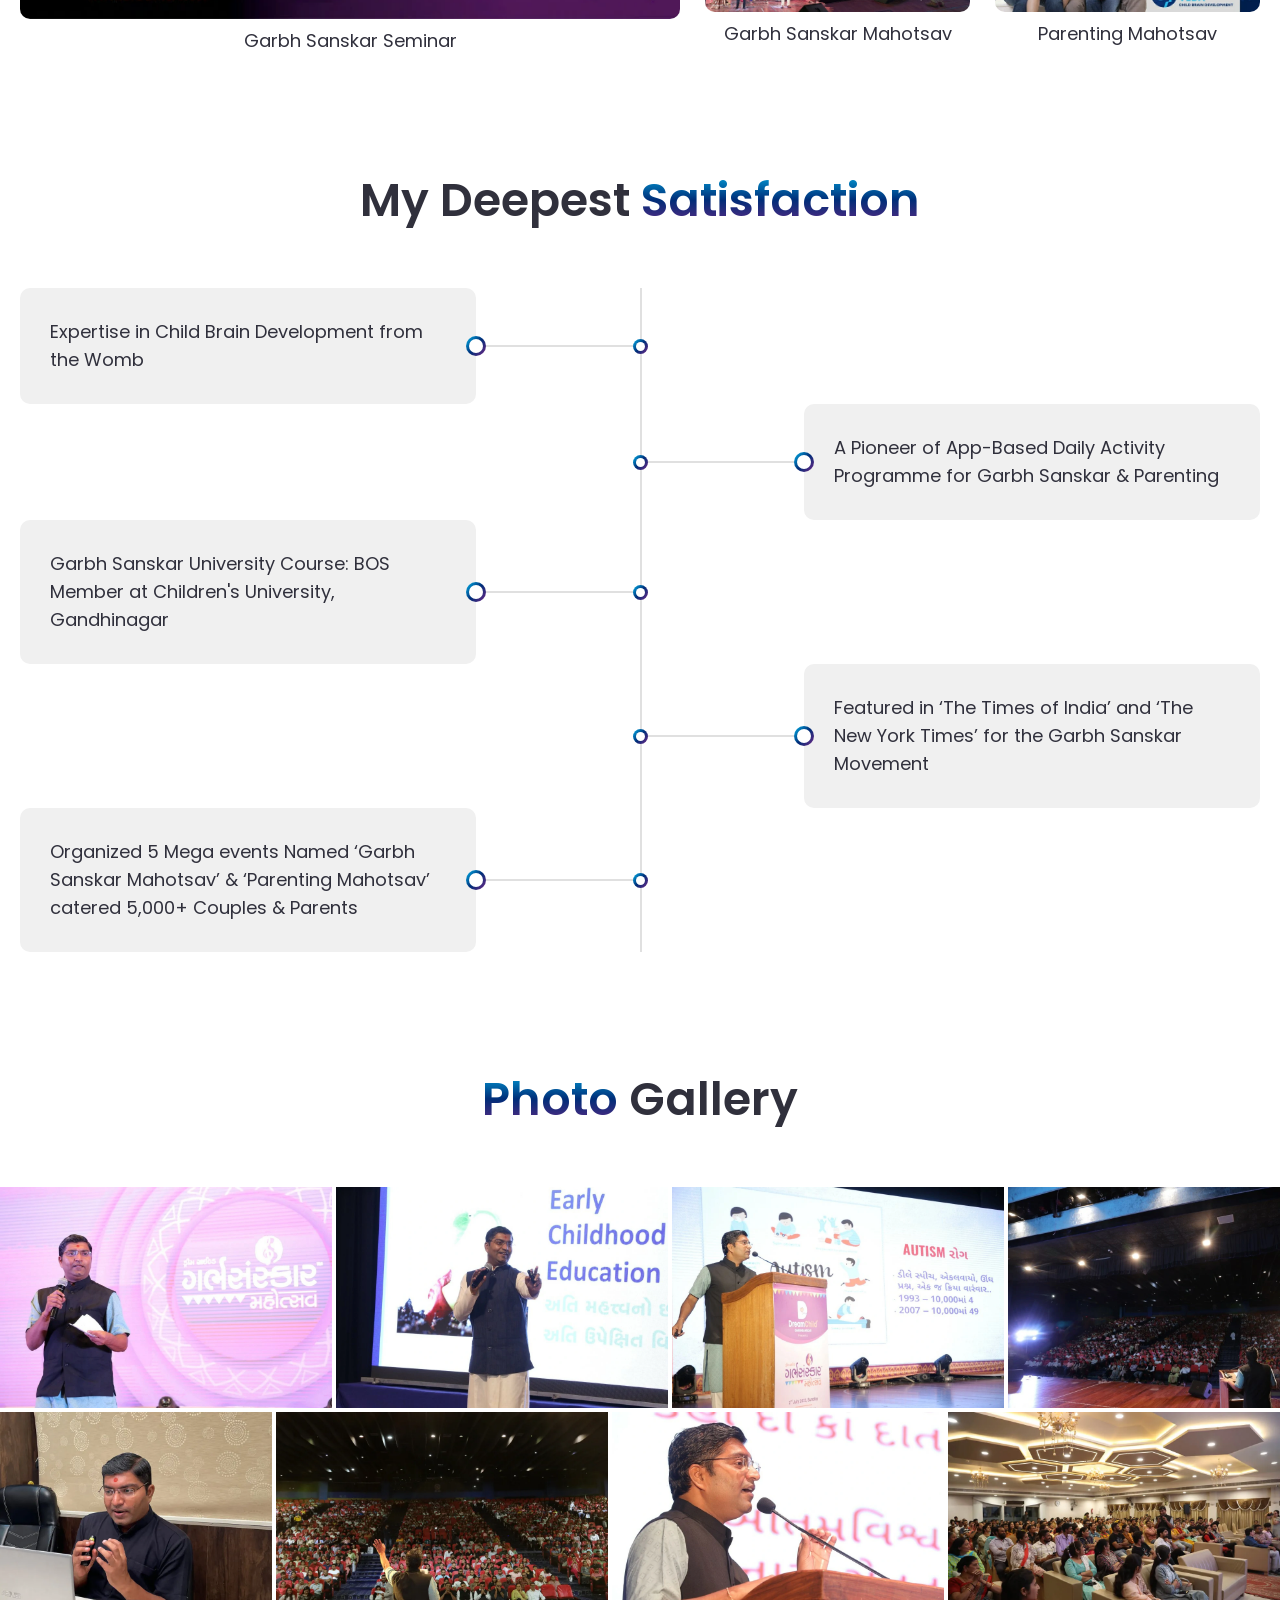
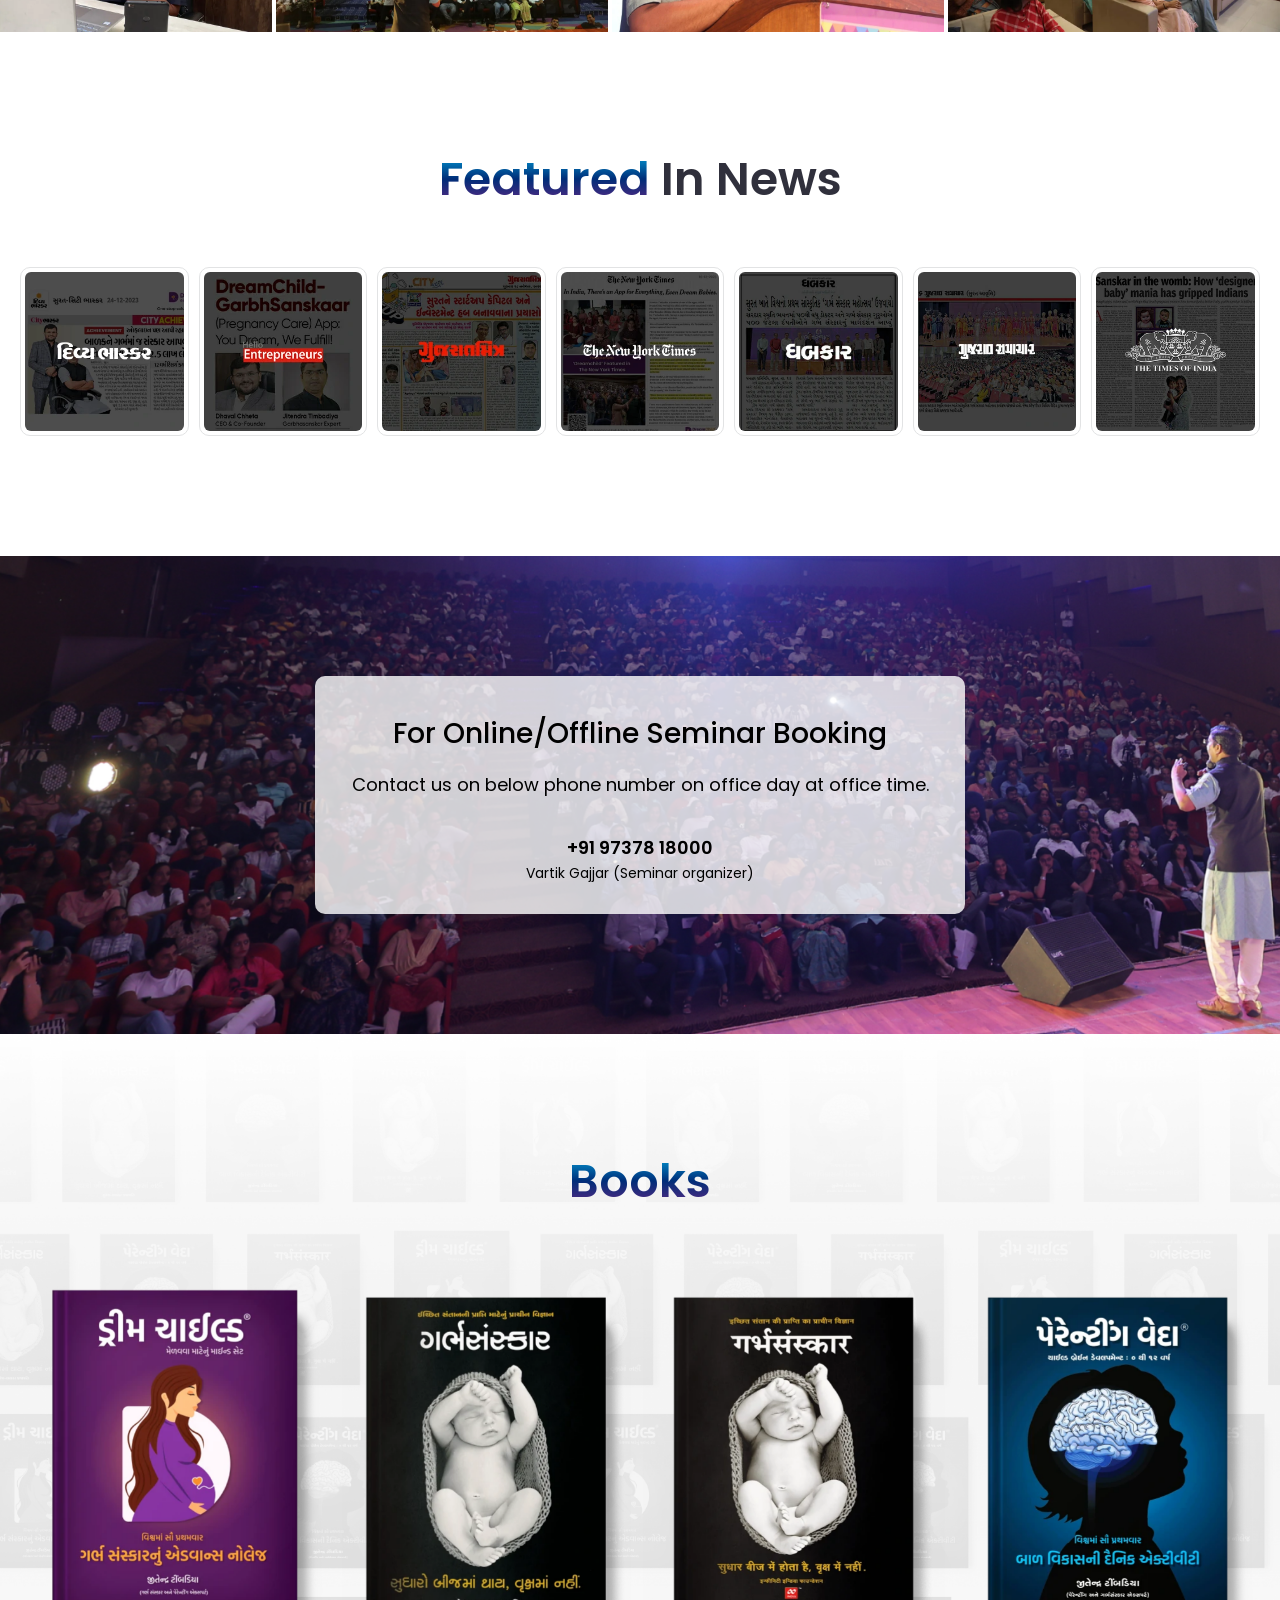
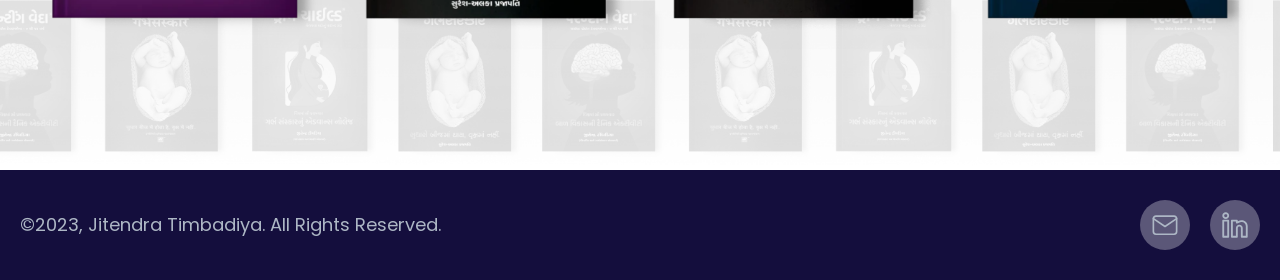
==== commit 659210e5: "LightBox Done" ====
--- a/home.html
+++ b/home.html
@@ -628,7 +628,7 @@
             <div id="video-1" class="featured-video">
               <div
                 class="video-container"
-                onclick="openLightbox('video','https://www.youtube.com/embed/7rwFrJKYHeY')"
+                onclick="openLightbox('https://www.youtube.com/embed/YC9L-CEvy5g')"
               >
                 <img
                   src="img/v-gs-seminar.webp"
@@ -641,7 +641,10 @@
               </div>
             </div>
             <div id="video-2">
-              <div class="video-container">
+              <div
+                class="video-container"
+                onclick="openLightbox('https://www.youtube.com/embed/6CfhagJSUdk')"
+              >
                 <img
                   src="img/v-shishu-samrthya.webp"
                   alt="Video Thumbnail"
@@ -653,7 +656,10 @@
               </div>
             </div>
             <div id="video-3">
-              <div class="video-container">
+              <div
+                class="video-container"
+                onclick="openLightbox('https://www.youtube.com/embed/1Kk1J8RGsOU')"
+              >
                 <img
                   src="img/v-bal-samarthya.webp"
                   alt="Video Thumbnail"
@@ -665,7 +671,10 @@
               </div>
             </div>
             <div id="video-4">
-              <div class="video-container">
+              <div
+                class="video-container"
+                onclick="openLightbox('https://www.youtube.com/embed/ElPHcQ1AUw4')"
+              >
                 <img
                   src="img/v-gs-mahotsav.webp"
                   alt="Video Thumbnail"
@@ -677,7 +686,10 @@
               </div>
             </div>
             <div id="video-5">
-              <div class="video-container">
+              <div
+                class="video-container"
+                onclick="openLightbox('https://www.youtube.com/embed/_01uHZuZMNA')"
+              >
                 <img
                   src="img/v-parenting-mahotsav.webp"
                   alt="Video Thumbnail"
@@ -1071,15 +1083,11 @@
         </h2>
         <div class="element-wrapper">
           <div class="featured-wrapper">
-            <div
-              onclick="openLightbox('image','https://picsum.photos/200/300')"
+            <a
               class="featured-card"
-              style="
-                opacity: 1;
-                transform: translate3d(0px, 0px, 0px) scale3d(1, 1, 1)
-                  rotateX(0deg) rotateY(0deg) rotateZ(0deg) skew(0deg, 0deg);
-                transform-style: preserve-3d;
-              "
+              href="img/n-divyabhaskar-view.jpg"
+              data-lightbox="models"
+              data-title="Divya Bhaskar"
             >
               <img
                 src="img/n-divyabhaskar.webp"
@@ -1087,16 +1095,12 @@
                 alt="News Image"
                 class="feature-thumbnail"
               />
-            </div>
-            <div
-              onclick="openLightbox('image','https://picsum.photos/200/300')"
+            </a>
+            <a
               class="featured-card"
-              style="
-                opacity: 1;
-                transform: translate3d(0px, 0px, 0px) scale3d(1, 1, 1)
-                  rotateX(0deg) rotateY(0deg) rotateZ(0deg) skew(0deg, 0deg);
-                transform-style: preserve-3d;
-              "
+              href="img/Hello Entrepreneurs.jpg"
+              data-lightbox="models"
+              data-title="Hello Entrepreneurs"
             >
               <img
                 src="img/n-hello-entreprenurs.webp"
@@ -1104,16 +1108,12 @@
                 alt="News Image"
                 class="feature-thumbnail"
               />
-            </div>
-            <div
-              onclick="openLightbox('image','https://picsum.photos/200/300')"
+            </a>
+            <a
               class="featured-card"
-              style="
-                opacity: 1;
-                transform: translate3d(0px, 0px, 0px) scale3d(1, 1, 1)
-                  rotateX(0deg) rotateY(0deg) rotateZ(0deg) skew(0deg, 0deg);
-                transform-style: preserve-3d;
-              "
+              href="img/Gujarat Mitra Post.jpg"
+              data-lightbox="models"
+              data-title="Gujarat Mitra"
             >
               <img
                 src="img/n-gujarat mitra.webp"
@@ -1121,16 +1121,12 @@
                 alt="News Image"
                 class="feature-thumbnail"
               />
-            </div>
-            <div
-              onclick="openLightbox('image','https://picsum.photos/200/300')"
+            </a>
+            <a
               class="featured-card"
-              style="
-                opacity: 1;
-                transform: translate3d(0px, 0px, 0px) scale3d(1, 1, 1)
-                  rotateX(0deg) rotateY(0deg) rotateZ(0deg) skew(0deg, 0deg);
-                transform-style: preserve-3d;
-              "
+              href="img/New York Post.jpg"
+              data-lightbox="models"
+              data-title="The New York Times"
             >
               <img
                 src="img/n-nyt.webp"
@@ -1138,16 +1134,12 @@
                 alt="News Image"
                 class="feature-thumbnail"
               />
-            </div>
-            <div
-              onclick="openLightbox('image','https://picsum.photos/200/300')"
+            </a>
+            <a
               class="featured-card"
-              style="
-                opacity: 1;
-                transform: translate3d(0px, 0px, 0px) scale3d(1, 1, 1)
-                  rotateX(0deg) rotateY(0deg) rotateZ(0deg) skew(0deg, 0deg);
-                transform-style: preserve-3d;
-              "
+              href="img/n-dhabkar-view.jpg"
+              data-lightbox="models"
+              data-title="Dhabkar"
             >
               <img
                 src="img/n-dhabkar.webp"
@@ -1155,16 +1147,12 @@
                 alt="News Image"
                 class="feature-thumbnail"
               />
-            </div>
-            <div
-              onclick="openLightbox('image','https://picsum.photos/200/300')"
+            </a>
+            <a
               class="featured-card"
-              style="
-                opacity: 1;
-                transform: translate3d(0px, 0px, 0px) scale3d(1, 1, 1)
-                  rotateX(0deg) rotateY(0deg) rotateZ(0deg) skew(0deg, 0deg);
-                transform-style: preserve-3d;
-              "
+              href="img/652006b3d0cc90859324d797_5-image.jpg"
+              data-lightbox="models"
+              data-title="Gujarat Samachar"
             >
               <img
                 src="img/n-gujaratsamachar.webp"
@@ -1172,16 +1160,12 @@
                 alt="News Image"
                 class="feature-thumbnail"
               />
-            </div>
-            <div
-              onclick="openLightbox('image','https://picsum.photos/200/300')"
+            </a>
+            <a
               class="featured-card"
-              style="
-                opacity: 1;
-                transform: translate3d(0px, 0px, 0px) scale3d(1, 1, 1)
-                  rotateX(0deg) rotateY(0deg) rotateZ(0deg) skew(0deg, 0deg);
-                transform-style: preserve-3d;
-              "
+              href="img/652006efaec4d72161786a79_9-image.jpg"
+              data-lightbox="models"
+              data-title="The Times of India"
             >
               <img
                 src="img/n-toi.webp"
@@ -1189,7 +1173,7 @@
                 alt="News Image"
                 class="feature-thumbnail"
               />
-            </div>
+            </a>
           </div>
         </div>
       </div>
--- a/style.css
+++ b/style.css
@@ -62,8 +62,11 @@
 
 .lightbox-modal .lightbox-content {
   position: relative;
-  max-width: 90%;
   max-height: 90%;
+  max-width: 800px;
+  width: 800px;
+  aspect-ratio: 16/9;
+  margin: 20px;
 }
 
 .lightbox-video,
@@ -736,7 +739,6 @@
   left: 50%;
 }
 .circle {
-  z-index: 10;
   background-image: linear-gradient(130deg, #02b9ef, #002d78 50%, #752886);
   border-radius: 100%;
   flex: none;
